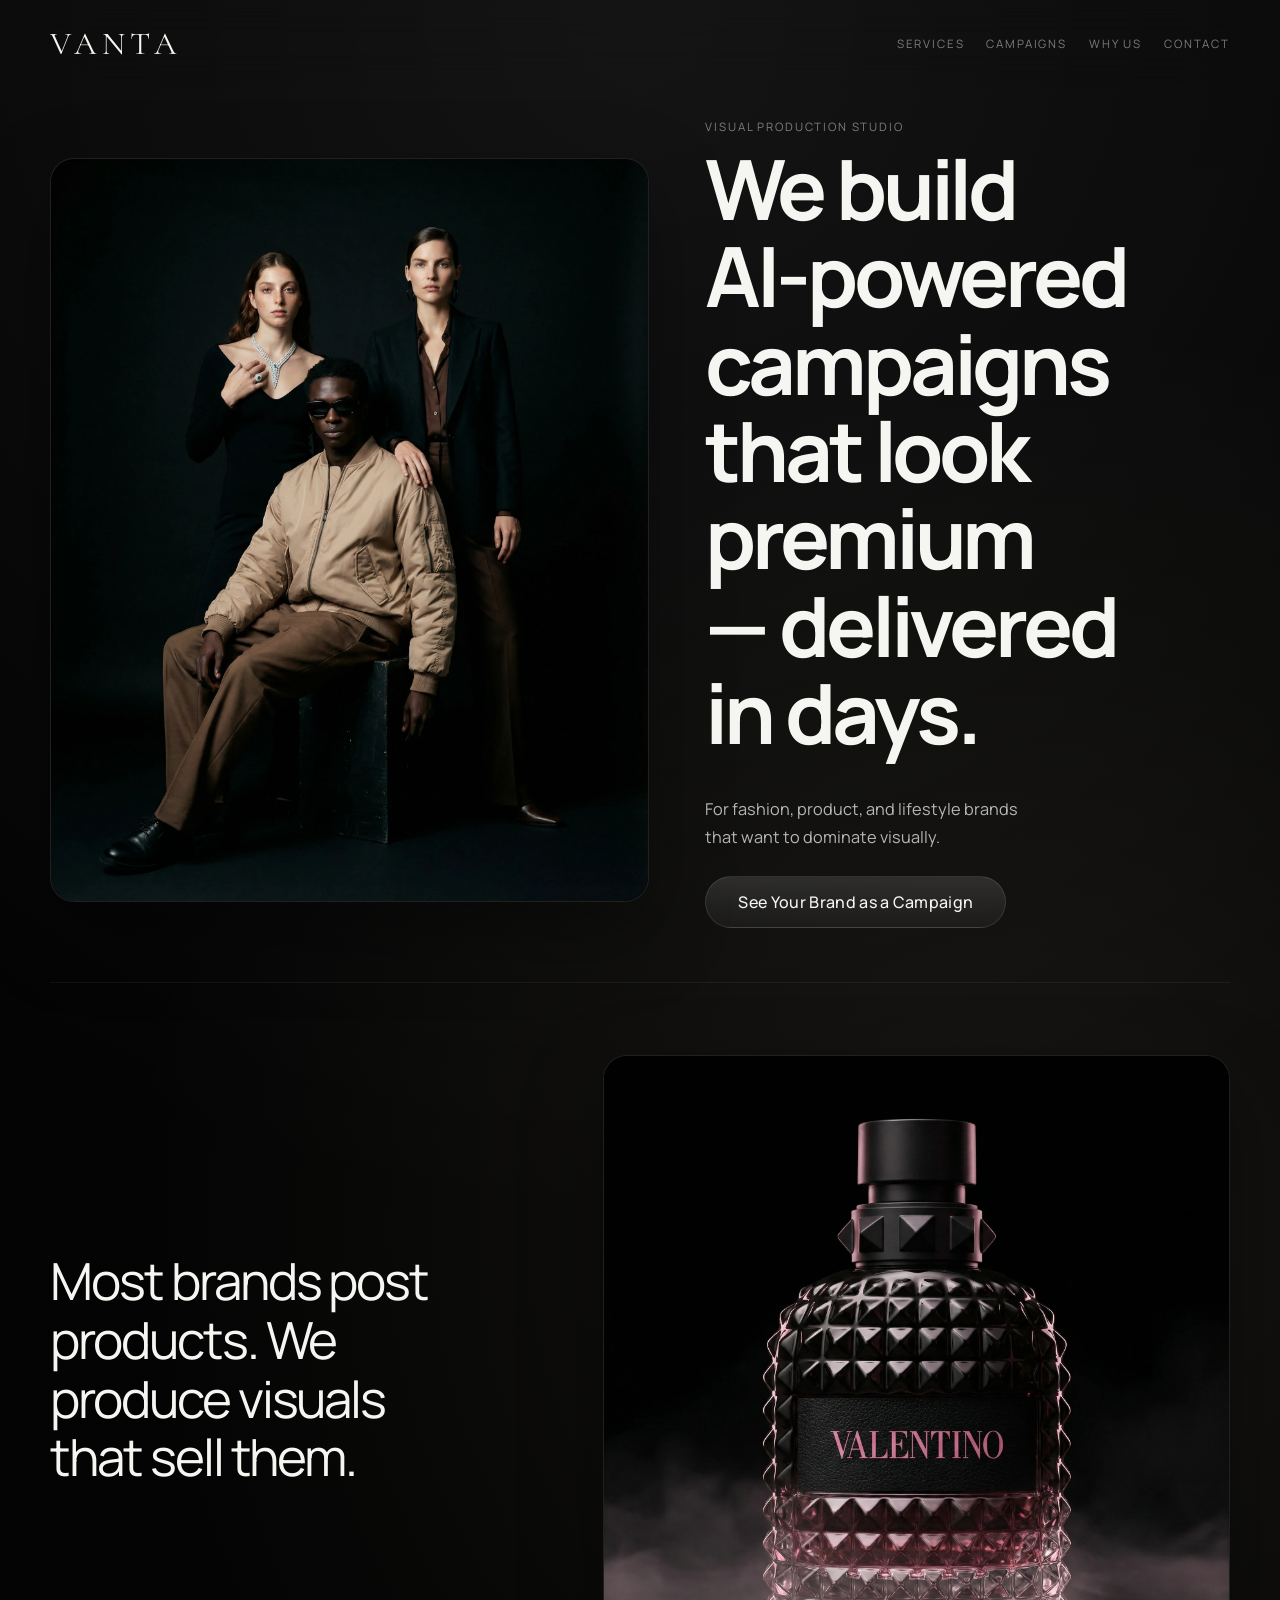
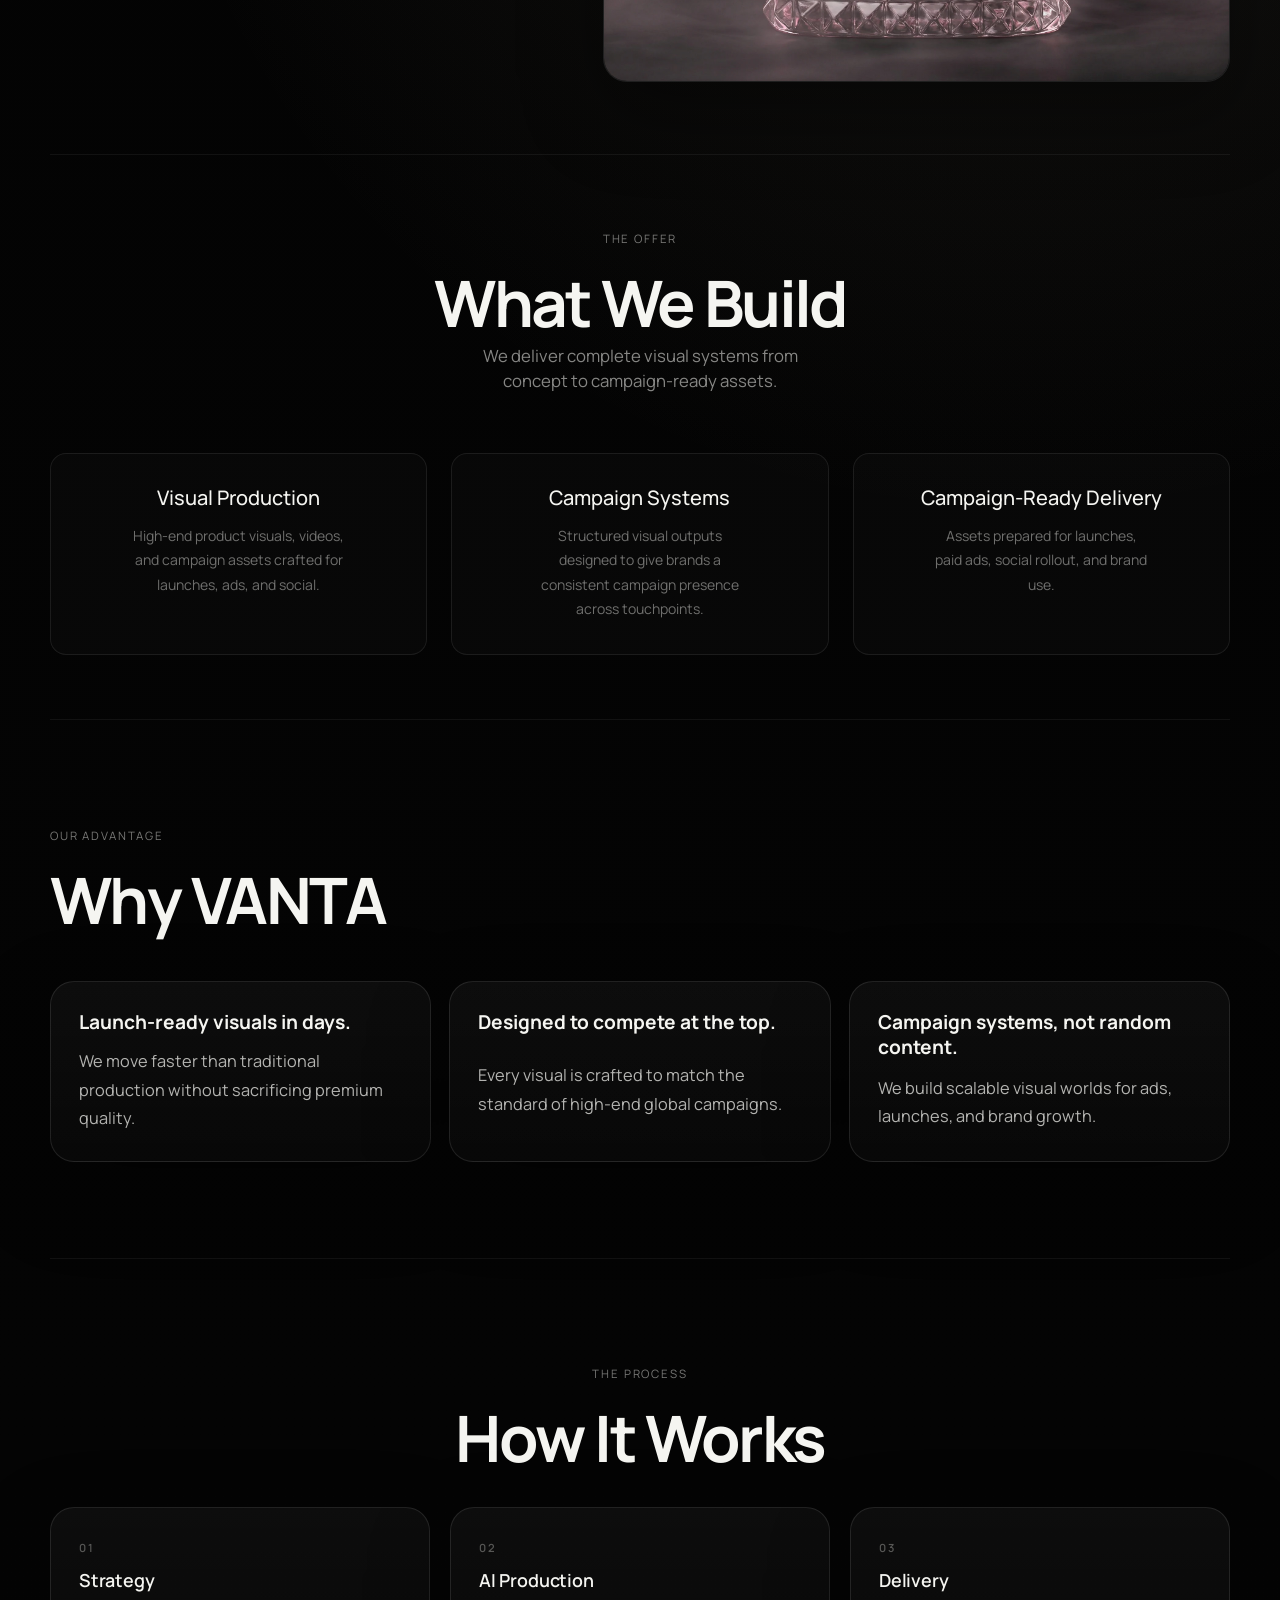
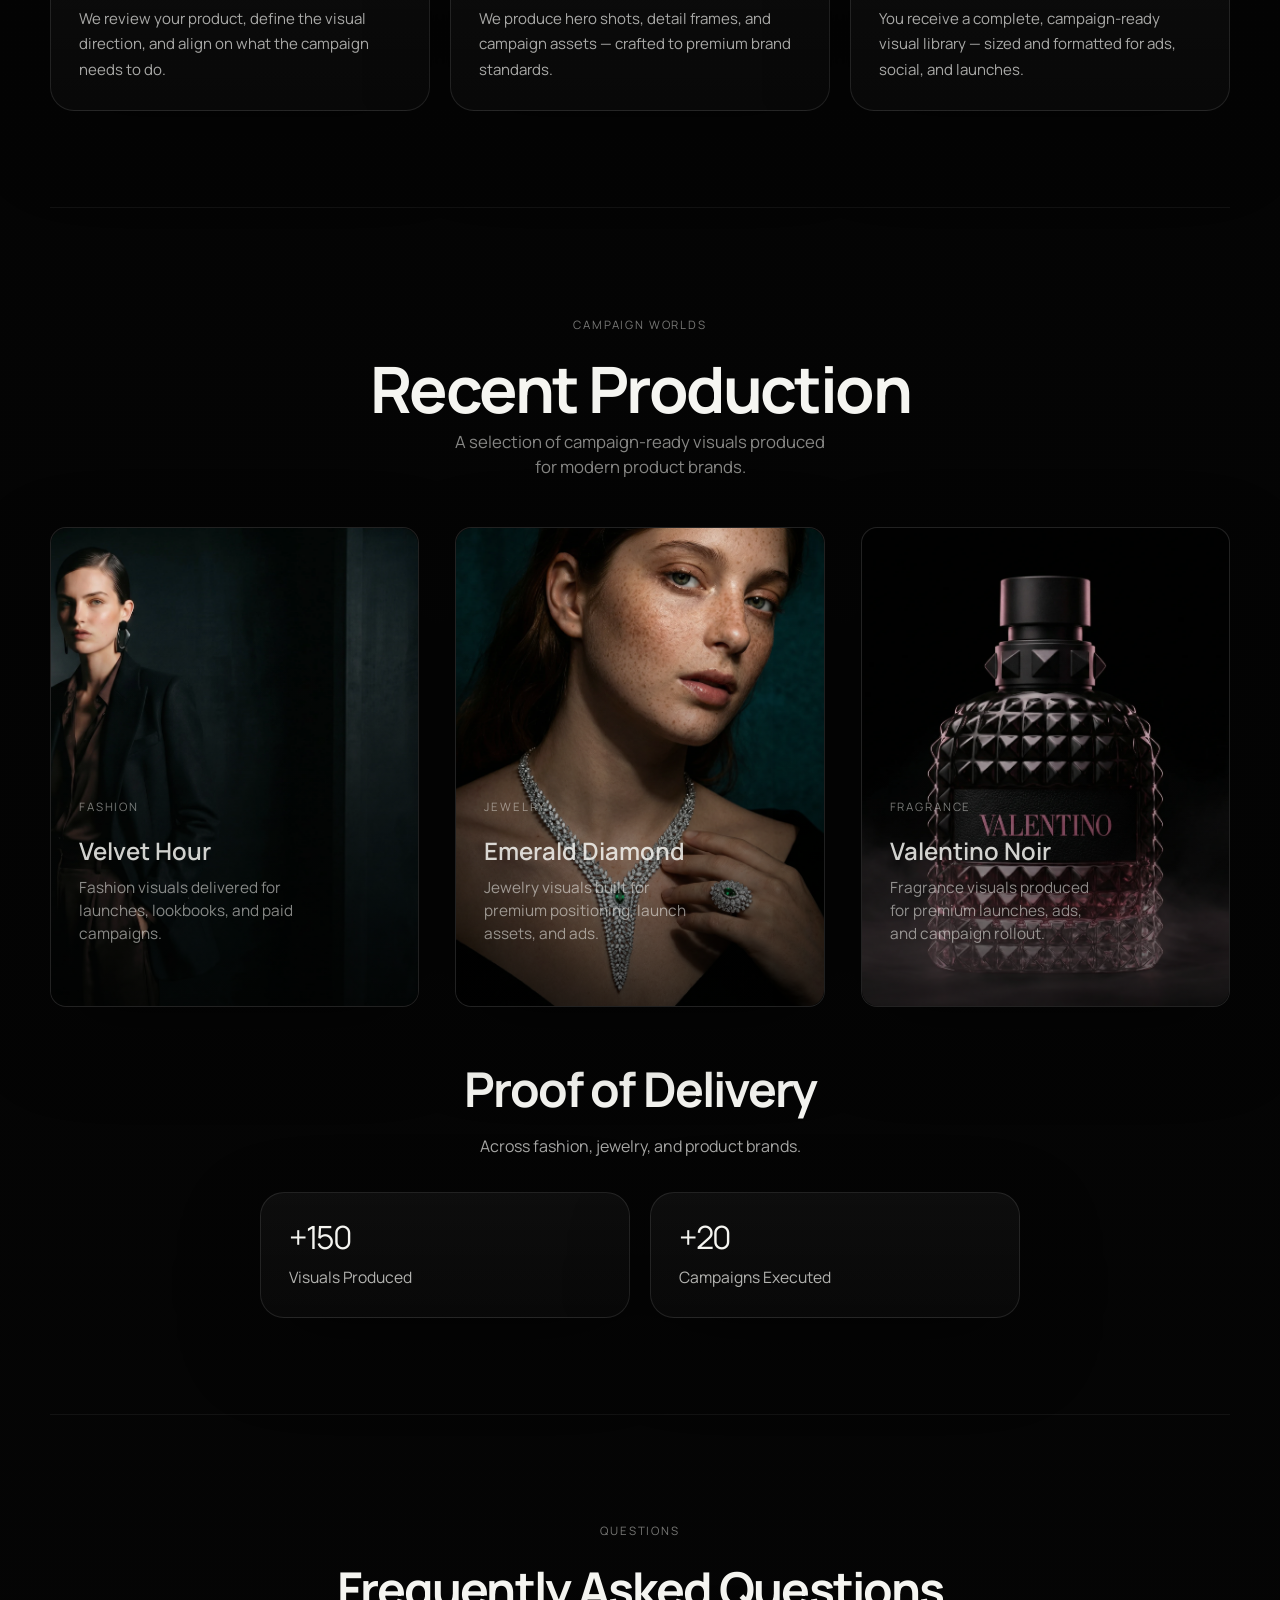
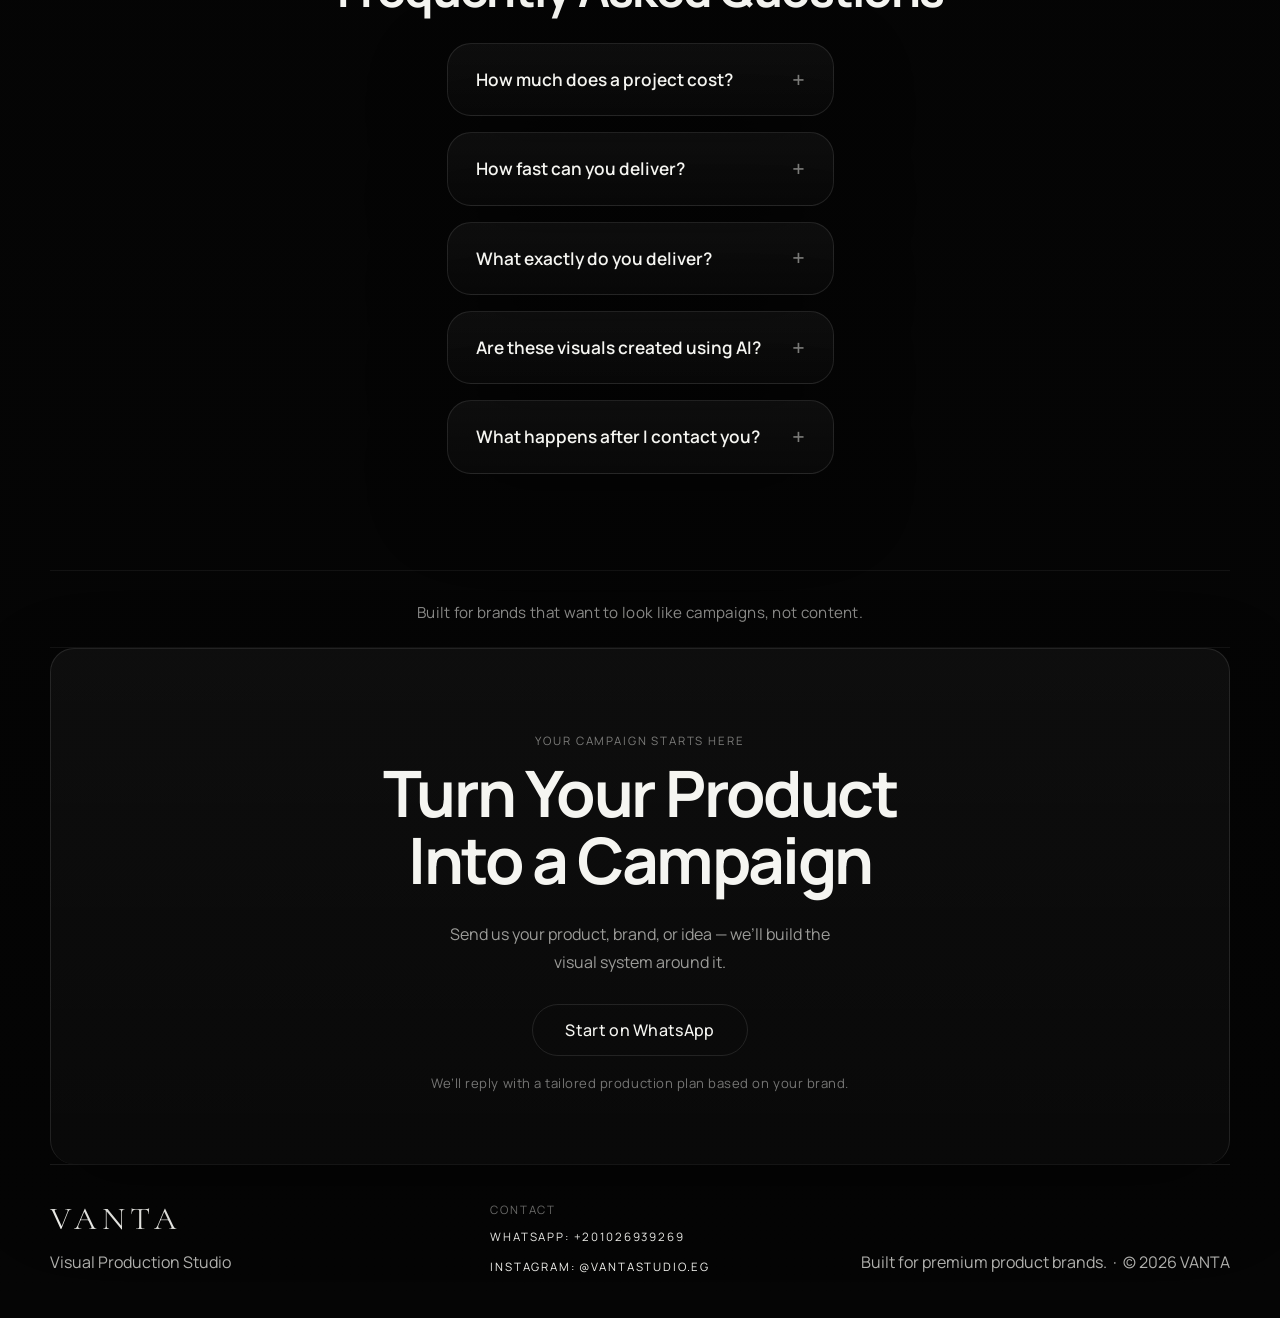
==== index.html @ dc100b07 "feat: implement session-managed ultra-premium cinematic intro overlay dynamically synced to hero str" ====
<!DOCTYPE html>
<html lang="en">
  <head>
    <meta charset="UTF-8" />
    <meta name="viewport" content="width=device-width, initial-scale=1.0" />
    <title>VANTA | Visual Production Studio</title>
    <meta
      name="description"
      content="VANTA produces premium, campaign-ready visuals for product brands that need speed, quality, and delivery."
    />
    <script>
      document.documentElement.classList.add("js");
      try {
        if (sessionStorage.getItem("vantaIntroPlayed")) {
          document.documentElement.classList.add("intro-skipped");
          document.documentElement.classList.add("intro-finished");
        }
      } catch (e) {}
    </script>
    <link rel="preconnect" href="https://fonts.googleapis.com" />
    <link rel="preconnect" href="https://fonts.gstatic.com" crossorigin />
    <link
      href="https://fonts.googleapis.com/css2?family=Manrope:wght@400;500;600;700;800&family=Cormorant+Garamond:wght@500;600&display=swap"
      rel="stylesheet"
    />
    <link rel="stylesheet" href="style.css" />
    <style>
      .hero {
        min-height: auto;
        margin-top: 0;
        padding-top: 20px;
        padding-bottom: 28px;
        align-items: center;
      }

      .hero-copy {
        display: grid;
        align-content: center;
        justify-items: start;
        min-width: 0;
        padding-bottom: 18px;
      }

      .hero-support {
        margin: 0 0 24px;
        max-width: 32ch;
        color: rgba(245, 245, 241, 0.72);
        line-height: 1.75;
        font-size: 1.02rem;
      }

      .hero-actions {
        margin-bottom: 8px;
      }

      .statement {
        display: grid;
        grid-template-columns: minmax(0, 0.9fr) minmax(0, 1.1fr);
        gap: 40px;
        align-items: center;
        padding-top: 72px;
        padding-bottom: 72px;
      }

      .statement-copy {
        max-width: 26rem;
      }

      .statement-media {
        min-width: 0;
      }

      .statement-video-frame {
        overflow: hidden;
        border: 1px solid rgba(255, 255, 255, 0.1);
        border-radius: 24px;
        background: #070707;
        box-shadow: 0 30px 80px rgba(0, 0, 0, 0.35);
      }

      .statement-video {
        display: block;
        width: 100%;
        aspect-ratio: 1 / 1;
        object-fit: cover;
        background: #070707;
      }

      .campaign-trust-signal {
        margin: 56px auto 0;
        display: grid;
        gap: 18px;
        justify-items: center;
        text-align: center;
      }

      .campaign-trust-title {
        margin: 0;
        font-size: clamp(2rem, 4vw, 3rem);
        line-height: 1.08;
        letter-spacing: -0.04em;
        color: #f5f5f1;
      }

      .campaign-trust-subtitle {
        margin: 0;
        max-width: 34ch;
        color: rgba(245, 245, 241, 0.68);
        font-size: 1rem;
        line-height: 1.7;
      }

      .campaign-trust-points {
        display: grid;
        grid-template-columns: repeat(2, minmax(0, 1fr));
        gap: 20px;
        width: 100%;
        max-width: 760px;
        margin: 14px 0 0;
        padding: 0;
        list-style: none;
      }

      .campaign-trust-points li {
        display: grid;
        gap: 12px;
        align-content: start;
        text-align: left;
        padding: 28px;
        border: 1px solid rgba(255, 255, 255, 0.1);
        border-radius: 24px;
        background: linear-gradient(180deg, rgba(255, 255, 255, 0.04), rgba(255, 255, 255, 0.02));
        box-shadow: 0 30px 80px rgba(0, 0, 0, 0.35);
        transition:
          transform 260ms cubic-bezier(0.22, 1, 0.36, 1),
          color 260ms ease,
          text-shadow 260ms ease,
          box-shadow 260ms ease,
          border-color 260ms ease,
          background 260ms ease;
      }

      .campaign-trust-points li:hover,
      .campaign-trust-points li:focus-visible {
        transform: translateY(-5px) scale(1.012);
        border-color: rgba(255, 255, 255, 0.16);
        box-shadow:
          0 20px 44px rgba(0, 0, 0, 0.34),
          0 0 0 1px rgba(255, 255, 255, 0.04),
          0 0 34px rgba(214, 209, 196, 0.05);
        background: linear-gradient(180deg, rgba(20, 20, 20, 0.96), rgba(255, 255, 255, 0.03));
      }

      .campaign-trust-value {
        margin: 0;
        font-size: 2rem;
        line-height: 1;
        letter-spacing: -0.04em;
        color: #f5f5f1;
      }

      .campaign-trust-copy {
        margin: 0;
        color: rgba(245, 245, 241, 0.72);
        font-size: 0.98rem;
        line-height: 1.55;
      }

      .faq-section {
        display: grid;
        gap: 28px;
      }

      .faq-heading {
        display: grid;
        gap: 14px;
        justify-items: center;
        text-align: center;
      }

      .faq-title {
        margin: 0;
        font-size: clamp(2rem, 4vw, 3rem);
        line-height: 1.08;
        letter-spacing: -0.04em;
        color: #f5f5f1;
      }

      .faq-list {
        display: grid;
        gap: 16px;
        max-width: 860px;
        margin: 0 auto;
      }

      .faq-item {
        border: 1px solid rgba(255, 255, 255, 0.1);
        border-radius: 24px;
        background: linear-gradient(180deg, rgba(255, 255, 255, 0.04), rgba(255, 255, 255, 0.02));
        box-shadow: 0 30px 80px rgba(0, 0, 0, 0.35);
        overflow: hidden;
        transition:
          transform 260ms cubic-bezier(0.22, 1, 0.36, 1),
          box-shadow 260ms ease,
          border-color 260ms ease,
          background 260ms ease;
      }

      .faq-item:hover,
      .faq-item:focus-within {
        transform: translateY(-4px) scale(1.008);
        border-color: rgba(255, 255, 255, 0.16);
        box-shadow:
          0 20px 44px rgba(0, 0, 0, 0.34),
          0 0 0 1px rgba(255, 255, 255, 0.04),
          0 0 34px rgba(214, 209, 196, 0.05);
        background: linear-gradient(180deg, rgba(20, 20, 20, 0.96), rgba(255, 255, 255, 0.03));
      }

      .faq-question {
        position: relative;
        list-style: none;
        cursor: pointer;
        padding: 24px 72px 24px 28px;
        color: #f5f5f1;
        font-size: 1.08rem;
        font-weight: 600;
        line-height: 1.35;
      }

      .faq-question::-webkit-details-marker {
        display: none;
      }

      .faq-question::after {
        content: "+";
        position: absolute;
        top: 50%;
        right: 28px;
        transform: translateY(-50%);
        color: rgba(245, 245, 241, 0.48);
        font-size: 1.4rem;
        font-weight: 500;
        transition: transform 220ms ease, color 220ms ease;
      }

      .faq-item[open] .faq-question::after {
        transform: translateY(-50%) rotate(45deg);
        color: rgba(245, 245, 241, 0.82);
      }

      .faq-answer {
        display: grid;
        gap: 12px;
        padding: 0 28px 24px;
      }

      .faq-answer p {
        margin: 0;
        color: rgba(245, 245, 241, 0.72);
        font-size: 0.98rem;
        line-height: 1.75;
      }

      .faq-hook-section {
        padding-top: 28px;
        padding-bottom: 20px;
        text-align: center;
      }

      .faq-hook {
        margin: 0 auto;
        max-width: 22ch;
        color: #f5f5f1;
        font-size: clamp(1.45rem, 3vw, 2.2rem);
        line-height: 1.2;
        letter-spacing: -0.03em;
      }

      .how-it-works-grid {
            display: grid;
            grid-template-columns: repeat(3, minmax(0, 1fr));
            gap: 20px;
            counter-reset: step;
          }

          .how-it-works-step {
            position: relative;
            padding: 32px 28px 28px;
            border: 1px solid rgba(255, 255, 255, 0.1);
            border-radius: 24px;
            background: linear-gradient(180deg, rgba(255, 255, 255, 0.04), rgba(255, 255, 255, 0.02));
            box-shadow: 0 30px 80px rgba(0, 0, 0, 0.35);
            display: grid;
            gap: 14px;
            align-content: start;
            transition:
              transform 260ms cubic-bezier(0.22, 1, 0.36, 1),
              box-shadow 260ms ease,
              border-color 260ms ease,
              background 260ms ease;
            counter-increment: step;
          }

          .how-it-works-step::before {
            content: "0" counter(step);
            font-size: 0.7rem;
            letter-spacing: 0.18em;
            color: rgba(245, 245, 241, 0.32);
            font-weight: 600;
          }

          .how-it-works-step:hover {
            transform: translateY(-5px) scale(1.012);
            border-color: rgba(255, 255, 255, 0.16);
            box-shadow:
              0 20px 44px rgba(0, 0, 0, 0.34),
              0 0 0 1px rgba(255, 255, 255, 0.04),
              0 0 34px rgba(214, 209, 196, 0.05);
            background: linear-gradient(180deg, rgba(20, 20, 20, 0.96), rgba(255, 255, 255, 0.03));
          }

          .how-it-works-step h3 {
            margin: 0;
            font-size: 1.12rem;
            font-weight: 600;
            color: #f5f5f1;
            line-height: 1.25;
            letter-spacing: -0.01em;
          }

          .how-it-works-step p {
            margin: 0;
            font-size: 0.94rem;
            color: rgba(245, 245, 241, 0.68);
            line-height: 1.7;
        }

      .what-we-build {
        margin-top: 0;
        margin-bottom: 0;
      }

      .what-we-build::before {
        display: none;
      }

      @media (max-width: 960px) {
        .hero {
          padding-bottom: 22px;
        }

        .hero-copy {
          padding-bottom: 0;
        }

        .statement {
          grid-template-columns: 1fr;
          gap: 28px;
          padding-top: 56px;
          padding-bottom: 56px;
        }

        .statement-copy {
          max-width: none;
        }

        .campaign-trust-points {
          grid-template-columns: 1fr;
          gap: 16px;
        }

        .faq-question {
          padding: 22px 62px 22px 22px;
          font-size: 1rem;
        }

        .faq-question::after {
          right: 22px;
        }

        .faq-answer {
          padding: 0 22px 22px;
        }

        .how-it-works-grid {
          grid-template-columns: 1fr;
          gap: 14px;
        }

        .faq-hook-section {
          padding-top: 20px;
          padding-bottom: 12px;
        }
      }
    </style>
  </head>
  <body>
    <div id="vanta-intro" class="vanta-intro">
      <div class="vanta-intro-text">VANTA</div>
    </div>
    
    <div class="site-shell">
      <header class="topbar">
        <a class="brand" href="#hero" aria-label="VANTA home">VANTA</a>
        <nav class="nav">
          <a href="#build">Services</a>
          <a href="#campaigns">Campaigns</a>
          <a href="#why">Why Us</a>
          <a href="#contact">Contact</a>
        </nav>
      </header>

      <main>
        <section class="hero section" id="hero">
          <div class="hero-media hero-mark-panel">
            <img
              src="/images/branding/vanta-hero-vertical.webp"
              alt="VANTA hero campaign visual"
              class="hero-mark-image"
              fetchpriority="high"
              decoding="async"
            />
          </div>
          <div class="hero-copy">
            <p class="eyebrow">Visual Production Studio</p>
            <h1>We build <span class="nowrap">AI-powered</span><br>campaigns that look premium<br>&mdash; delivered in days.</h1>
            <p class="hero-support">
              For fashion, product, and lifestyle brands that want to dominate visually.
            </p>
            <div class="hero-actions">
              <a
                class="button"
                href="https://wa.me/201026939269?text=Hi%2C%20I%20want%20to%20see%20how%20my%20brand%20would%20look%20as%20a%20high-end%20AI%20campaign."
                target="_blank"
                rel="noreferrer"
              >
                See Your Brand as a Campaign
              </a>
            </div>
          </div>
        </section>

        <section class="statement section reveal">
          <div class="statement-copy">
            <p>Most brands post products. We produce visuals that sell them.</p>
          </div>
          <div class="statement-media">
            <div class="statement-video-frame">
              <video
                class="statement-video"
                autoplay
                muted
                loop
                playsinline
                preload="metadata"
                poster="/images/perfume/perfume-hero.webp"
              >
                <source src="/assets/videos/statement-signature-video.mp4" type="video/mp4" />
              </video>
            </div>
          </div>
        </section>

        <section class="section reveal what-we-build what-we-do-section" id="build" aria-label="What We Build">
          <div class="section-heading what-we-build-heading what-we-do-heading">
            <p class="eyebrow">The Offer</p>
            <h2>What We Build</h2>
            <p class="section-subtitle">
              We deliver complete visual systems
              from concept to campaign-ready assets.
            </p>
          </div>
          <div class="what-we-build-grid">
            <article class="info-card what-we-build-card what-we-do-card">
              <h3>Visual Production</h3>
              <p>
                High-end product visuals, videos, and campaign assets crafted for
                launches, ads, and social.
              </p>
            </article>
            <article class="info-card what-we-build-card what-we-do-card">
              <h3>Campaign Systems</h3>
              <p>
                Structured visual outputs designed to give brands a consistent
                campaign presence across touchpoints.
              </p>
            </article>
            <article class="info-card what-we-build-card what-we-do-card">
              <h3>Campaign-Ready Delivery</h3>
              <p>
                Assets prepared for launches, paid ads, social rollout, and
                brand use.
              </p>
            </article>
          </div>
        </section>

        <section class="section reveal" id="why">
          <div class="section-heading">
            <p class="eyebrow">Our Advantage</p>
            <h2>Why VANTA</h2>
          </div>
          <div class="why-grid">
            <article class="why-card">
              <h3>Launch-ready visuals in days.</h3>
              <p>We move faster than traditional production without sacrificing premium quality.</p>
            </article>
            <article class="why-card">
              <h3>Designed to compete at the top.</h3>
              <p>Every visual is crafted to match the standard of high-end global campaigns.</p>
            </article>
            <article class="why-card">
              <h3>Campaign systems, not random content.</h3>
              <p>We build scalable visual worlds for ads, launches, and brand growth.</p>
            </article>
          </div>
        </section>

        <section class="section reveal" id="process" aria-label="How It Works">
          <div class="section-heading" style="justify-items:center;text-align:center;margin-bottom:36px;">
            <p class="eyebrow">The Process</p>
            <h2>How It Works</h2>
          </div>
          <div class="how-it-works-grid">
            <div class="how-it-works-step">
              <h3>Strategy</h3>
              <p>We review your product, define the visual direction, and align on what the campaign needs to do.</p>
            </div>
            <div class="how-it-works-step">
              <h3>AI Production</h3>
              <p>We produce hero shots, detail frames, and campaign assets — crafted to premium brand standards.</p>
            </div>
            <div class="how-it-works-step">
              <h3>Delivery</h3>
              <p>You receive a complete, campaign-ready visual library — sized and formatted for ads, social, and launches.</p>
            </div>
          </div>
        </section>

        <section class="section reveal campaign-worlds-section" id="campaigns" aria-label="Campaign Worlds">
          <div class="section-heading campaign-worlds-heading">
            <p class="eyebrow">Campaign Worlds</p>
            <h2>Recent Production</h2>
            <p class="section-subtitle">
              A selection of campaign-ready visuals produced for modern product brands.
            </p>
          </div>
          <div class="campaign-grid campaign-worlds-grid">
            <a href="campaign-velvet.html" class="campaign-card campaign-world-card" aria-label="View Velvet Hour campaign">
              <img
                src="/images/offcenter-hero.webp"
                alt="Velvet Hour fashion campaign"
                loading="lazy"
                decoding="async"
              />
              <div class="campaign-overlay">
                <p class="campaign-tag">Fashion</p>
                <h3>Velvet Hour</h3>
                <p class="campaign-world-copy">Fashion visuals delivered for launches, lookbooks, and paid campaigns.</p>
                <p class="campaign-link">View Campaign &rarr;</p>
              </div>
            </a>
            <a href="campaign-emerald.html" class="campaign-card campaign-world-card" aria-label="View Emerald Diamond campaign">
              <img
                src="/images/jewelry/jewelry-hero.webp"
                alt="Emerald Diamond jewelry campaign"
                loading="lazy"
                decoding="async"
              />
              <div class="campaign-overlay">
                <p class="campaign-tag">Jewelry</p>
                <h3>Emerald Diamond</h3>
                <p class="campaign-world-copy">Jewelry visuals built for premium positioning, launch assets, and ads.</p>
                <p class="campaign-link">View Campaign &rarr;</p>
              </div>
            </a>
            <a href="campaign-valentino.html" class="campaign-card campaign-world-card" aria-label="View Valentino Noir campaign">
              <img
                src="/images/perfume/perfume-hero.webp"
                alt="Valentino Noir perfume campaign"
                loading="lazy"
                decoding="async"
              />
              <div class="campaign-overlay">
                <p class="campaign-tag">Fragrance</p>
                <h3>Valentino Noir</h3>
                <p class="campaign-world-copy">Fragrance visuals produced for premium launches, ads, and campaign rollout.</p>
                <p class="campaign-link">View Campaign &rarr;</p>
              </div>
            </a>
          </div>
          <div class="campaign-trust-signal" aria-label="Production trust signals">
            <h3 class="campaign-trust-title">Proof of Delivery</h3>
            <p class="campaign-trust-subtitle">
              Across fashion, jewelry, and product brands.
            </p>
            <ul class="campaign-trust-points">
              <li>
                <p class="campaign-trust-value">+150</p>
                <p class="campaign-trust-copy">Visuals Produced</p>
              </li>
              <li>
                <p class="campaign-trust-value">+20</p>
                <p class="campaign-trust-copy">Campaigns Executed</p>
              </li>
            </ul>
          </div>
        </section>

        <section class="section faq-section reveal" aria-label="Frequently Asked Questions">
          <div class="faq-heading">
            <p class="eyebrow">Questions</p>
            <h2 class="faq-title">Frequently Asked Questions</h2>
          </div>
          <div class="faq-list">
            <details class="faq-item">
              <summary class="faq-question">How much does a project cost?</summary>
              <div class="faq-answer">
                <p>Projects typically start from 15,000 EGP, depending on the scope, number of assets, and campaign requirements.</p>
                <p>We&rsquo;ll send a clear production plan and pricing after understanding your product.</p>
              </div>
            </details>
            <details class="faq-item">
              <summary class="faq-question">How fast can you deliver?</summary>
              <div class="faq-answer">
                <p>Most projects are delivered within a few days.</p>
                <p>Exact timelines depend on the scope, but we prioritize speed without compromising quality.</p>
              </div>
            </details>
            <details class="faq-item">
              <summary class="faq-question">What exactly do you deliver?</summary>
              <div class="faq-answer">
                <p>We deliver campaign-ready visuals &mdash; including hero shots, product details, and formats optimized for ads and social.</p>
                <p>Everything is structured to be used directly across your campaigns.</p>
              </div>
            </details>
            <details class="faq-item">
              <summary class="faq-question">Are these visuals created using AI?</summary>
              <div class="faq-answer">
                <p>We use advanced AI-assisted production combined with art direction to create high-end visuals.</p>
                <p>What matters is the result &mdash; premium visuals ready to perform in real campaigns.</p>
              </div>
            </details>
            <details class="faq-item">
              <summary class="faq-question">What happens after I contact you?</summary>
              <div class="faq-answer">
                <p>We&rsquo;ll review your product, define the visual direction, and send you a production plan with pricing.</p>
                <p>Once approved, we start production immediately.</p>
              </div>
            </details>
          </div>
        </section>

        <section class="faq-hook-section reveal" aria-label="Conversion hook" style="padding-top:32px;padding-bottom:24px;">
          <p style="margin:0 auto;text-align:center;font-size:0.95rem;color:rgba(245,245,241,0.56);letter-spacing:0.02em;">
            Built for brands that want to look like campaigns, not content.
          </p>
        </section>

        <section class="section cta-section reveal" id="contact">
          <p class="eyebrow">Your campaign starts here</p>
          <h2><span class="nowrap">Turn Your Product</span><br>Into a Campaign</h2>
          <p style="margin:0 auto 28px;max-width:38ch;font-size:1rem;color:rgba(245,245,241,0.62);line-height:1.7;text-align:center;">Send us your product, brand, or idea &mdash; we&rsquo;ll build the visual system around it.</p>
          <a class="button button-secondary" href="https://wa.me/201026939269" target="_blank" rel="noreferrer">
            Start on WhatsApp
          </a>
          <p style="margin:18px auto 0;font-size:0.82rem;color:rgba(245,245,241,0.46);letter-spacing:0.04em;">We&rsquo;ll reply with a tailored production plan based on your brand.</p>
        </section>
      </main>

      <footer class="footer">
        <div class="footer-brand">
          <p class="footer-name">VANTA</p>
          <p class="footer-studio">Visual Production Studio</p>
        </div>
        <div class="footer-contact">
          <p class="footer-label">Contact</p>
          <a href="https://wa.me/201026939269" target="_blank" rel="noreferrer">WhatsApp: +201026939269</a>
          <a href="https://instagram.com/vantastudio.eg" target="_blank" rel="noreferrer">Instagram: @vantastudio.eg</a>
        </div>
        <p class="footer-note">Built for premium product brands. &nbsp;&middot;&nbsp; &copy; 2026 VANTA</p>
      </footer>
    </div>

    <script src="script.js"></script>
  </body>
</html>
---- style.css ----
:root {
  --bg: #050505;
  --bg-soft: #0d0d0d;
  --panel: rgba(255, 255, 255, 0.04);
  --panel-strong: rgba(255, 255, 255, 0.07);
  --line: rgba(255, 255, 255, 0.1);
  --text: #f5f5f1;
  --muted: rgba(245, 245, 241, 0.72);
  --muted-soft: rgba(245, 245, 241, 0.48);
  --accent: #d6d1c4;
  --shadow: 0 30px 80px rgba(0, 0, 0, 0.35);
  --radius: 28px;
  --media-radius: 24px;
  --max-width: 1180px;
  --section-padding: 96px;
  --section-tight-padding: 64px;
  --section-gap: 16px;
  --body-line-height: 1.75;
  --heading-line-height: 1.04;
  --section-title-size: clamp(2.25rem, 5vw, 4rem);
  --body-size: 1.02rem;
}

* {
  box-sizing: border-box;
}

html {
  scroll-behavior: smooth;
}

body {
  margin: 0;
  position: relative;
  overflow-x: hidden;
  background:
    radial-gradient(circle at top, rgba(255, 255, 255, 0.07), transparent 20%),
    radial-gradient(circle at 80% 20%, rgba(187, 176, 151, 0.1), transparent 18%),
    linear-gradient(180deg, #030303 0%, #050505 100%);
  color: var(--text);
  font-family: "Manrope", sans-serif;
}

body::before {
  content: "";
  position: fixed;
  inset: 0;
  z-index: 0;
  pointer-events: none;
  background-image: linear-gradient(rgba(255, 255, 255, 0.02) 1px, transparent 1px),
    linear-gradient(90deg, rgba(255, 255, 255, 0.02) 1px, transparent 1px);
  background-size: 120px 120px;
  mask-image: radial-gradient(circle at center, black 35%, transparent 85%);
  opacity: 0.25;
}

a {
  color: inherit;
  text-decoration: none;
}

.site-shell {
  position: relative;
  z-index: 1;
  isolation: isolate;
  width: min(calc(100% - 40px), var(--max-width));
  margin: 0 auto;
}

.topbar {
  position: sticky;
  top: 0;
  z-index: 20;
  display: flex;
  align-items: center;
  justify-content: space-between;
  gap: 24px;
  padding: 24px 0;
  backdrop-filter: blur(18px);
}

.brand {
  font-family: "Cormorant Garamond", serif;
  font-size: 2rem;
  letter-spacing: 0.18em;
}

.nav {
  display: flex;
  flex-wrap: wrap;
  gap: 22px;
}

.nav a,
.footer a,
.eyebrow,
.campaign-tag {
  color: var(--muted-soft);
  letter-spacing: 0.16em;
  text-transform: uppercase;
  font-size: 0.72rem;
}

.section,
.faq-hook-section {
  padding: var(--section-padding) 0;
  border-bottom: 1px solid rgba(255, 255, 255, 0.06);
}

.hero {
  min-height: calc(100vh - 96px);
  position: relative;
  isolation: isolate;
  display: grid;
  grid-template-columns: minmax(0, 1.12fr) minmax(320px, 0.98fr);
  gap: 56px;
  align-items: center;
  padding-bottom: 8px;
}

.hero-media {
  position: relative;
  border-radius: var(--media-radius);
  overflow: hidden;
  border: 1px solid var(--line);
  background: var(--bg-soft);
  box-shadow: var(--shadow);
}

.hero-media::before {
  content: "";
  position: absolute;
  inset: -28px;
  z-index: -1;
  pointer-events: none;
  border-radius: 44px;
  background:
    radial-gradient(circle at 28% 34%, rgba(255, 255, 255, 0.12), transparent 34%),
    radial-gradient(circle at 72% 68%, rgba(214, 209, 196, 0.1), transparent 38%);
  filter: blur(26px);
  opacity: 0.8;
}

.hero-media:not(.hero-mark-panel) img {
  display: block;
  width: 100%;
  height: 100%;
  min-height: 700px;
  object-fit: cover;
  border-radius: inherit;
}

.hero-mark-panel {
  min-height: 700px;
  padding: 0;
  background: #070707;
}

.hero-mark-panel .hero-mark-image {
  display: block;
  width: 100%;
  height: 100%;
  min-height: 700px;
  object-fit: cover;
  object-position: center;
  transform: none;
  border-radius: inherit;
}

.hero-copy h1,
.section-heading h2,
.cta-section h2 {
  margin: 0;
  font-weight: 700;
  line-height: var(--heading-line-height);
  letter-spacing: -0.05em;
}

.hero-copy h1 {
  max-width: 480px;
  font-size: clamp(2.6rem, 6.5vw, 5.2rem);
  line-height: 1.05;
  letter-spacing: -0.05em;
  margin-bottom: 38px;
}

.nowrap {
  white-space: nowrap;
}

.hero-actions {
  display: inline-flex;
  flex-direction: column;
  align-items: flex-start;
  gap: 12px;
}

/* Premium Hero UI Animations */
@keyframes heroTextReveal {
  0% {
    opacity: 0;
    transform: translateY(24px);
  }
  100% {
    opacity: 1;
    transform: translateY(0);
  }
}

@keyframes heroImageReveal {
  0% {
    opacity: 0;
    transform: scale(1.03);
  }
  100% {
    opacity: 1;
    transform: scale(1);
  }
}

/* Pause animations if introduction sequence is actively blocking viewport */
html:not(.intro-finished):not(.intro-skipped) .hero-copy > *,
html:not(.intro-finished):not(.intro-skipped) .hero-mark-image {
  animation-play-state: paused !important;
}

.hero-copy > * {
  animation: heroTextReveal 600ms cubic-bezier(0.2, 0.8, 0.2, 1) both;
}

.hero-copy .eyebrow {
  animation-delay: 50ms;
}

.hero-copy h1 {
  animation-delay: 150ms;
}

.hero-copy .hero-support {
  animation-delay: 250ms;
}

.hero-copy .hero-actions {
  animation-delay: 350ms;
}

.hero-mark-image {
  animation: heroImageReveal 950ms cubic-bezier(0.2, 0.8, 0.2, 1) both;
}

.button {
  display: inline-flex;
  align-items: center;
  justify-content: center;
  min-height: 52px;
  padding: 0 32px;
  border: 1px solid var(--line);
  border-radius: 999px;
  background: linear-gradient(180deg, rgba(255, 255, 255, 0.12), rgba(255, 255, 255, 0.04));
  color: var(--text);
  font-weight: 500;
  letter-spacing: 0.02em;
  transition: transform 220ms ease, border-color 220ms ease, background 220ms ease;
}

.button:hover,
.button:focus-visible {
  transform: translateY(-2px);
  border-color: rgba(255, 255, 255, 0.24);
  background: linear-gradient(180deg, rgba(255, 255, 255, 0.16), rgba(255, 255, 255, 0.06));
}

.button-secondary {
  background: transparent;
}

.info-card p,
.statement p,
.why-card p {
  color: var(--muted);
  line-height: var(--body-line-height);
}

.statement {
  /* unified section dividers handled globally */
}

.statement p {
  max-width: 17ch;
  margin: 0;
  font-size: clamp(1.9rem, 4vw, 3.2rem);
  line-height: 1.15;
  letter-spacing: -0.04em;
  color: var(--text);
}

.section-heading {
  display: grid;
  gap: 8px;
  margin-bottom: 48px;
}

.section-heading h2,
.cta-section h2 {
  max-width: 14ch;
  font-size: clamp(2.4rem, 5vw, 4rem);
  line-height: 1.05;
  letter-spacing: -0.04em;
  margin-top: 4px;
}

.section-subtitle {
  margin: 0;
  max-width: 38ch;
  color: var(--muted);
  line-height: 1.45;
  font-size: 1.05rem;
  opacity: 0.75;
}

.what-we-build-heading,
.what-we-do-heading,
.campaign-worlds-heading {
  justify-items: center;
  text-align: center;
}

.what-we-build-heading .section-subtitle,
.what-we-do-heading .section-subtitle,
.campaign-worlds-heading .section-subtitle {
  margin: 0 auto;
}

.gallery-section {
  padding-top: 64px;
  padding-bottom: var(--section-tight-padding);
}

.gallery-layout {
  display: grid;
  grid-template-columns: minmax(0, 1.08fr) minmax(0, 0.82fr) minmax(0, 1.1fr);
  grid-template-areas:
    "close-face close-face profile-side"
    "close-face close-face detail-pocket"
    "sitting-pose mid-shot offcenter-hero";
  gap: 16px;
  align-items: start;
  width: calc(100vw - 32px);
  margin-left: calc(50% - 50vw + 16px);
}

.gallery-tile {
  margin: 0;
  overflow: hidden;
  border-radius: var(--media-radius);
  background: var(--bg-soft);
  position: relative;
  box-shadow: 0 18px 42px rgba(0, 0, 0, 0.18);
}

.gallery-tile img {
  display: block;
  width: 100%;
  height: 100%;
  object-fit: cover;
  object-position: center;
  border-radius: inherit;
  transition: transform 420ms cubic-bezier(0.22, 1, 0.36, 1);
}

.gallery-tile:hover img,
.gallery-tile:focus-within img {
  transform: scale(1.035);
}

.gallery-close-face {
  grid-area: close-face;
  min-height: 860px;
}

.gallery-profile-side {
  grid-area: profile-side;
  min-height: 443px;
}

.gallery-detail-pocket {
  grid-area: detail-pocket;
  min-height: 443px;
}

.gallery-sitting-pose {
  grid-area: sitting-pose;
  min-height: 420px;
}

.gallery-mid-shot {
  grid-area: mid-shot;
  min-height: 420px;
}

.gallery-offcenter-hero {
  grid-area: offcenter-hero;
  min-height: 420px;
}

.campaign-preview-section {
  padding-top: 120px;
  padding-bottom: 0;
}

.campaign-preview-stack {
  display: grid;
  gap: 112px;
}

.campaign-preview {
  display: grid;
  grid-template-columns: minmax(280px, 0.92fr) minmax(0, 1.08fr);
  gap: 48px;
  align-items: center;
}

.campaign-preview--media-left {
  grid-template-columns: minmax(0, 1.08fr) minmax(280px, 0.92fr);
}

.campaign-preview-copy {
  display: grid;
  gap: 18px;
  align-content: center;
}

.campaign-preview-copy h2 {
  margin: 0;
  max-width: none;
  font-size: clamp(2.35rem, 4.6vw, 3.6rem);
}

.campaign-preview-subtitle {
  margin: 0;
  max-width: 30ch;
  font-size: 1rem;
  line-height: 1.7;
  color: rgba(245, 245, 241, 0.72);
}

.campaign-preview-button {
  width: fit-content;
  min-height: 48px;
  padding: 0 22px;
  margin-top: 8px;
}

.campaign-preview-media {
  display: grid;
  grid-template-columns: repeat(2, minmax(0, 1fr));
  gap: 20px;
}

.campaign-preview-card {
  margin: 0;
  aspect-ratio: 1 / 1;
  overflow: hidden;
  border-radius: 16px;
  border: 1px solid rgba(255, 255, 255, 0.08);
  background: rgba(255, 255, 255, 0.02);
  box-shadow: 0 18px 42px rgba(0, 0, 0, 0.18);
}

.campaign-preview-card img {
  display: block;
  width: 100%;
  height: 100%;
  object-fit: cover;
  object-position: center;
  border-radius: inherit;
  transition: transform 320ms cubic-bezier(0.22, 1, 0.36, 1);
}

.campaign-preview-card:hover img,
.campaign-preview-card:focus-within img {
  transform: scale(1.03);
}

.campaign-preview-card--velvet-primary img {
  object-position: center 22%;
}

.campaign-preview-card--velvet-secondary img {
  object-position: center 28%;
}

.campaign-preview-card--emerald-primary img {
  object-position: center 24%;
}

.campaign-preview-card--emerald-secondary img {
  object-position: center 42%;
}

.campaign-preview-card--valentino-primary img {
  object-position: center 30%;
}

.campaign-preview-card--valentino-secondary img {
  object-position: center 26%;
}

.campaign-preview--media-left .campaign-preview-copy {
  order: 1;
}

.campaign-preview--media-left .campaign-preview-media {
  order: 0;
}

.manifesto-section {
  padding-top: 108px;
  padding-bottom: 108px;
  text-align: center;
}

.manifesto-section h2 {
  max-width: 12ch;
  margin: 0 auto 24px;
  font-size: clamp(3rem, 6vw, 5.4rem);
  font-weight: 700;
  line-height: 1.06;
  letter-spacing: -0.05em;
}

.manifesto-section p {
  margin: 0 auto;
  max-width: 28ch;
  font-size: clamp(1.1rem, 2vw, 1.45rem);
  line-height: var(--body-line-height);
  color: var(--muted);
}

.js .manifesto-section.reveal {
  transform: translateY(12px);
  transition: opacity 1100ms cubic-bezier(0.22, 1, 0.36, 1),
    transform 1100ms cubic-bezier(0.22, 1, 0.36, 1);
}

.build-grid,
.why-grid {
  display: grid;
  grid-template-columns: repeat(3, minmax(0, 1fr));
  gap: 18px;
}

.info-card,
.why-card,
.campaign-card,
.cta-section {
  border: 1px solid var(--line);
  background: linear-gradient(180deg, var(--panel), rgba(255, 255, 255, 0.02));
  box-shadow: var(--shadow);
}

.info-card,
.why-card,
.campaign-card {
  transition:
    transform 260ms cubic-bezier(0.22, 1, 0.36, 1),
    box-shadow 260ms ease,
    border-color 260ms ease,
    background 260ms ease;
}

.info-card,
.why-card {
  padding: 28px;
  border-radius: var(--media-radius);
}

.info-card h3,
.campaign-card h3 {
  margin: 0 0 12px;
  font-size: 1.2rem;
}

.campaign-grid {
  display: grid;
  grid-template-columns: repeat(3, minmax(0, 1fr));
  gap: 20px;
}

.campaign-worlds-section {
  padding-top: var(--section-padding);
  padding-bottom: var(--section-padding);
}

.campaign-worlds-grid {
  grid-template-columns: repeat(3, 1fr);
  gap: 36px;
}

.campaign-worlds-heading {
  margin-bottom: 48px;
}

.what-we-do-section {
  padding-top: var(--section-tight-padding);
  padding-bottom: var(--section-tight-padding);
}

.what-we-build {
  display: grid;
  gap: 60px;
  margin-top: 160px;
  margin-bottom: 160px;
}



.what-we-build-heading {
  margin-bottom: 0;
}

.what-we-build-heading h2 {
  max-width: none;
  white-space: nowrap;
}

.what-we-do-grid {
  grid-template-columns: repeat(3, minmax(0, 1fr));
  gap: 20px;
  margin-top: 10px;
}

.what-we-build-grid {
  display: grid;
  grid-template-columns: repeat(3, 1fr);
  gap: 24px;
  margin-top: 0;
}

.what-we-do-card {
  text-align: center;
  min-height: 100%;
  transition:
    transform 320ms cubic-bezier(0.22, 1, 0.36, 1),
    border-color 320ms ease,
    box-shadow 320ms ease,
    background 320ms ease;
}

.what-we-build-card {
  background: rgba(255, 255, 255, 0.02);
  border: 1px solid rgba(255, 255, 255, 0.08);
  border-radius: 16px;
  padding: 32px;
  box-shadow: none;
  transition:
    transform 0.3s ease,
    box-shadow 0.3s ease,
    background 0.3s ease,
    border-color 0.3s ease;
}

.js .what-we-do-card {
  opacity: 0;
  transform: translateY(16px);
}

.js .what-we-do-section.is-visible .what-we-do-card {
  animation: service-card-reveal 900ms cubic-bezier(0.22, 1, 0.36, 1) forwards;
}

.js .what-we-do-section.is-visible .what-we-do-card:nth-child(1) {
  animation-delay: 0ms;
}

.js .what-we-do-section.is-visible .what-we-do-card:nth-child(2) {
  animation-delay: 120ms;
}

.js .what-we-do-section.is-visible .what-we-do-card:nth-child(3) {
  animation-delay: 240ms;
}

.what-we-do-card:hover,
.what-we-do-card:focus-within {
  transform: translateY(-5px) scale(1.012);
  border-color: rgba(255, 255, 255, 0.18);
  box-shadow:
    0 24px 54px rgba(0, 0, 0, 0.36),
    0 0 0 1px rgba(255, 255, 255, 0.04),
    0 0 42px rgba(214, 209, 196, 0.08);
  background: linear-gradient(180deg, rgba(18, 18, 18, 0.96), rgba(255, 255, 255, 0.035));
}

.what-we-build-card:hover,
.what-we-build-card:focus-within {
  transform: translateY(-5px) scale(1.012);
  border-color: rgba(255, 255, 255, 0.16);
  box-shadow:
    0 18px 40px rgba(0, 0, 0, 0.34),
    0 0 0 1px rgba(255, 255, 255, 0.04),
    0 0 36px rgba(214, 209, 196, 0.06);
  background: rgba(255, 255, 255, 0.028);
}

.what-we-do-card h3 {
  margin-bottom: 14px;
  font-size: clamp(1.2rem, 2vw, 1.4rem);
  line-height: 1.2;
}

.what-we-build-card h3 {
  font-size: 20px;
  font-weight: 500;
}

.what-we-do-card p {
  max-width: 24ch;
  margin: 0 auto;
}

.what-we-build-card p {
  font-size: 14px;
  opacity: 0.6;
}

.campaign-card {
  position: relative;
  min-height: 480px;
  border-radius: var(--media-radius);
  overflow: hidden;
}

.campaign-card:hover,
.campaign-card:focus-within {
  transform: translateY(-5px) scale(1.012);
  border-color: rgba(255, 255, 255, 0.18);
  box-shadow:
    0 24px 54px rgba(0, 0, 0, 0.42),
    0 0 0 1px rgba(255, 255, 255, 0.05),
    0 0 44px rgba(214, 209, 196, 0.06);
}

.campaign-card img {
  display: block;
  width: 100%;
  height: 100%;
  object-fit: cover;
  object-position: center;
  border-radius: inherit;
  transition: transform 420ms cubic-bezier(0.22, 1, 0.36, 1);
}

.campaign-card:hover img,
.campaign-card:focus-within img {
  transform: scale(1.035);
}

.campaign-card::before {
  content: "";
  position: absolute;
  inset: 0;
  pointer-events: none;
  background: linear-gradient(180deg, transparent 20%, rgba(0, 0, 0, 0.78) 100%);
  opacity: 0.68;
  transition: opacity 320ms cubic-bezier(0.22, 1, 0.36, 1),
    background 320ms cubic-bezier(0.22, 1, 0.36, 1);
}

.campaign-card:hover::before,
.campaign-card:focus-within::before {
  opacity: 0.96;
  background: linear-gradient(180deg, rgba(0, 0, 0, 0.08) 10%, rgba(0, 0, 0, 0.9) 100%);
}

.campaign-world-card {
  display: block;
  background: #090909;
  border-radius: 16px;
  cursor: pointer;
  transition: border-color 0s, box-shadow 0s;
}

.campaign-world-card img {
  transition: transform 50ms linear;
}

.campaign-world-card::before {
  background: linear-gradient(180deg, transparent 18%, rgba(0, 0, 0, 0.82) 100%);
  opacity: 0.74;
  transition: opacity 50ms linear, background 50ms linear;
}

.campaign-world-card:hover,
.campaign-world-card:focus-visible {
  transform: none;
  border-color: rgba(255, 255, 255, 0.22);
  box-shadow: none;
  transition: border-color 250ms ease-out;
  outline: none;
}

.campaign-world-card:hover img,
.campaign-world-card:focus-visible img {
  transition: transform 350ms cubic-bezier(0.22, 1, 0.36, 1);
  transform: scale(1.02);
}

.campaign-world-card:hover::before,
.campaign-world-card:focus-visible::before {
  transition: opacity 300ms ease-out, background 300ms ease-out;
  opacity: 0.9;
  background: linear-gradient(180deg, rgba(0, 0, 0, 0.04) 8%, rgba(0, 0, 0, 0.92) 100%);
}

.campaign-overlay {
  position: absolute;
  inset: auto 24px 24px 24px;
  z-index: 1;
  pointer-events: none;
  display: grid;
  gap: 10px;
}

.campaign-overlay h3,
.campaign-link {
  margin: 0;
}

.campaign-world-card .campaign-overlay {
  inset: auto 28px 28px 28px;
  gap: 12px;
}

.campaign-world-card .campaign-overlay h3 {
  margin: 0;
  font-size: 1.5rem;
  font-weight: 600;
  line-height: 1.1;
  opacity: 0.85;
  transition: opacity 50ms linear;
}

.campaign-world-copy {
  margin: 0;
  max-width: 24ch;
  font-size: 0.96rem;
  line-height: 1.5;
  color: rgba(245, 245, 241, 0.72);
  opacity: 0.75;
  transition: opacity 50ms linear;
}

.campaign-world-card:hover .campaign-overlay h3,
.campaign-world-card:focus-within .campaign-overlay h3 {
  opacity: 1;
  transition: opacity 250ms ease-out;
}

.campaign-world-card:hover .campaign-world-copy,
.campaign-world-card:focus-within .campaign-world-copy {
  opacity: 1;
  transition: opacity 250ms ease-out;
}

.campaign-link {
  color: rgba(245, 245, 241, 0.86);
  font-size: 0.92rem;
  line-height: 1.4;
  opacity: 0;
  transform: translateY(10px);
  transition: opacity 320ms cubic-bezier(0.22, 1, 0.36, 1),
    transform 320ms cubic-bezier(0.22, 1, 0.36, 1);
}

.campaign-card:hover .campaign-link,
.campaign-card:focus-within .campaign-link {
  opacity: 1;
  transform: translateY(0);
}

.why-card {
  display: grid;
  gap: 12px;
}

.why-card:hover,
.why-card:focus-within {
  transform: translateY(-5px) scale(1.012);
  border-color: rgba(255, 255, 255, 0.16);
  box-shadow:
    0 20px 44px rgba(0, 0, 0, 0.34),
    0 0 0 1px rgba(255, 255, 255, 0.04),
    0 0 34px rgba(214, 209, 196, 0.05);
  background: linear-gradient(180deg, rgba(20, 20, 20, 0.96), rgba(255, 255, 255, 0.03));
}

.why-card h3 {
  margin: 0;
  font-size: 1.2rem;
  line-height: 1.3;
}

.why-card p {
  margin: 0;
  color: var(--muted);
  font-size: var(--body-size);
  line-height: var(--body-line-height);
}

.cta-section {
  text-align: center;
  border-radius: var(--media-radius);
  padding: 72px 28px;
  border-bottom: none; /* Removed so it perfectly abuts the footer border-top */
}

.cta-section h2 {
  max-width: none;
  margin: 0 auto 28px;
}

.footer {
  display: grid;
  grid-template-columns: 1.2fr 1fr auto;
  gap: 24px;
  align-items: end;
  padding: 34px 0 42px;
  border-top: 1px solid var(--line);
}

.footer-brand,
.footer-contact {
  display: grid;
  gap: 10px;
}

.footer-name,
.footer-studio,
.footer-label,
.footer-note {
  margin: 0;
}

.footer-name {
  font-family: "Cormorant Garamond", serif;
  font-size: 2rem;
  letter-spacing: 0.18em;
}

.footer-studio,
.footer-note {
  color: var(--muted);
  line-height: var(--body-line-height);
}

.footer-label {
  color: var(--muted-soft);
  letter-spacing: 0.16em;
  text-transform: uppercase;
  font-size: 0.72rem;
}

.footer-contact a {
  color: var(--text);
  line-height: 1.7;
}

.js .reveal {
  opacity: 0;
  transform: translateY(18px);
  will-change: opacity, transform;
  transition: opacity 1100ms cubic-bezier(0.22, 1, 0.36, 1),
    transform 1100ms cubic-bezier(0.22, 1, 0.36, 1);
}

.js .reveal.is-visible {
  opacity: 1;
  transform: translateY(0);
}

@keyframes service-card-reveal {
  from {
    opacity: 0;
    transform: translateY(16px);
  }

  to {
    opacity: 1;
    transform: translateY(0);
  }
}

@media (max-width: 960px) {
  .hero,
  .campaign-grid,
  .what-we-do-grid,
  .build-grid,
  .why-grid {
    grid-template-columns: 1fr;
  }

  .gallery-layout {
    grid-template-columns: repeat(2, minmax(0, 1fr));
    grid-template-areas:
      "close-face close-face"
      "profile-side detail-pocket"
      "sitting-pose mid-shot"
      "offcenter-hero offcenter-hero";
    width: calc(100vw - 24px);
    margin-left: calc(50% - 50vw + 12px);
  }

  .campaign-worlds-grid {
    gap: 24px;
  }

  .campaign-preview-stack {
    gap: 96px;
  }

  .campaign-preview,
  .campaign-preview--media-left {
    grid-template-columns: 1fr;
    gap: 32px;
  }

  .gallery-close-face,
  .gallery-offcenter-hero {
    min-height: 620px;
  }

  .gallery-profile-side,
  .gallery-detail-pocket,
  .gallery-sitting-pose,
  .gallery-mid-shot {
    min-height: 360px;
  }

  .campaign-preview-media {
    gap: 18px;
  }

  .campaign-preview-card {
    aspect-ratio: 1 / 1;
  }

  .nav {
    gap: 14px 18px;
  }

  .hero {
    min-height: auto;
    padding-bottom: 4px;
  }

  .hero-media:not(.hero-mark-panel) img {
    min-height: 500px;
  }

  .hero-mark-panel {
    min-height: 500px;
  }

  .hero-mark-panel .hero-mark-image {
    min-height: 500px;
  }

  .section {
    padding: 72px 0;
  }

  .gallery-section,
  .manifesto-section {
    padding-top: 88px;
    padding-bottom: 88px;
  }

}

@media (max-width: 640px) {
  .campaign-worlds-grid {
    grid-template-columns: 1fr;
    gap: 20px;
  }

  .what-we-build-grid {
    grid-template-columns: 1fr;
  }

  .campaign-preview-section {
    padding-top: 96px;
  }

  .campaign-preview-stack {
    gap: 80px;
  }

  .campaign-preview,
  .campaign-preview--media-left {
    gap: 28px;
  }

  .campaign-preview-copy,
  .campaign-preview--media-left .campaign-preview-copy {
    order: 0;
  }

  .campaign-preview-media,
  .campaign-preview--media-left .campaign-preview-media {
    order: 1;
    grid-template-columns: 1fr;
    gap: 16px;
  }

  .campaign-preview-card {
    aspect-ratio: 1 / 1;
  }

  .campaign-preview-copy h2 {
    font-size: clamp(2rem, 9vw, 2.8rem);
  }

  .site-shell {
    width: min(calc(100% - 28px), var(--max-width));
  }

  .topbar {
    padding: 18px 0;
  }

  .topbar,
  .footer {
    flex-direction: column;
    align-items: flex-start;
  }

  .footer {
    display: grid;
    grid-template-columns: 1fr;
    align-items: start;
  }

  .info-card,
  .why-card,
  .cta-section {
    border-radius: 22px;
  }

  .gallery-layout {
    gap: 12px;
    grid-template-columns: 1fr;
    grid-template-areas:
      "close-face"
      "profile-side"
      "detail-pocket"
      "sitting-pose"
      "mid-shot"
      "offcenter-hero";
    width: calc(100vw - 20px);
    margin-left: calc(50% - 50vw + 10px);
  }

  .gallery-close-face,
  .gallery-profile-side,
  .gallery-detail-pocket,
  .gallery-sitting-pose,
  .gallery-mid-shot,
  .gallery-offcenter-hero {
    min-height: 0;
  }

  .gallery-tile img {
    height: auto;
  }

  .hero-media:not(.hero-mark-panel) img {
    min-height: 420px;
  }

  .hero-mark-panel {
    min-height: 420px;
  }

  .hero-mark-panel .hero-mark-image {
    min-height: 420px;
  }

  .manifesto-section {
    padding-top: 72px;
    padding-bottom: 72px;
  }

  .campaign-card,
  .campaign-world-card {
    min-height: 380px;
  }

  .hero-copy h1 br {
    display: none;
  }
}

/* Premium Cinematic Intro Overlay */
.vanta-intro {
  position: fixed;
  inset: 0;
  z-index: 9999;
  background: var(--bg);
  display: flex;
  align-items: center;
  justify-content: center;
  pointer-events: none;
  opacity: 1;
}

html.intro-skipped .vanta-intro {
  display: none !important;
}

.vanta-intro-text {
  font-family: "Cormorant Garamond", serif;
  font-size: clamp(2.5rem, 6vw, 4rem);
  letter-spacing: 0.35em;
  font-weight: 500;
  color: #fff;
  opacity: 0;
  transform: scale(0.97);
  filter: blur(12px);
  animation: introTextReveal 1300ms cubic-bezier(0.2, 0.8, 0.2, 1) forwards;
}

.vanta-intro-text::after {
  content: "";
  position: absolute;
  inset: -100px;
  background: radial-gradient(circle at center, rgba(187, 176, 151, 0.08) 0%, transparent 60%);
  pointer-events: none;
  z-index: -1;
  opacity: 0;
  animation: introBloomReveal 1200ms ease forwards;
  animation-delay: 200ms;
}

.vanta-intro.fade-out {
  opacity: 0;
  transition: opacity 600ms cubic-bezier(0.4, 0, 0.2, 1);
  pointer-events: none;
}

@keyframes introTextReveal {
  0% {
    opacity: 0;
    transform: scale(0.96);
    filter: blur(14px);
  }
  30% {
    opacity: 1;
    transform: scale(1);
    filter: blur(3px);
  }
  100% {
    opacity: 1;
    transform: scale(1.025);
    filter: blur(0);
  }
}

@keyframes introBloomReveal {
  0% { opacity: 0; }
  100% { opacity: 1; }
}

@media (prefers-reduced-motion: reduce) {
  html {
    scroll-behavior: auto;
  }

  *,
  *::before,
  *::after {
    transition: none !important;
    animation: none !important;
  }

  .js .reveal {
    opacity: 1;
    transform: none;
  }

  .js .what-we-do-card {
    opacity: 1;
    transform: none;
  }

  .hero-copy > *,
  .hero-mark-image {
    opacity: 1 !important;
    transform: none !important;
    animation: none !important;
  }
}
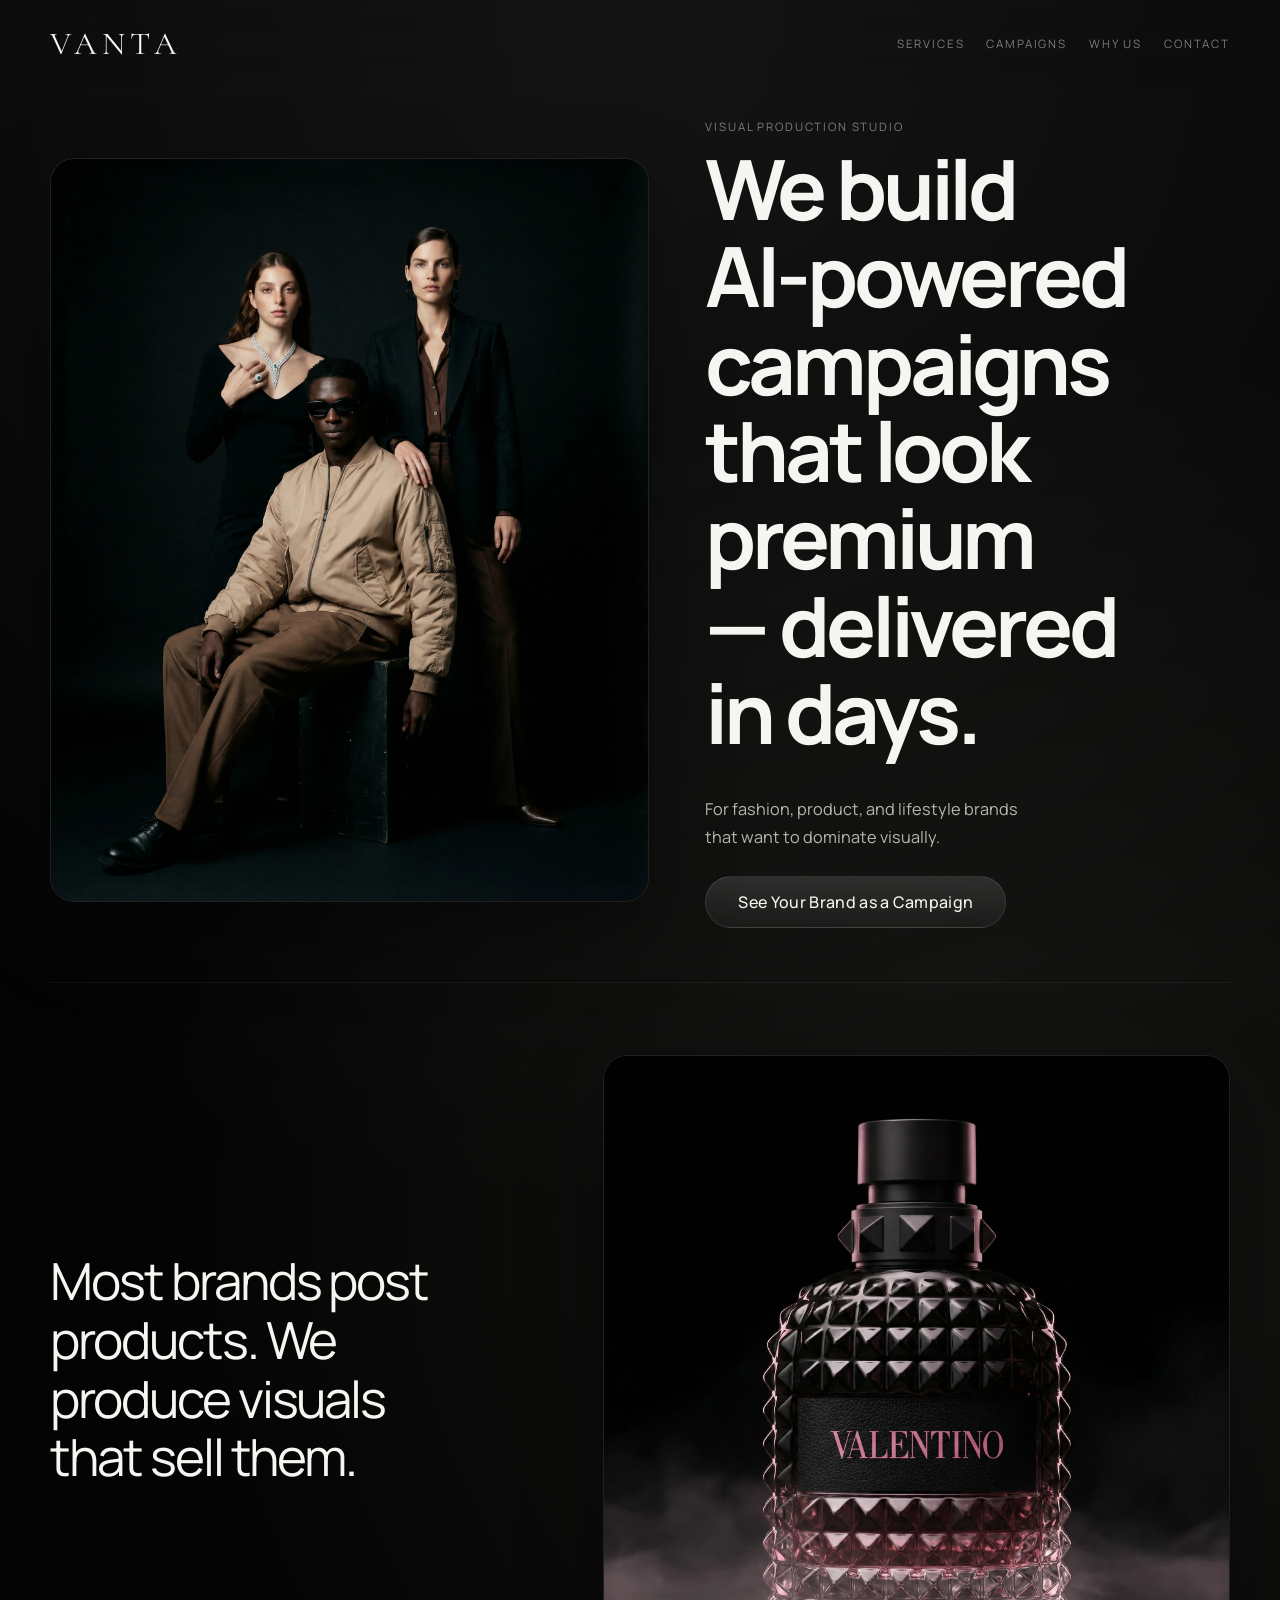
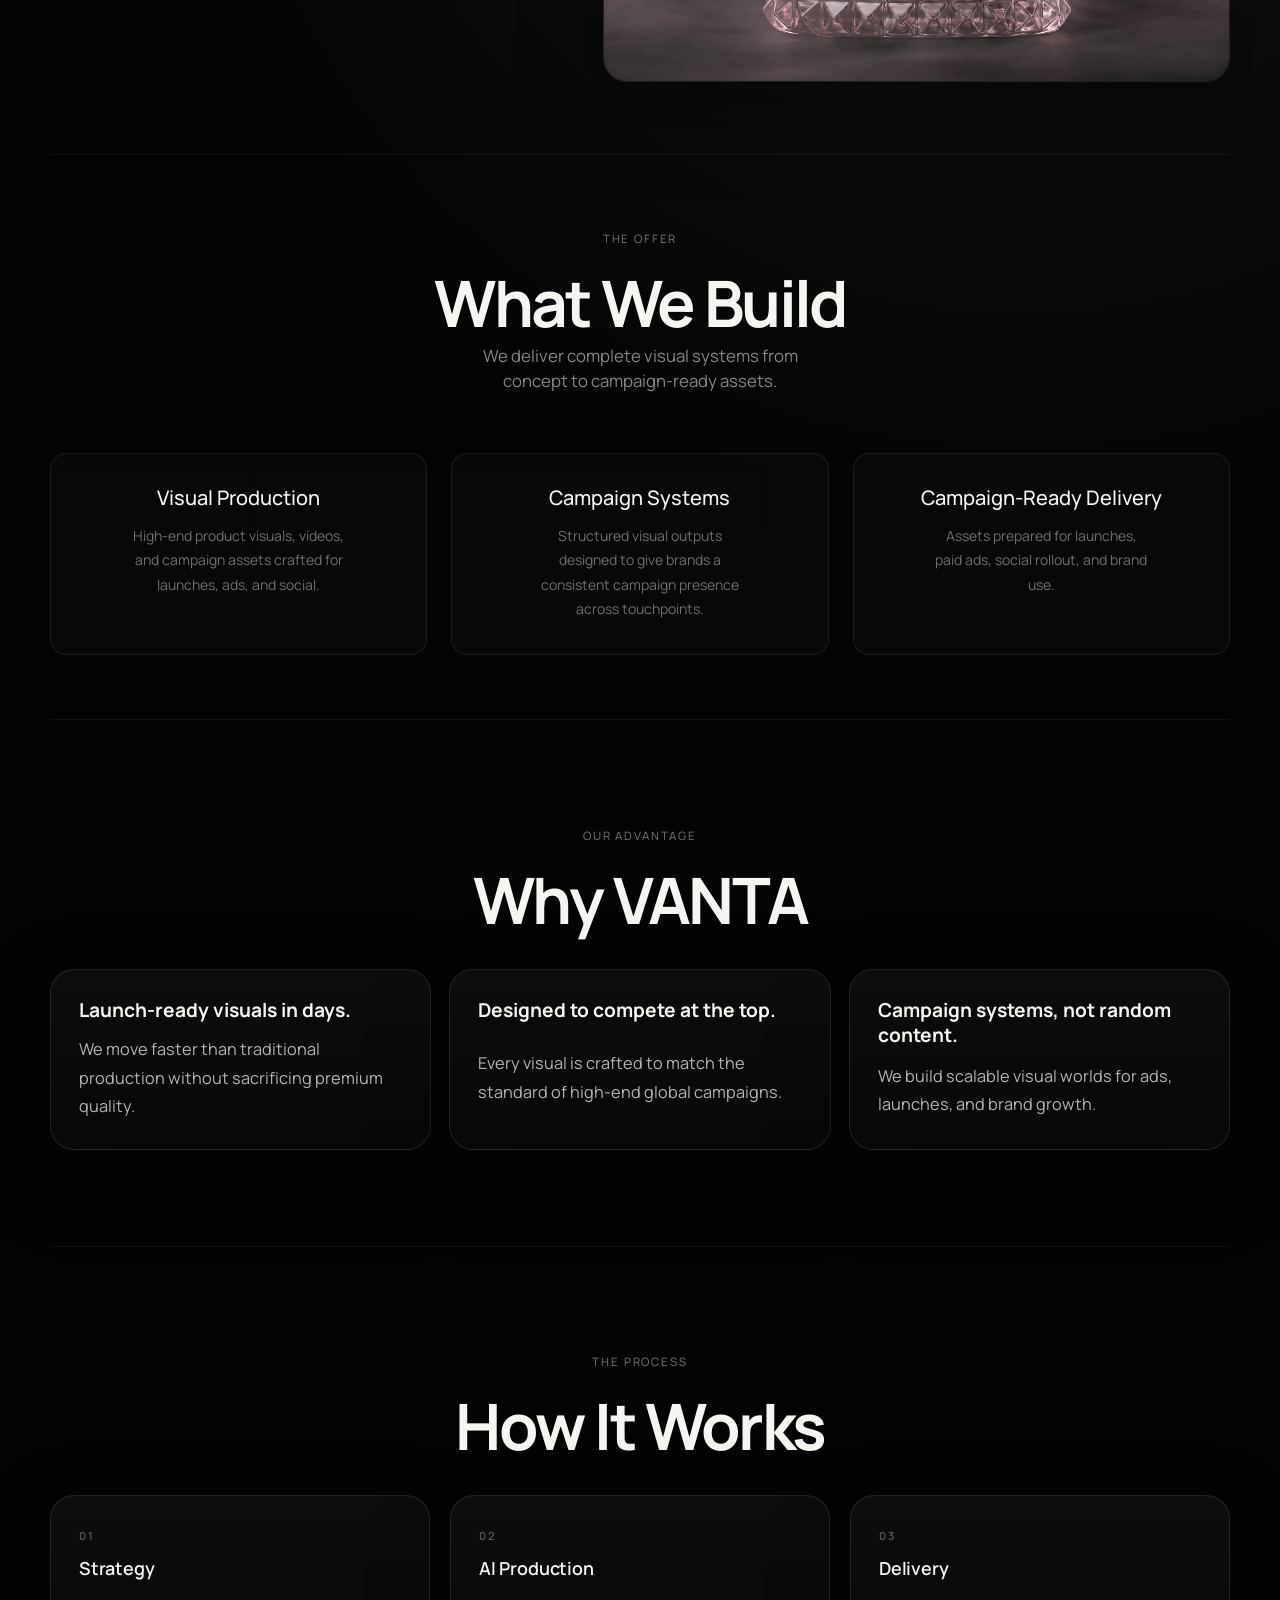
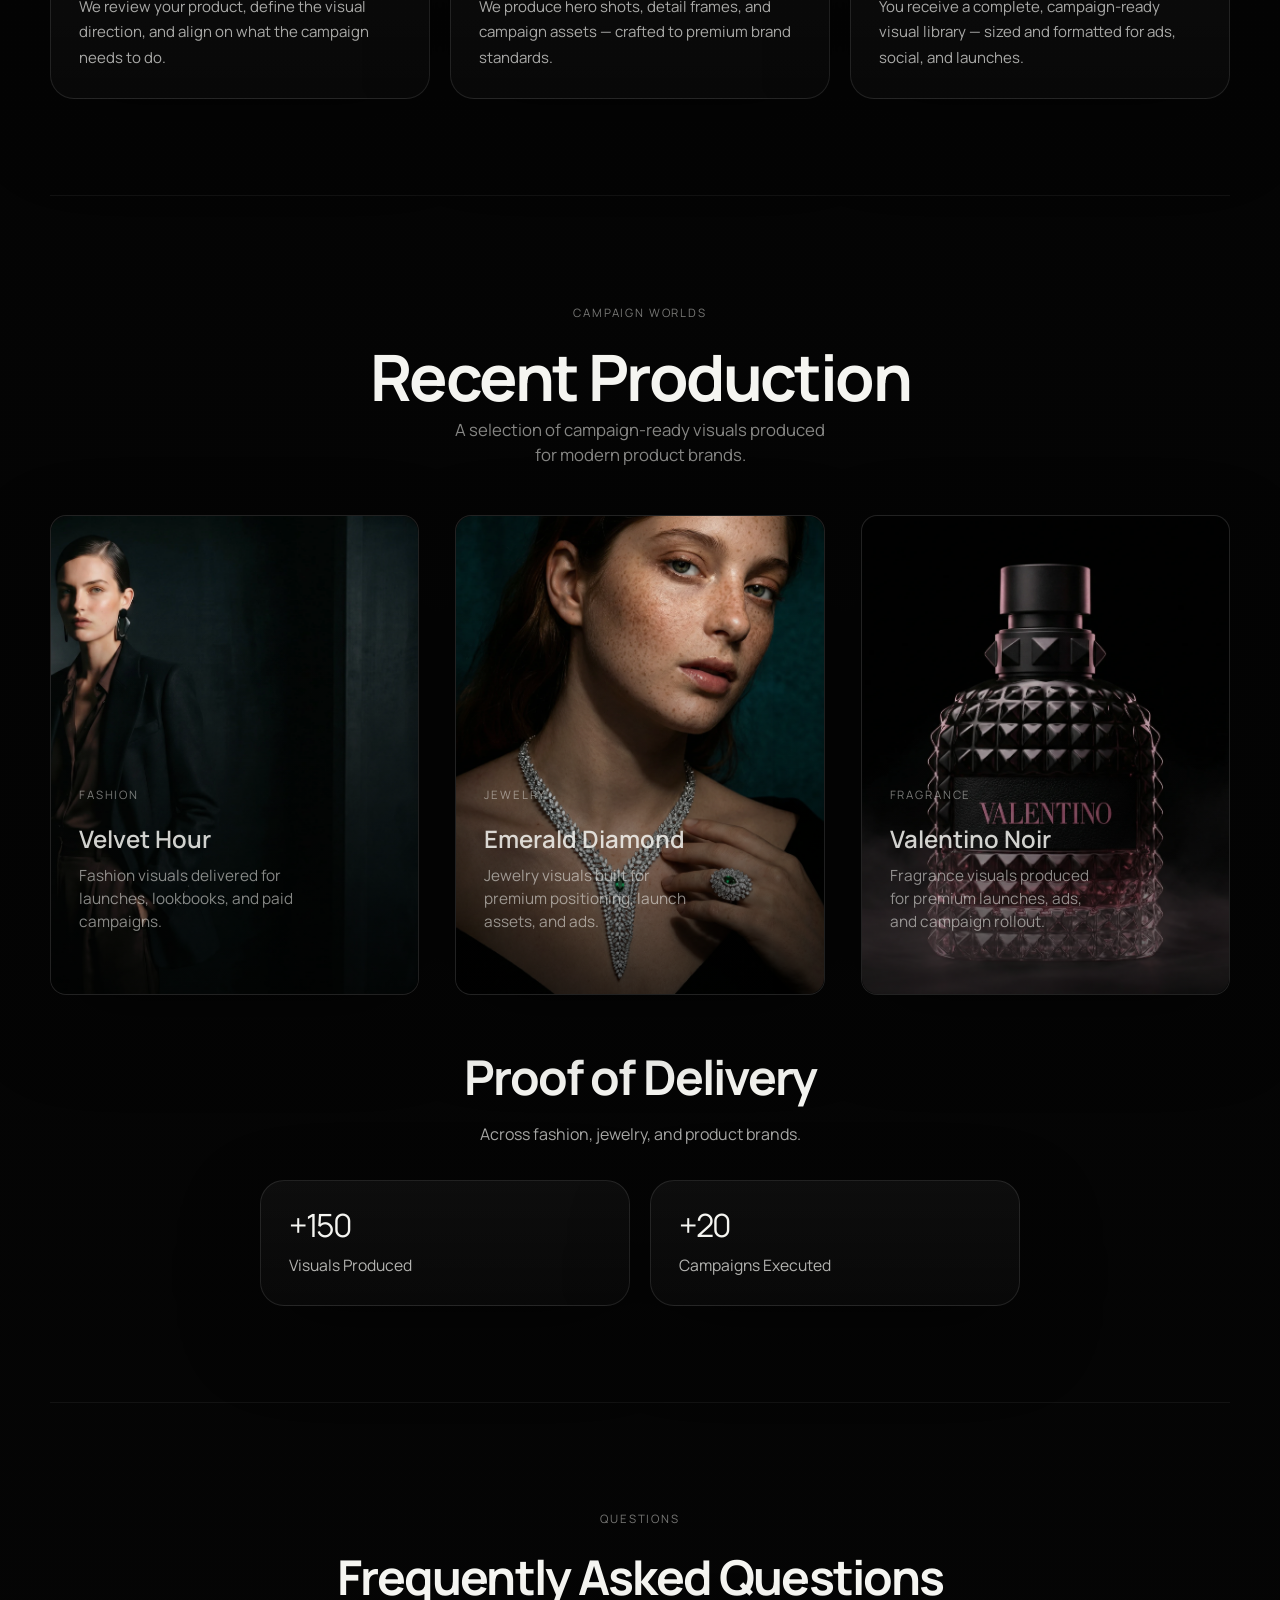
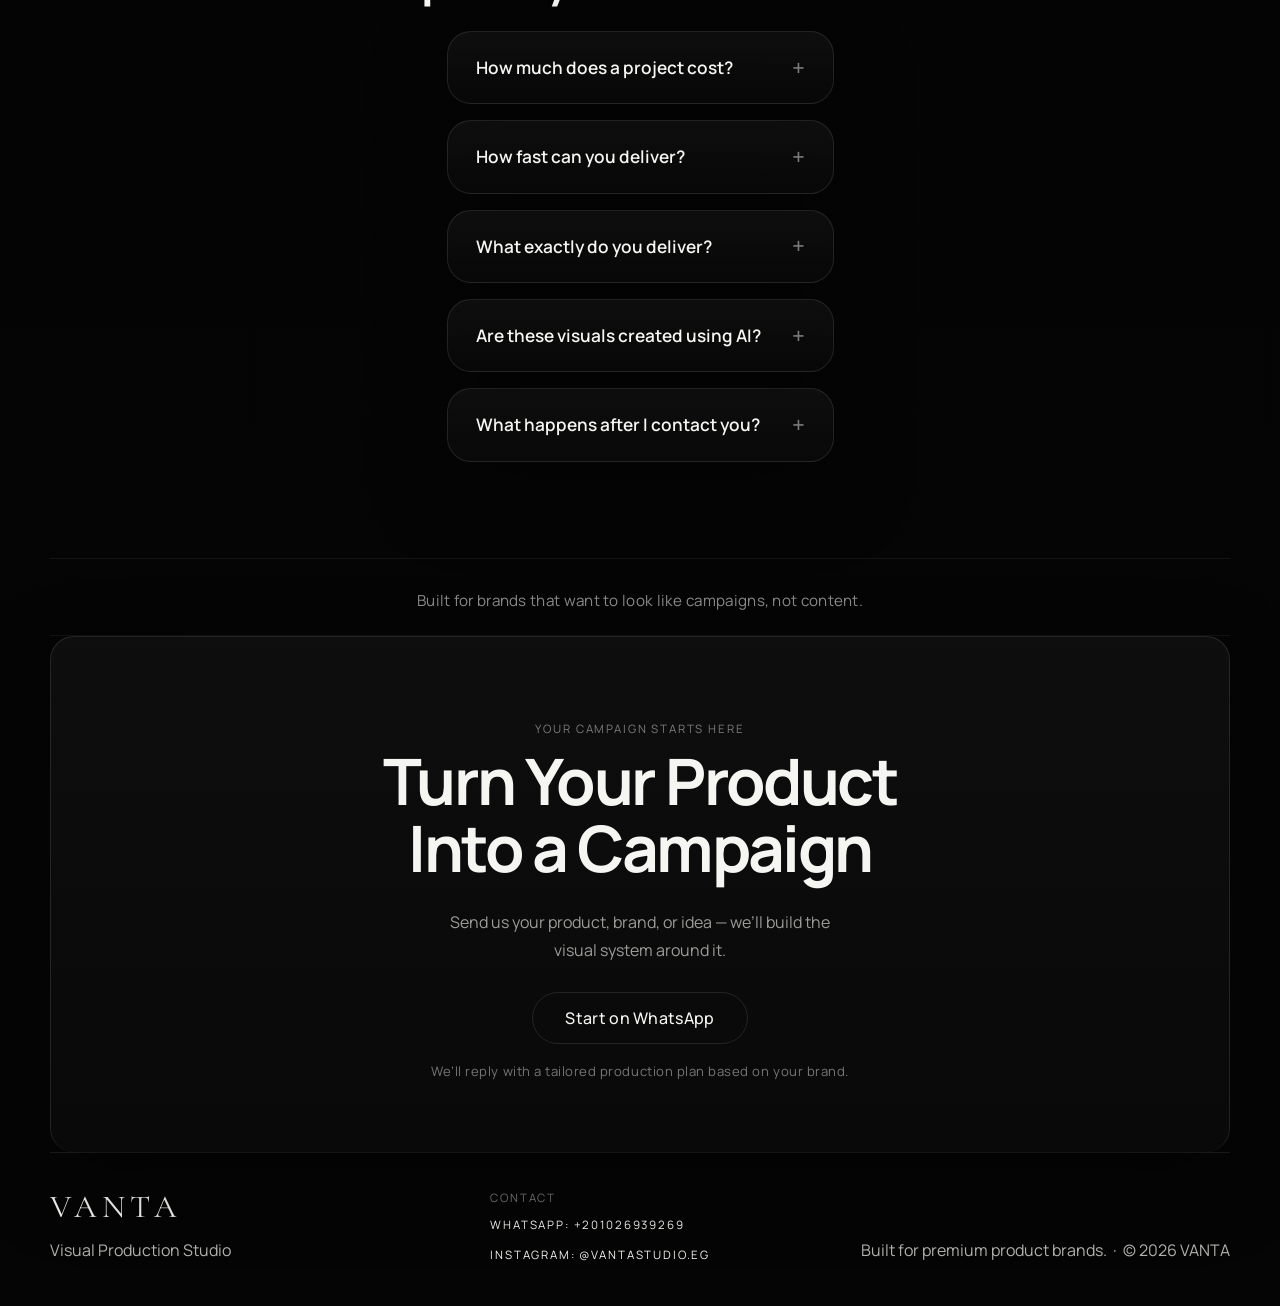
==== commit 3a596369: "style: synchronize Why VANTA section heading alignment geometry exactly to established centralized g" ====
--- a/index.html
+++ b/index.html
@@ -497,7 +497,7 @@
         </section>
 
         <section class="section reveal" id="why">
-          <div class="section-heading">
+          <div class="section-heading" style="justify-items:center; text-align:center; margin-bottom:36px;">
             <p class="eyebrow">Our Advantage</p>
             <h2>Why VANTA</h2>
           </div>
--- a/style.css
+++ b/style.css
@@ -1210,7 +1210,7 @@
   display: flex;
   align-items: center;
   justify-content: center;
-  pointer-events: none;
+  cursor: pointer;
   opacity: 1;
 }
 
@@ -1225,50 +1225,31 @@
   font-weight: 500;
   color: #fff;
   opacity: 0;
-  transform: scale(0.97);
   filter: blur(12px);
-  animation: introTextReveal 1300ms cubic-bezier(0.2, 0.8, 0.2, 1) forwards;
-}
-
-.vanta-intro-text::after {
-  content: "";
-  position: absolute;
-  inset: -100px;
-  background: radial-gradient(circle at center, rgba(187, 176, 151, 0.08) 0%, transparent 60%);
-  pointer-events: none;
-  z-index: -1;
-  opacity: 0;
-  animation: introBloomReveal 1200ms ease forwards;
-  animation-delay: 200ms;
-}
+  animation: introTextReveal 1000ms cubic-bezier(0.2, 0.8, 0.2, 1) forwards;
+}
+
+
 
 .vanta-intro.fade-out {
   opacity: 0;
-  transition: opacity 600ms cubic-bezier(0.4, 0, 0.2, 1);
+  transition: opacity 500ms cubic-bezier(0.4, 0, 0.2, 1);
   pointer-events: none;
 }
 
 @keyframes introTextReveal {
   0% {
     opacity: 0;
-    transform: scale(0.96);
     filter: blur(14px);
   }
   30% {
     opacity: 1;
-    transform: scale(1);
     filter: blur(3px);
   }
   100% {
     opacity: 1;
-    transform: scale(1.025);
     filter: blur(0);
   }
-}
-
-@keyframes introBloomReveal {
-  0% { opacity: 0; }
-  100% { opacity: 1; }
 }
 
 @media (prefers-reduced-motion: reduce) {
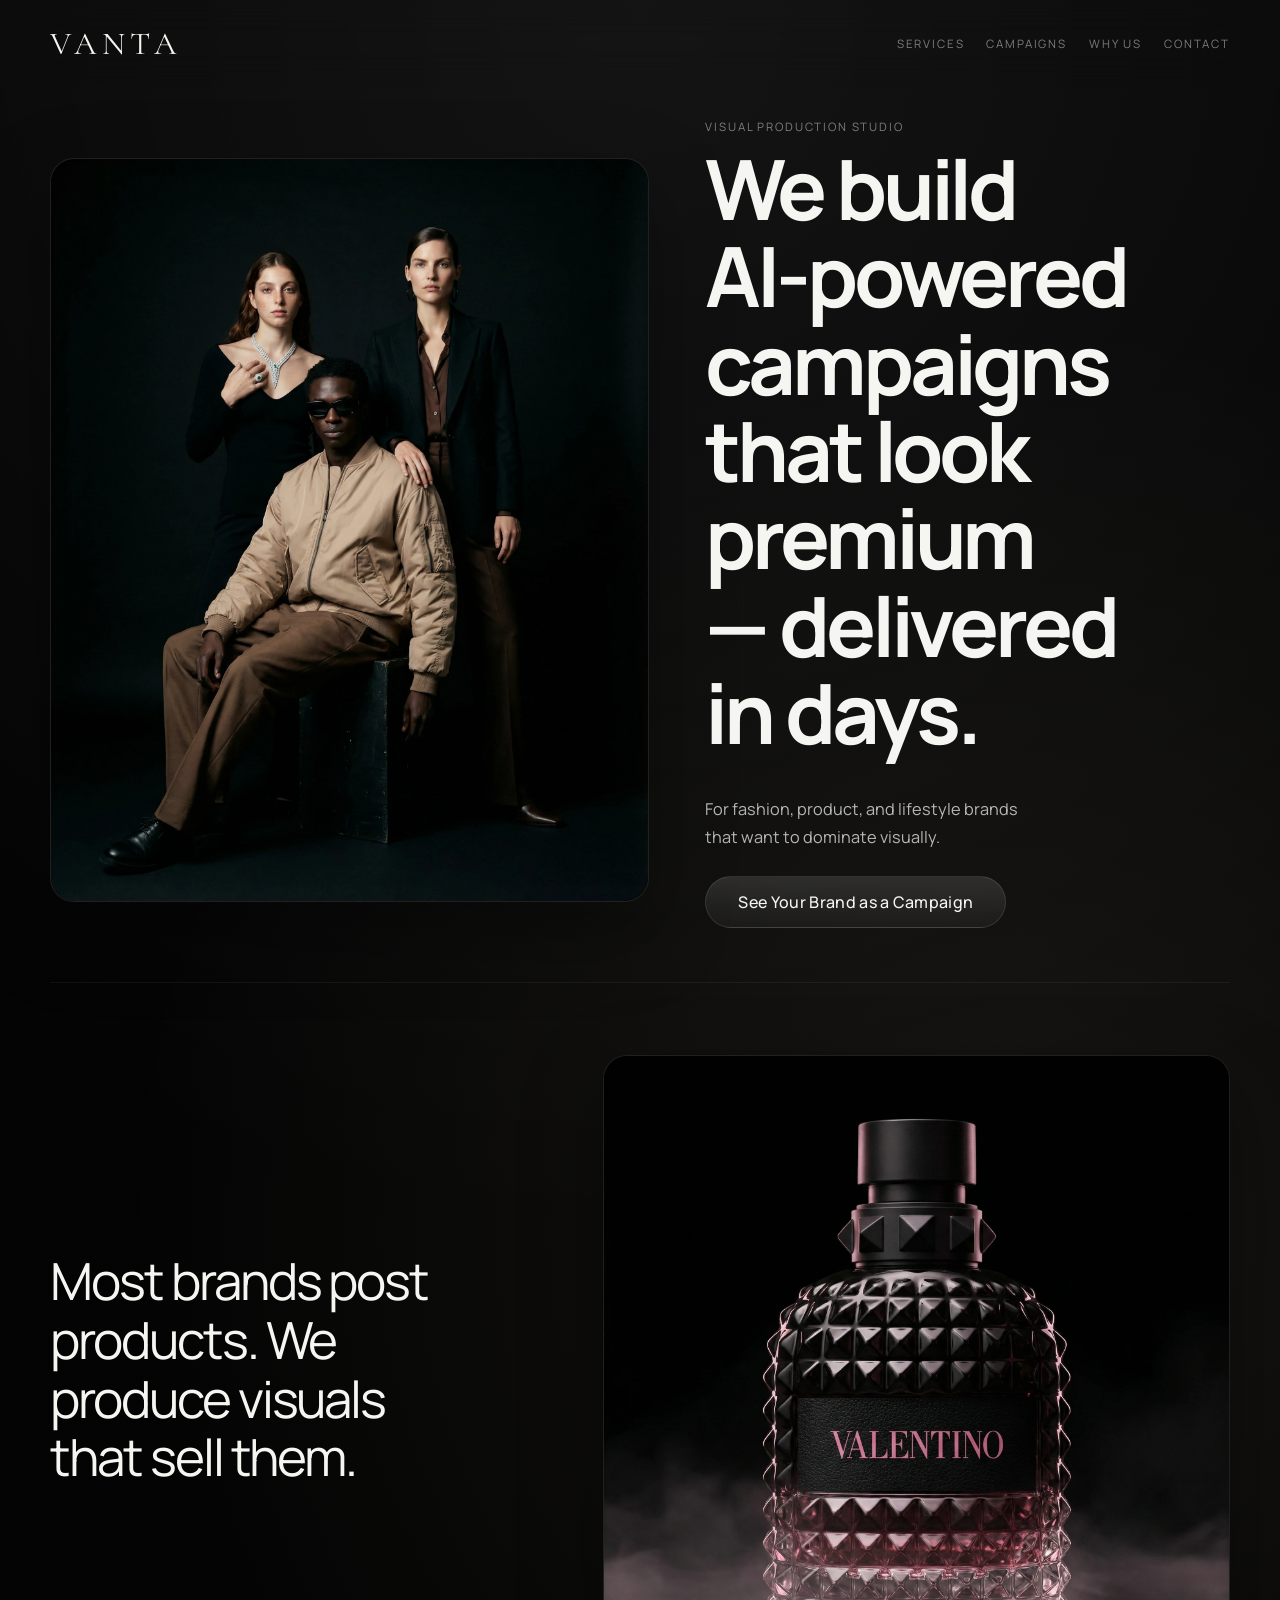
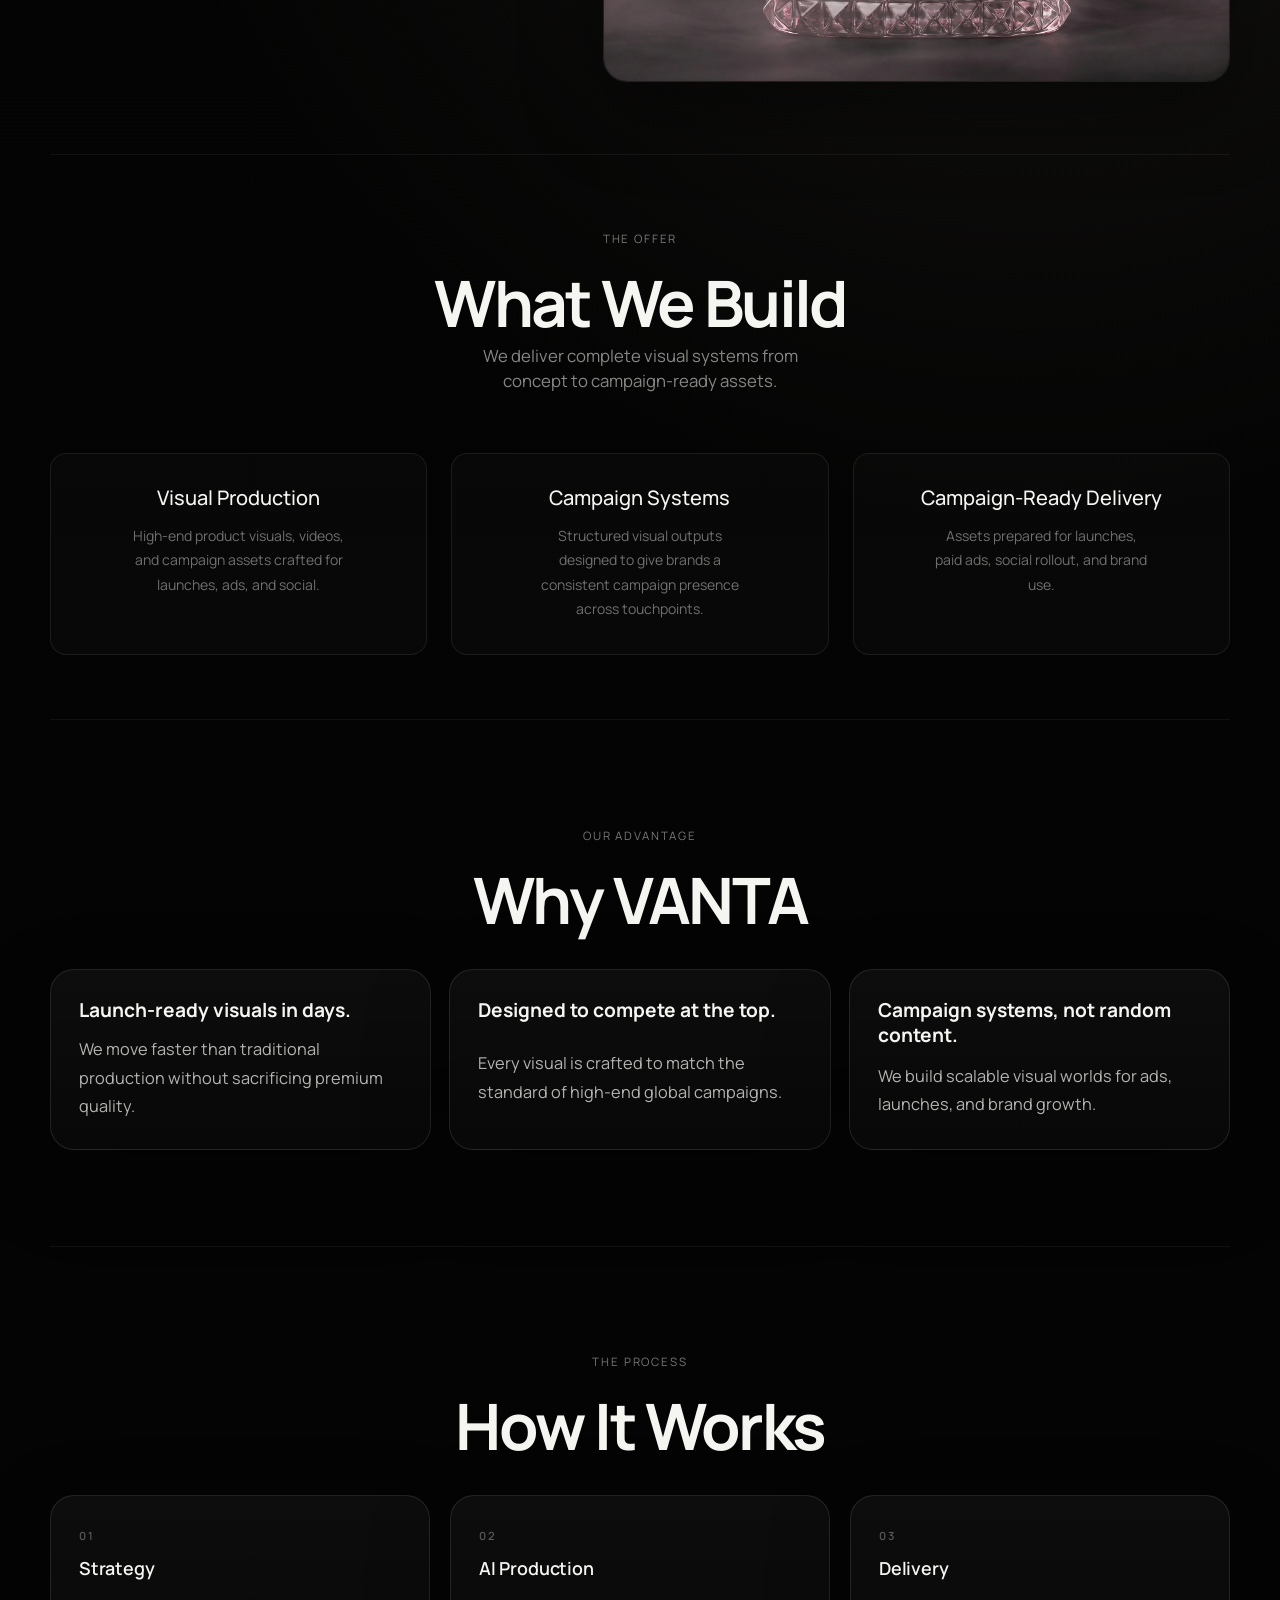
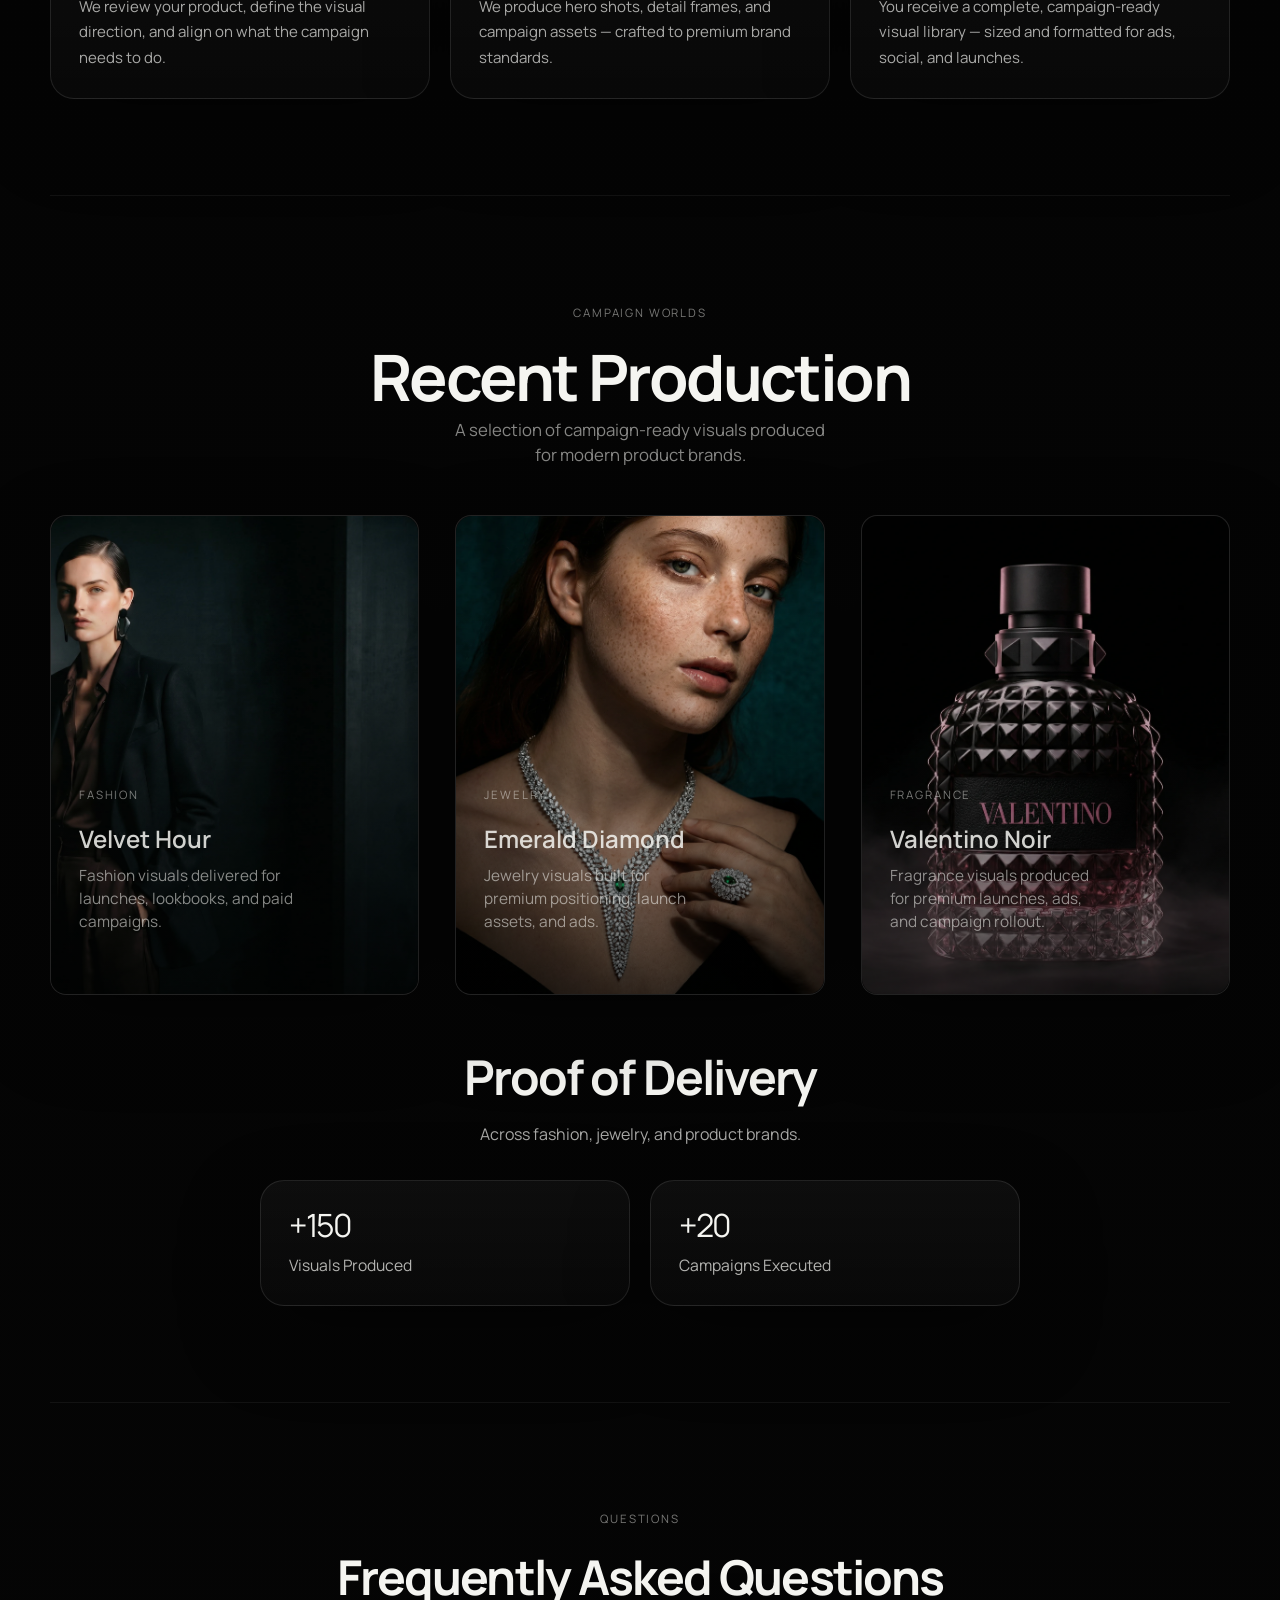
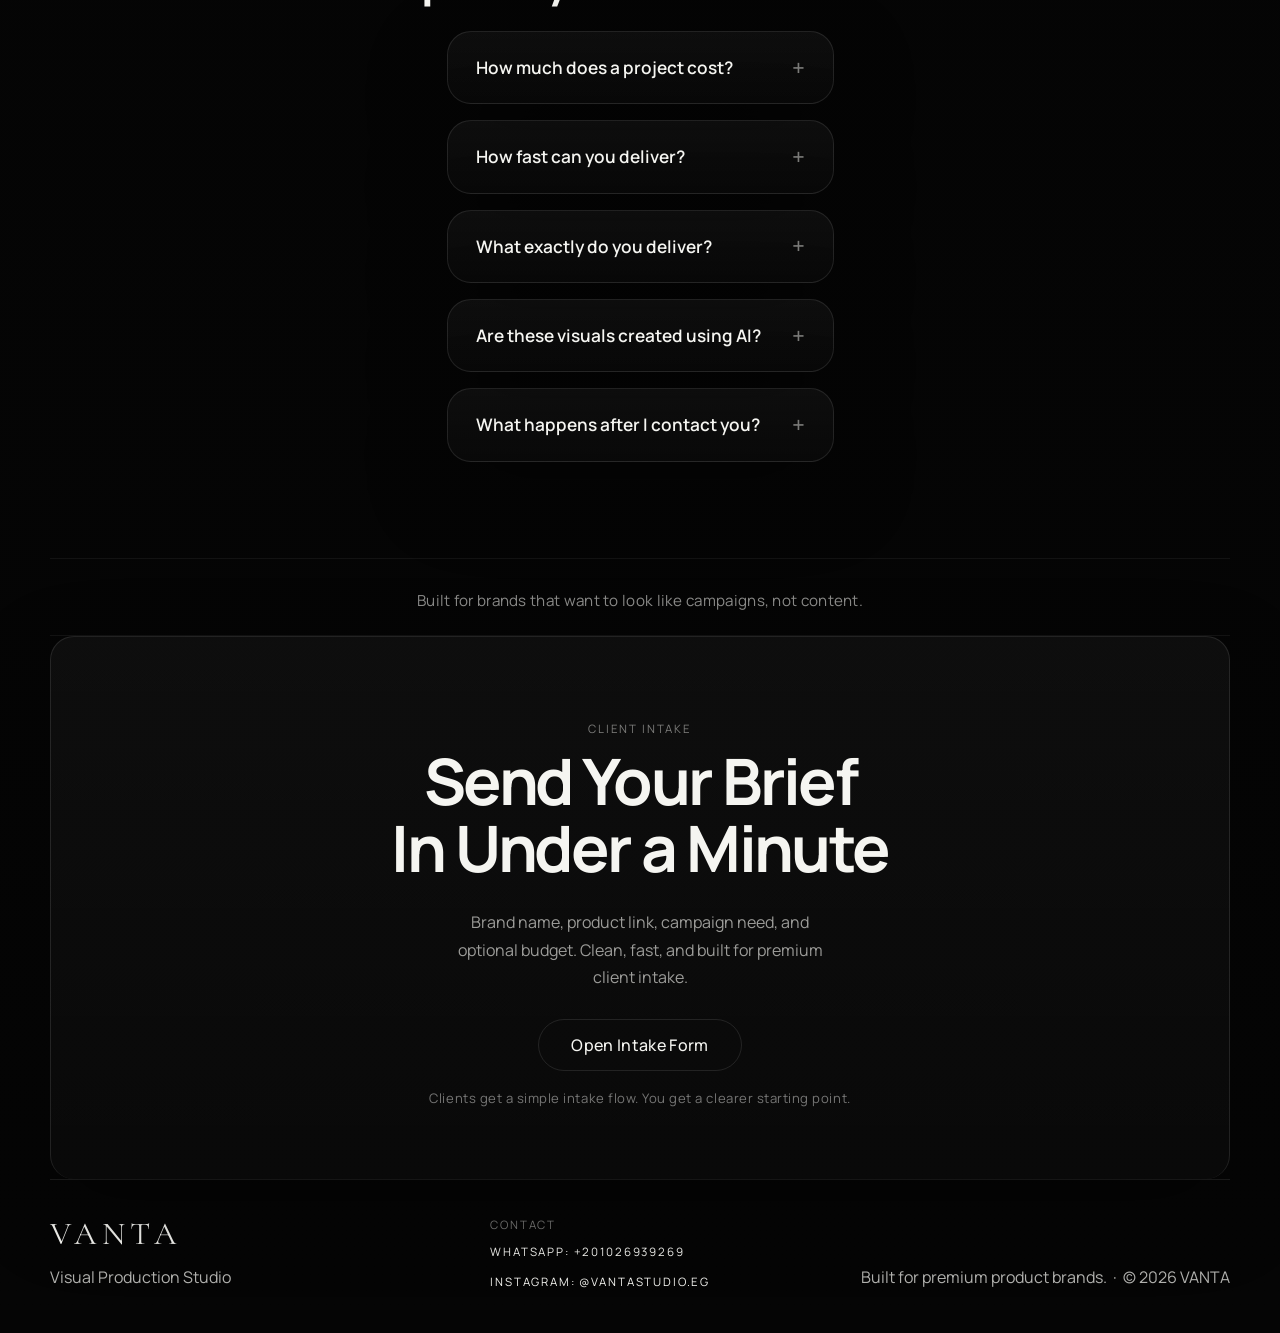
==== commit 83d70d14: "feat: add live Formspree client intake form" ====
--- a/index.html
+++ b/index.html
@@ -407,7 +407,7 @@
           <a href="#build">Services</a>
           <a href="#campaigns">Campaigns</a>
           <a href="#why">Why Us</a>
-          <a href="#contact">Contact</a>
+          <a href="intake.html">Contact</a>
         </nav>
       </header>
 
@@ -659,13 +659,13 @@
         </section>
 
         <section class="section cta-section reveal" id="contact">
-          <p class="eyebrow">Your campaign starts here</p>
-          <h2><span class="nowrap">Turn Your Product</span><br>Into a Campaign</h2>
-          <p style="margin:0 auto 28px;max-width:38ch;font-size:1rem;color:rgba(245,245,241,0.62);line-height:1.7;text-align:center;">Send us your product, brand, or idea &mdash; we&rsquo;ll build the visual system around it.</p>
-          <a class="button button-secondary" href="https://wa.me/201026939269" target="_blank" rel="noreferrer">
-            Start on WhatsApp
+          <p class="eyebrow">Client Intake</p>
+          <h2><span class="nowrap">Send Your Brief</span><br>In Under a Minute</h2>
+          <p style="margin:0 auto 28px;max-width:38ch;font-size:1rem;color:rgba(245,245,241,0.62);line-height:1.7;text-align:center;">Brand name, product link, campaign need, and optional budget. Clean, fast, and built for premium client intake.</p>
+          <a class="button button-secondary" href="intake.html">
+            Open Intake Form
           </a>
-          <p style="margin:18px auto 0;font-size:0.82rem;color:rgba(245,245,241,0.46);letter-spacing:0.04em;">We&rsquo;ll reply with a tailored production plan based on your brand.</p>
+          <p style="margin:18px auto 0;font-size:0.82rem;color:rgba(245,245,241,0.46);letter-spacing:0.04em;">Clients get a simple intake flow. You get a clearer starting point.</p>
         </section>
       </main>
 
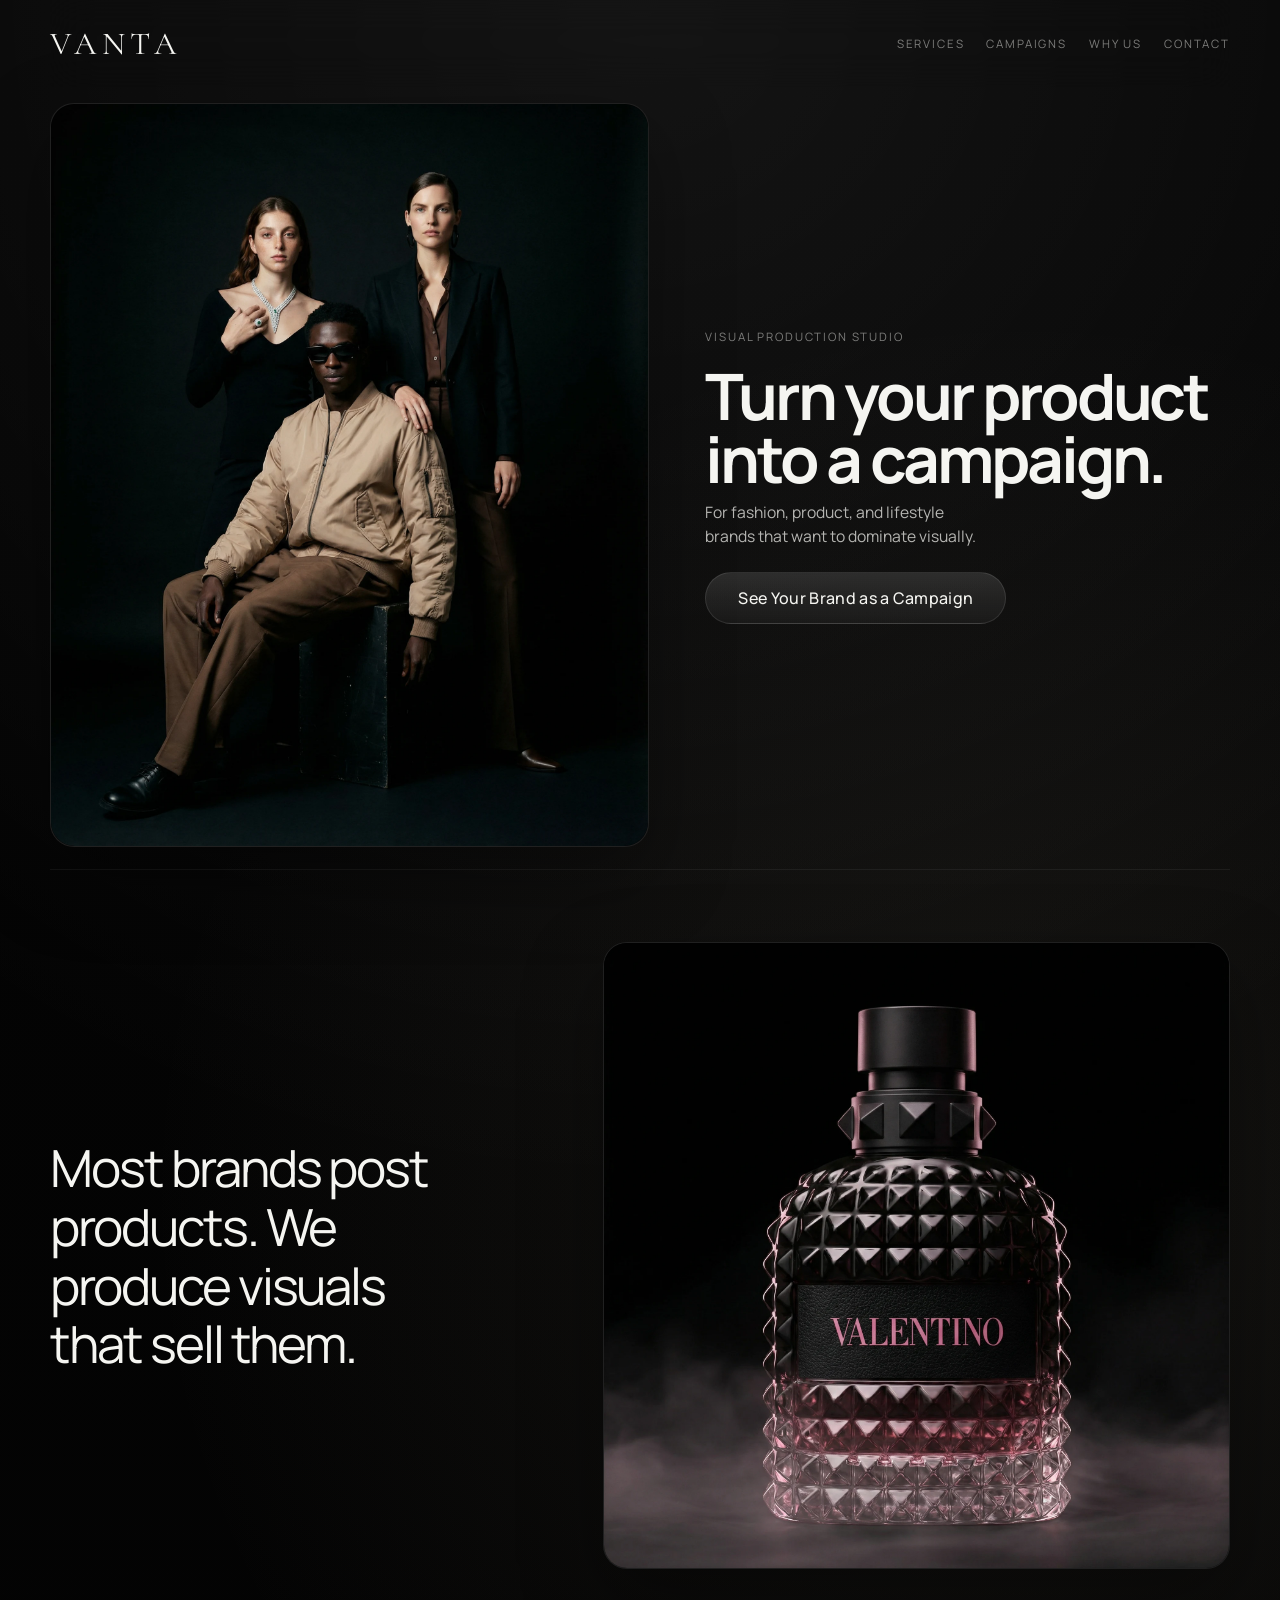
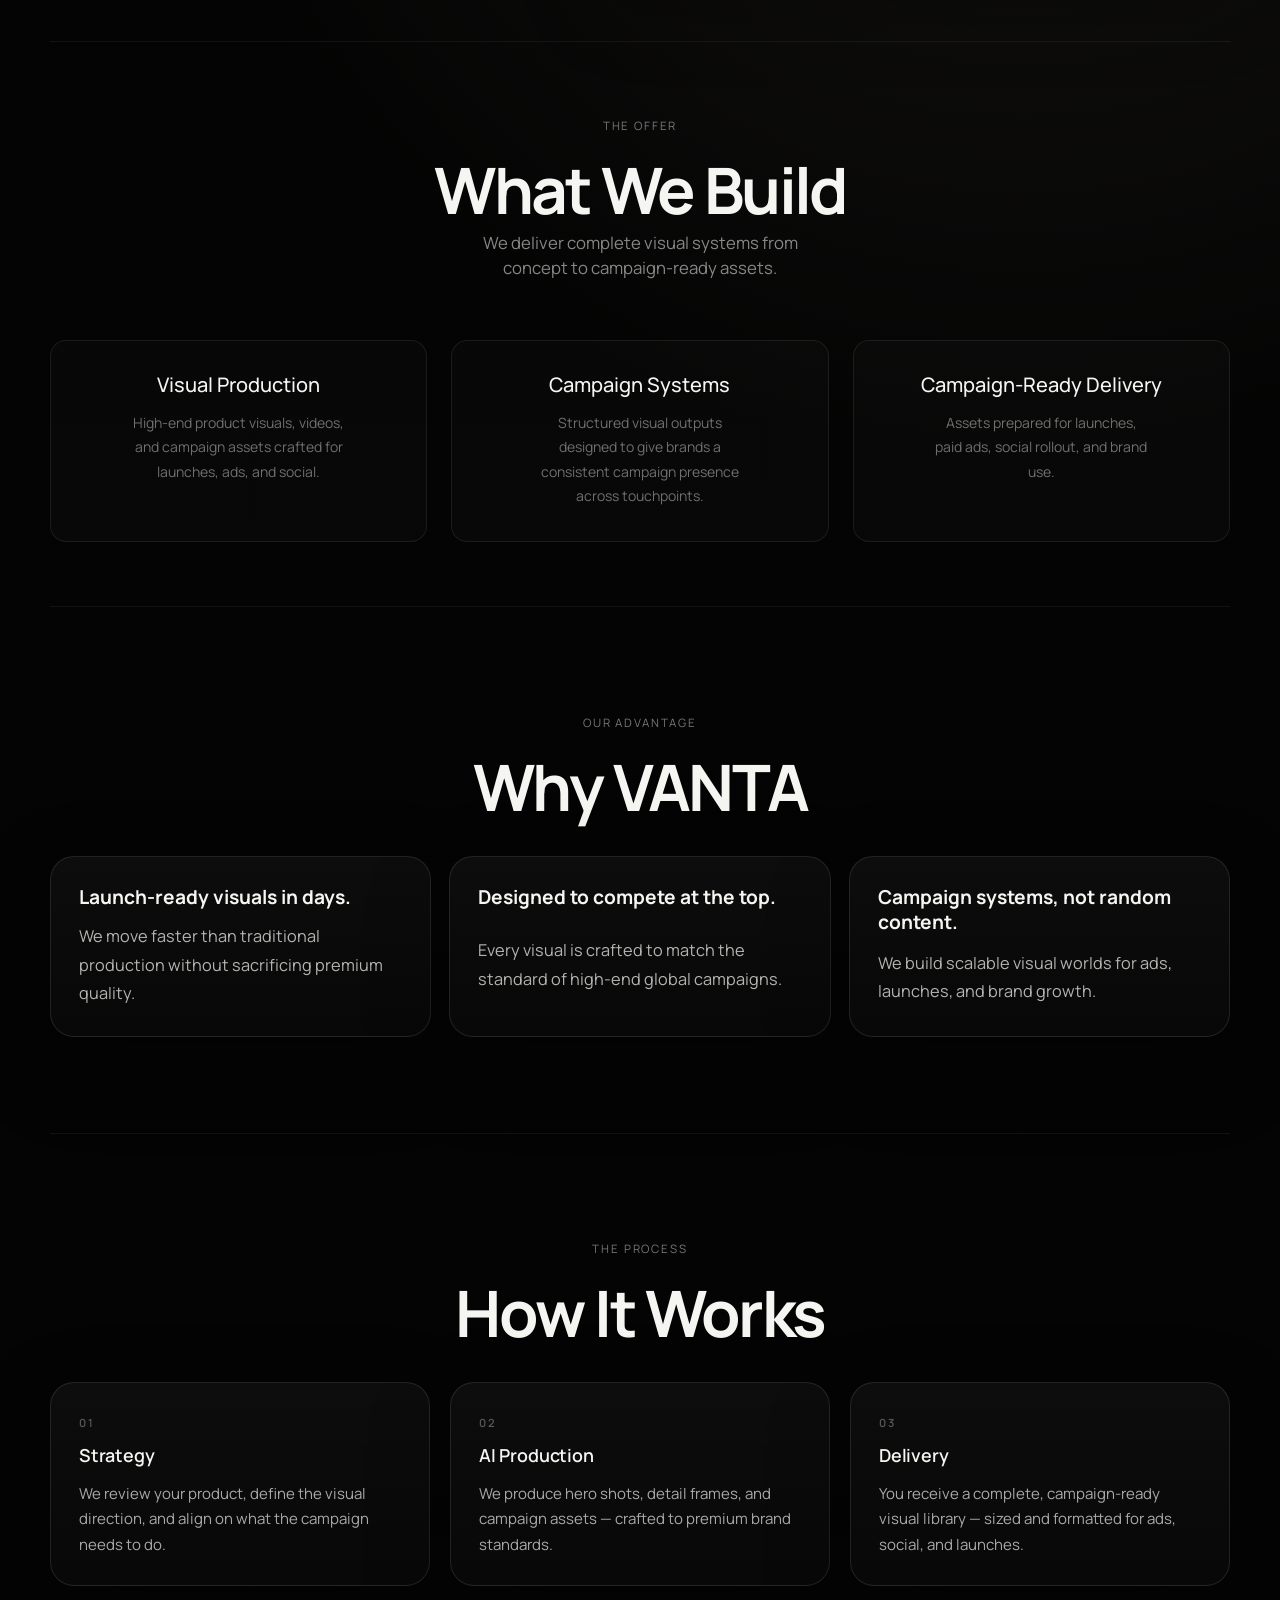
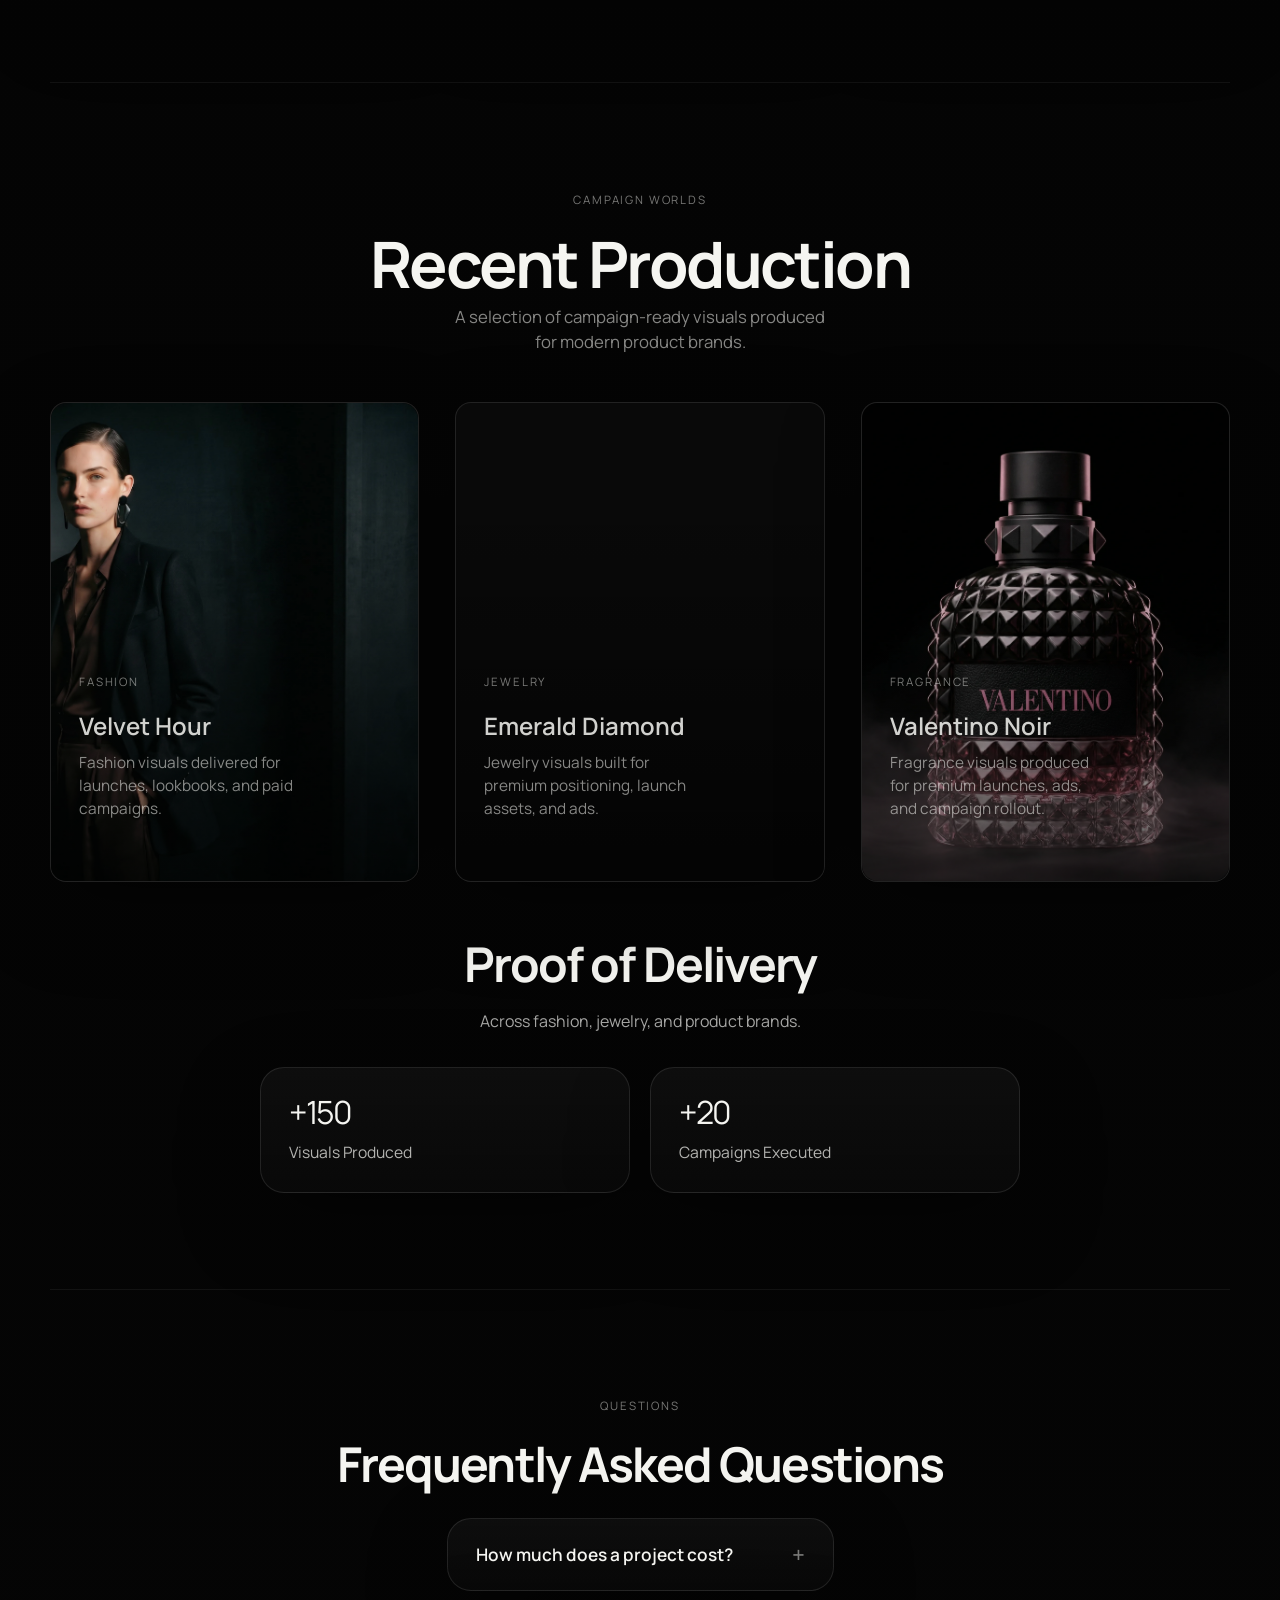
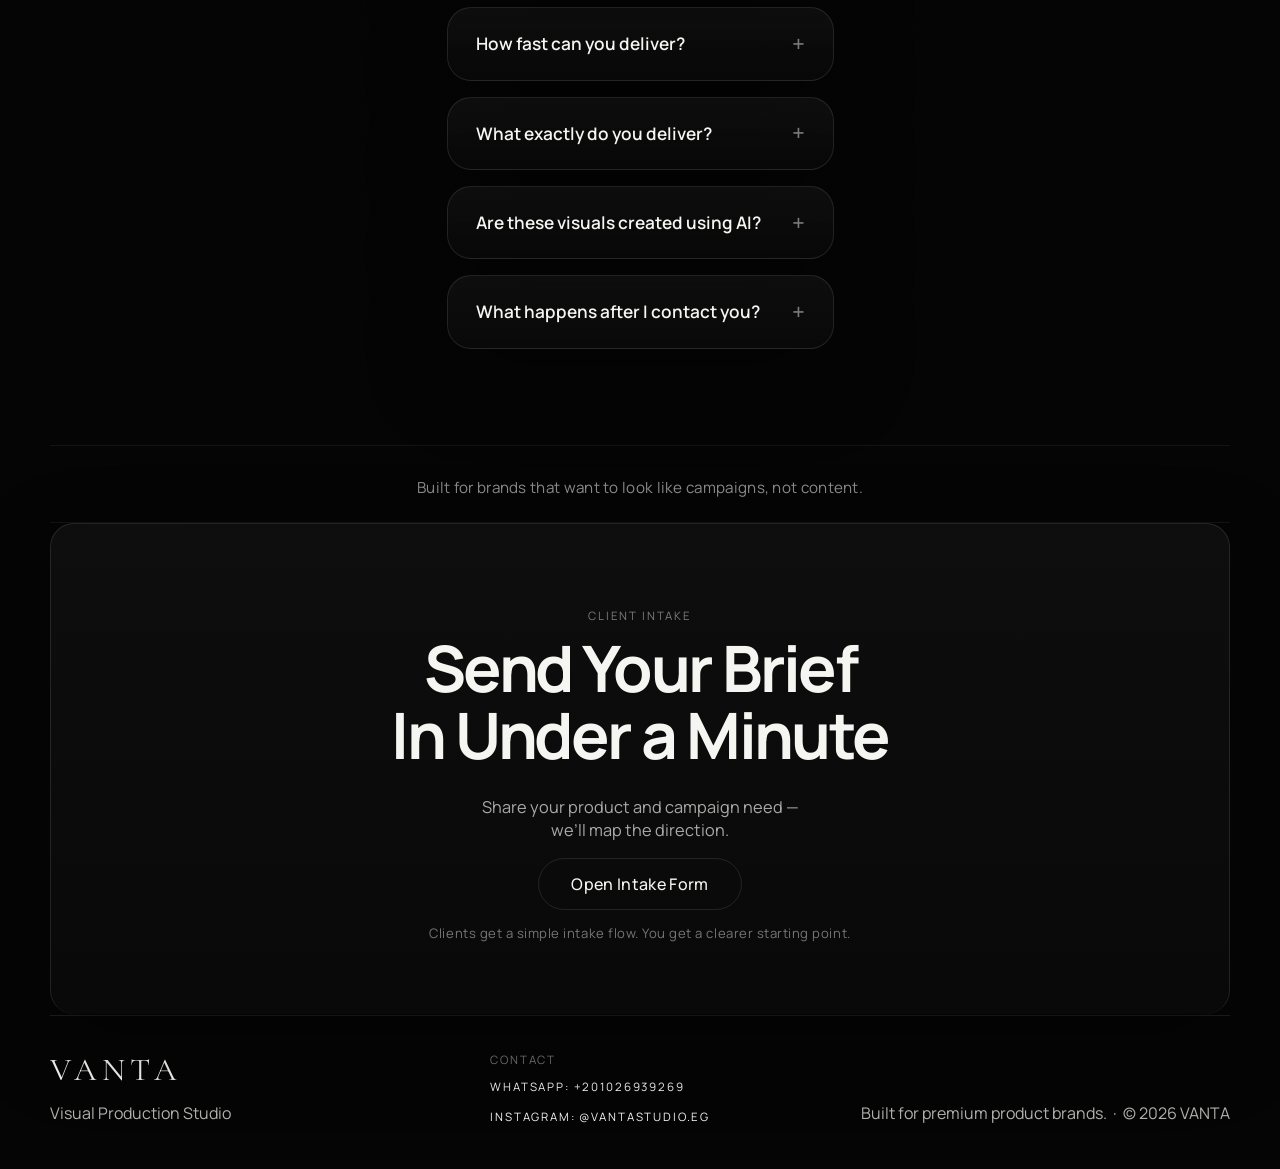
==== commit 5c053cee: "Tighten homepage hero messaging" ====
--- a/index.html
+++ b/index.html
@@ -28,29 +28,37 @@
       .hero {
         min-height: auto;
         margin-top: 0;
-        padding-top: 20px;
-        padding-bottom: 28px;
+        padding-top: 16px;
+        padding-bottom: 22px;
         align-items: center;
       }
 
       .hero-copy {
         display: grid;
+        gap: 10px;
         align-content: center;
         justify-items: start;
         min-width: 0;
-        padding-bottom: 18px;
+        padding-bottom: 8px;
+      }
+
+      .hero-copy h1 {
+        max-width: 11.2ch;
+        margin-bottom: 0;
+        font-size: clamp(2.65rem, 5vw, 4.45rem);
+        line-height: 0.97;
       }
 
       .hero-support {
-        margin: 0 0 24px;
-        max-width: 32ch;
+        margin: 0 0 14px;
+        max-width: 28ch;
         color: rgba(245, 245, 241, 0.72);
-        line-height: 1.75;
-        font-size: 1.02rem;
+        line-height: 1.55;
+        font-size: 0.98rem;
       }
 
       .hero-actions {
-        margin-bottom: 8px;
+        margin-bottom: 0;
       }
 
       .statement {
@@ -424,7 +432,7 @@
           </div>
           <div class="hero-copy">
             <p class="eyebrow">Visual Production Studio</p>
-            <h1>We build <span class="nowrap">AI-powered</span><br>campaigns that look premium<br>&mdash; delivered in days.</h1>
+            <h1><span class="nowrap">Turn your product</span><br> into a campaign.</h1>
             <p class="hero-support">
               For fashion, product, and lifestyle brands that want to dominate visually.
             </p>
@@ -661,11 +669,11 @@
         <section class="section cta-section reveal" id="contact">
           <p class="eyebrow">Client Intake</p>
           <h2><span class="nowrap">Send Your Brief</span><br>In Under a Minute</h2>
-          <p style="margin:0 auto 28px;max-width:38ch;font-size:1rem;color:rgba(245,245,241,0.62);line-height:1.7;text-align:center;">Brand name, product link, campaign need, and optional budget. Clean, fast, and built for premium client intake.</p>
+          <p style="margin:0 auto 16px;max-width:34ch;font-size:1.02rem;color:rgba(245,245,241,0.68);line-height:1.4;text-align:center;">Share your product and campaign need &mdash;<br>we&rsquo;ll map the direction.</p>
           <a class="button button-secondary" href="intake.html">
             Open Intake Form
           </a>
-          <p style="margin:18px auto 0;font-size:0.82rem;color:rgba(245,245,241,0.46);letter-spacing:0.04em;">Clients get a simple intake flow. You get a clearer starting point.</p>
+          <p style="margin:14px auto 0;font-size:0.82rem;color:rgba(245,245,241,0.46);letter-spacing:0.04em;">Clients get a simple intake flow. You get a clearer starting point.</p>
         </section>
       </main>
 
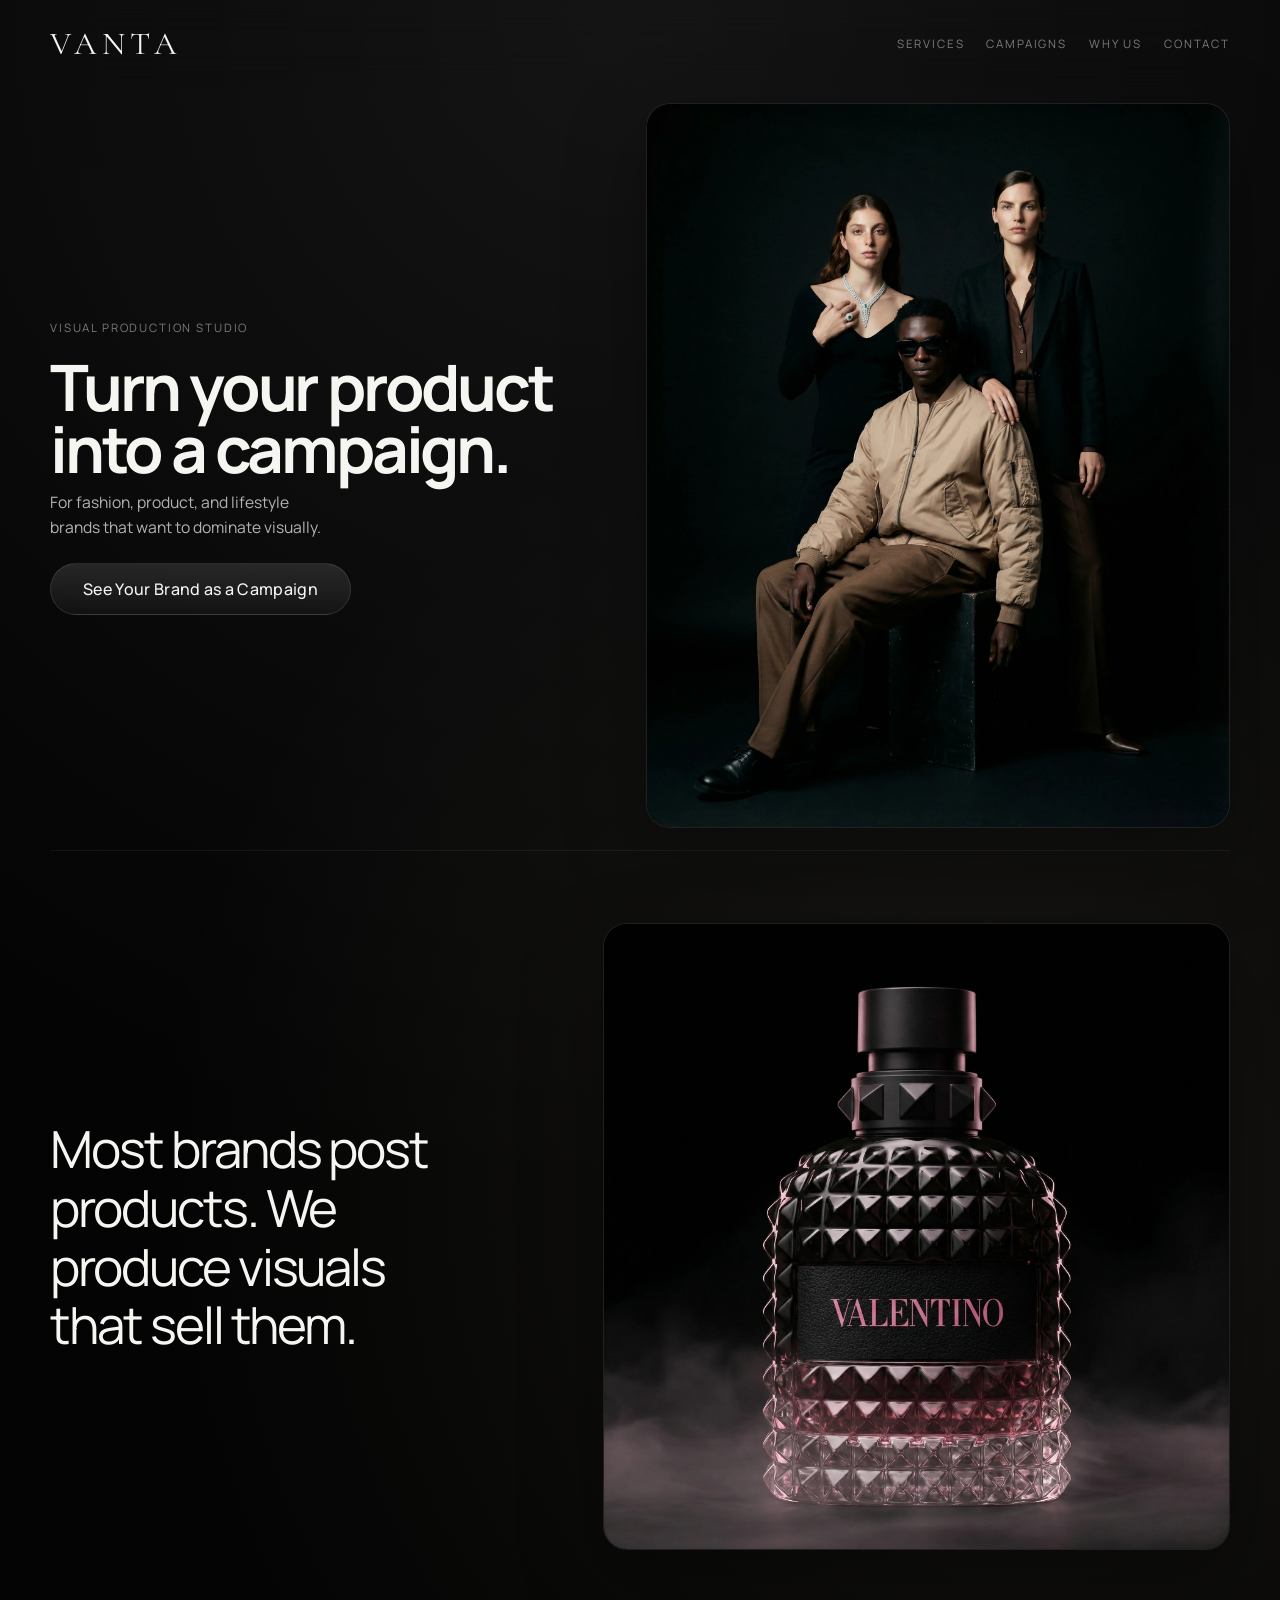
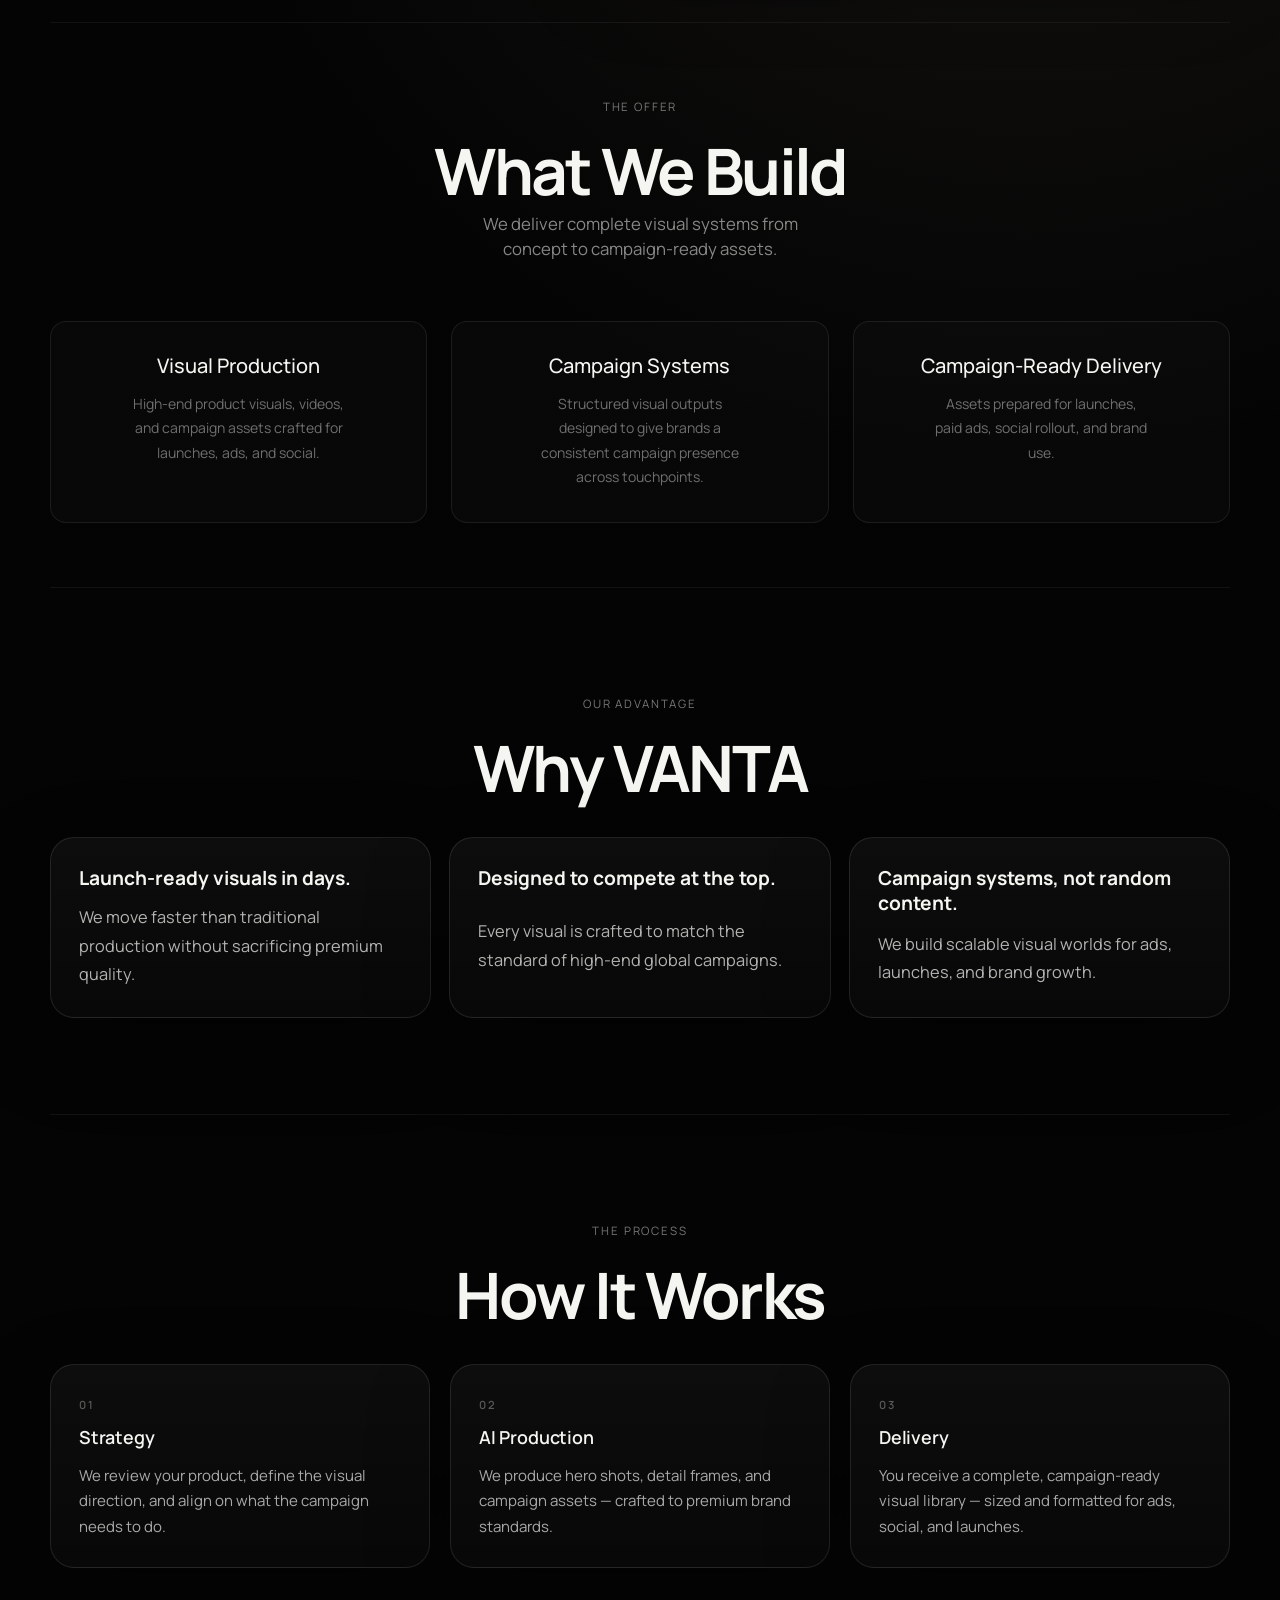
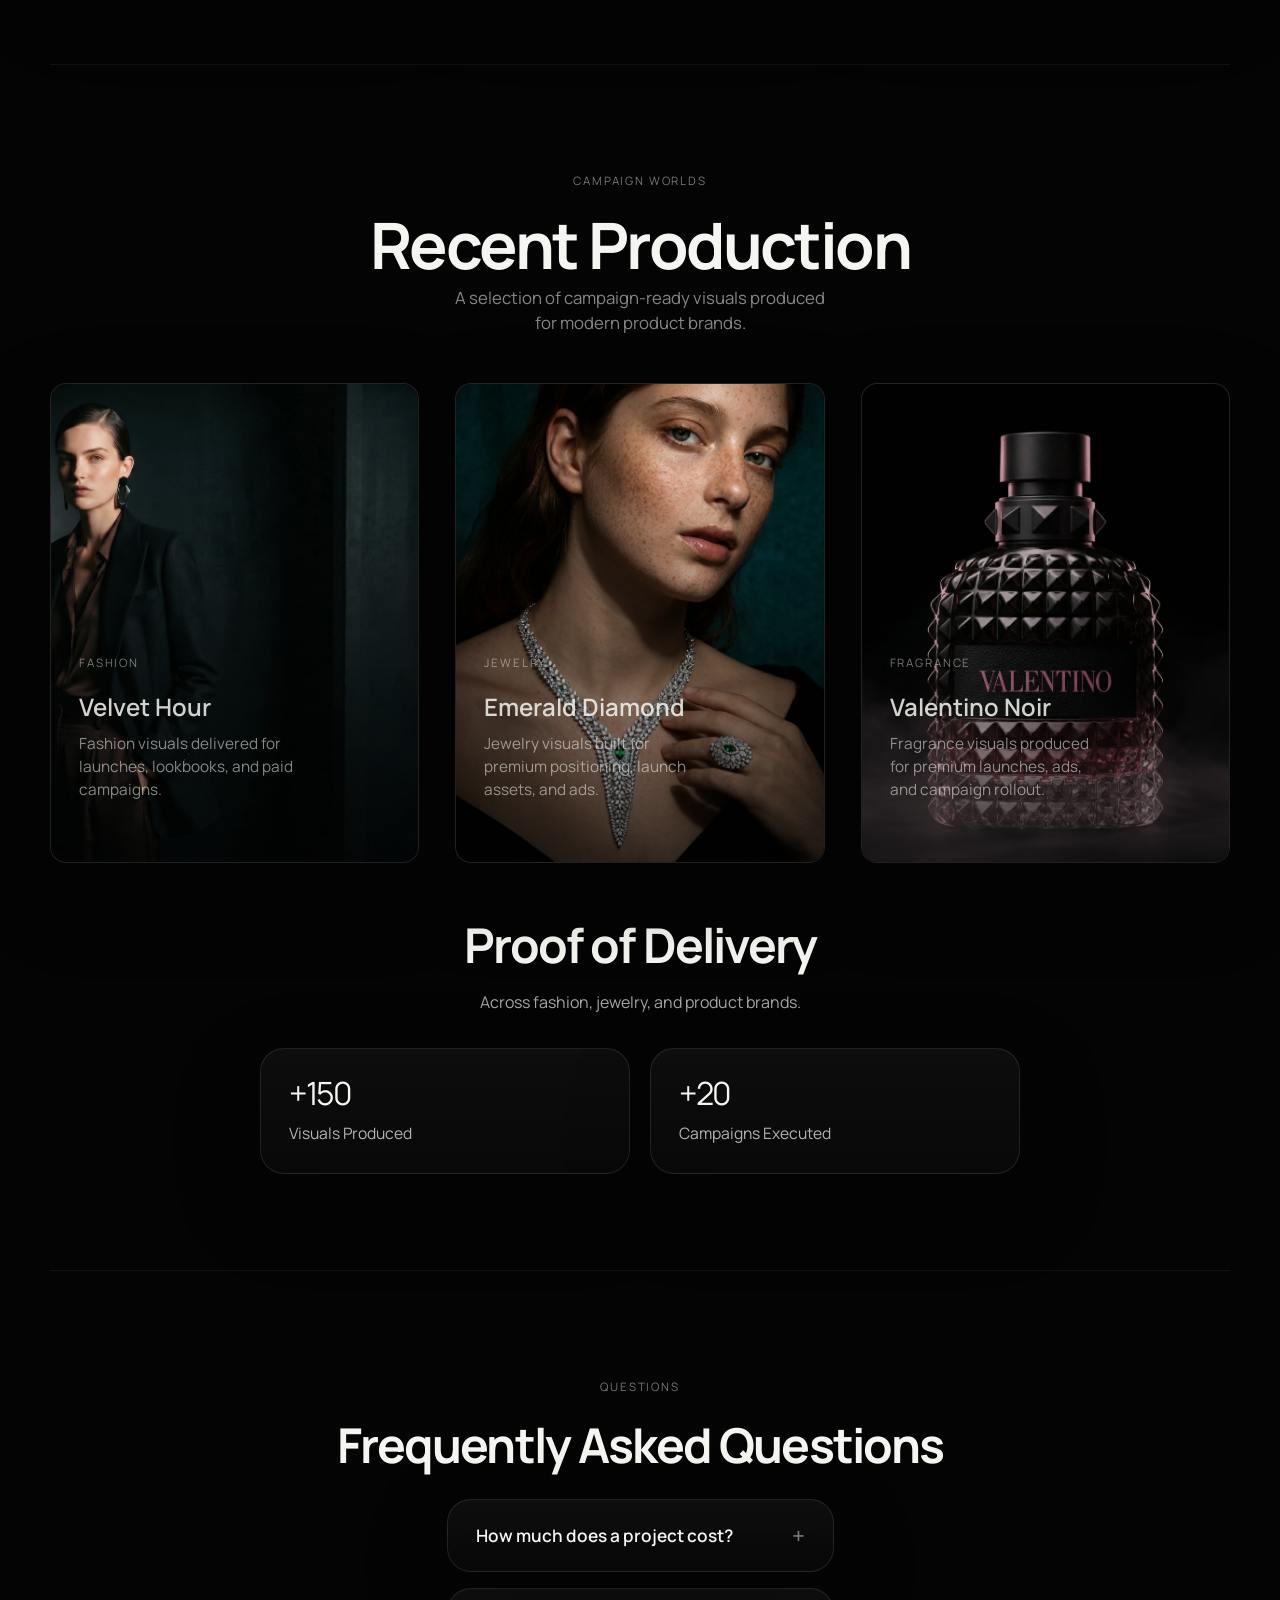
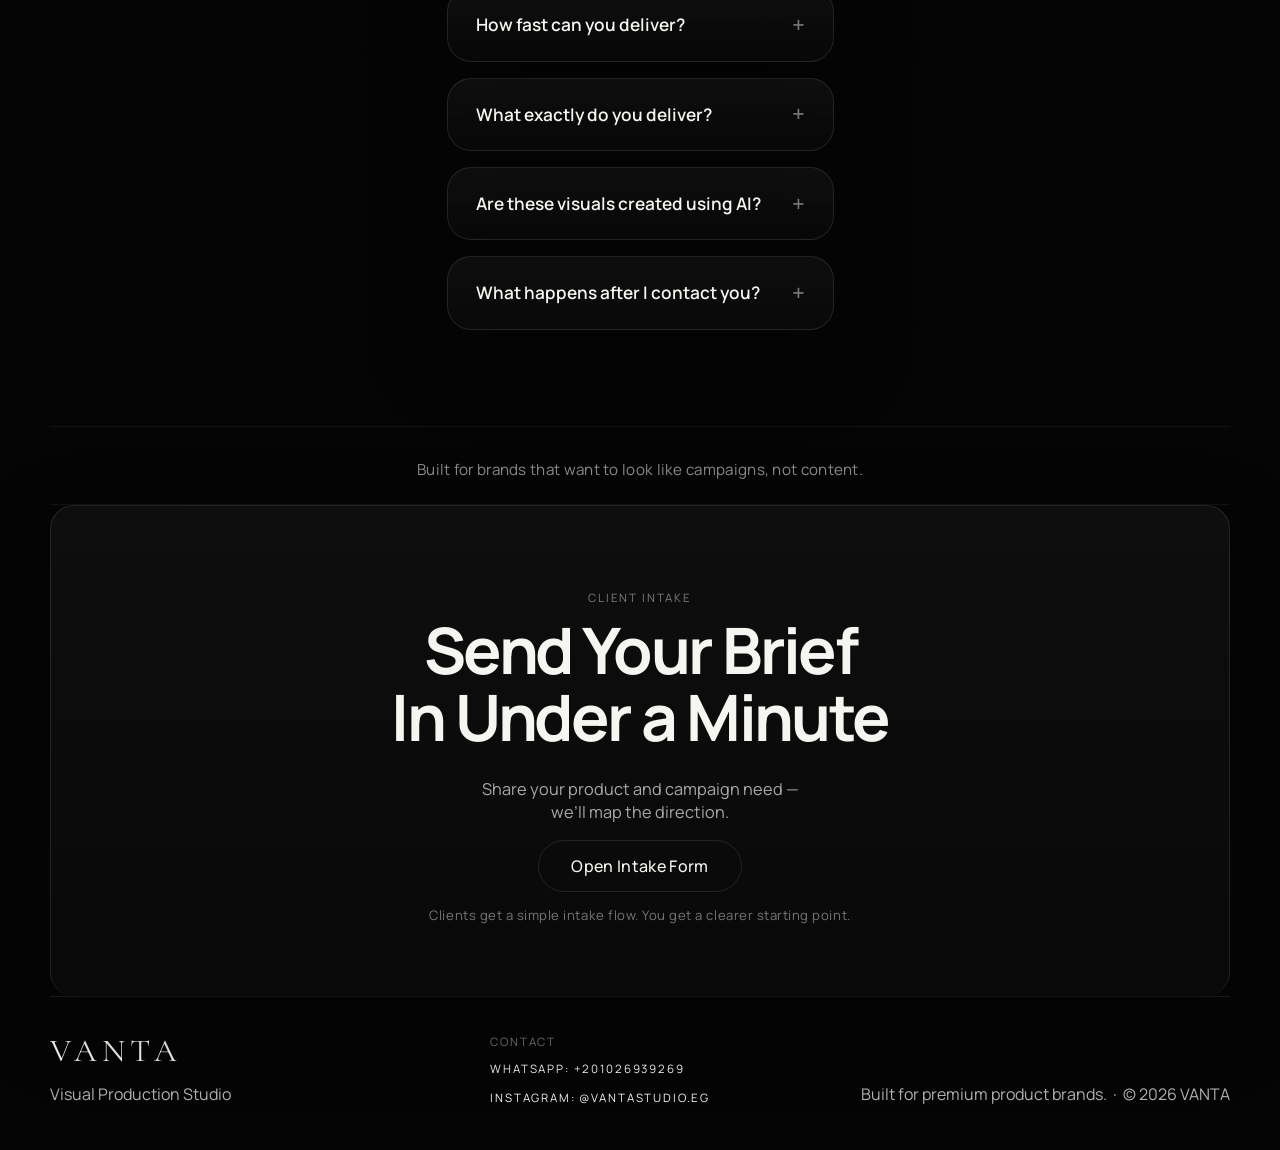
==== commit 10285a99: "Align homepage hero copy" ====
--- a/index.html
+++ b/index.html
@@ -28,6 +28,7 @@
       .hero {
         min-height: auto;
         margin-top: 0;
+        grid-template-columns: minmax(0, 0.96fr) minmax(320px, 1.04fr);
         padding-top: 16px;
         padding-bottom: 22px;
         align-items: center;
@@ -59,6 +60,18 @@
 
       .hero-actions {
         margin-bottom: 0;
+      }
+
+      @media (min-width: 961px) {
+        .hero-copy {
+          order: -1;
+          margin-left: 0;
+          padding-left: 0;
+        }
+
+        .hero-media {
+          order: 2;
+        }
       }
 
       .statement {
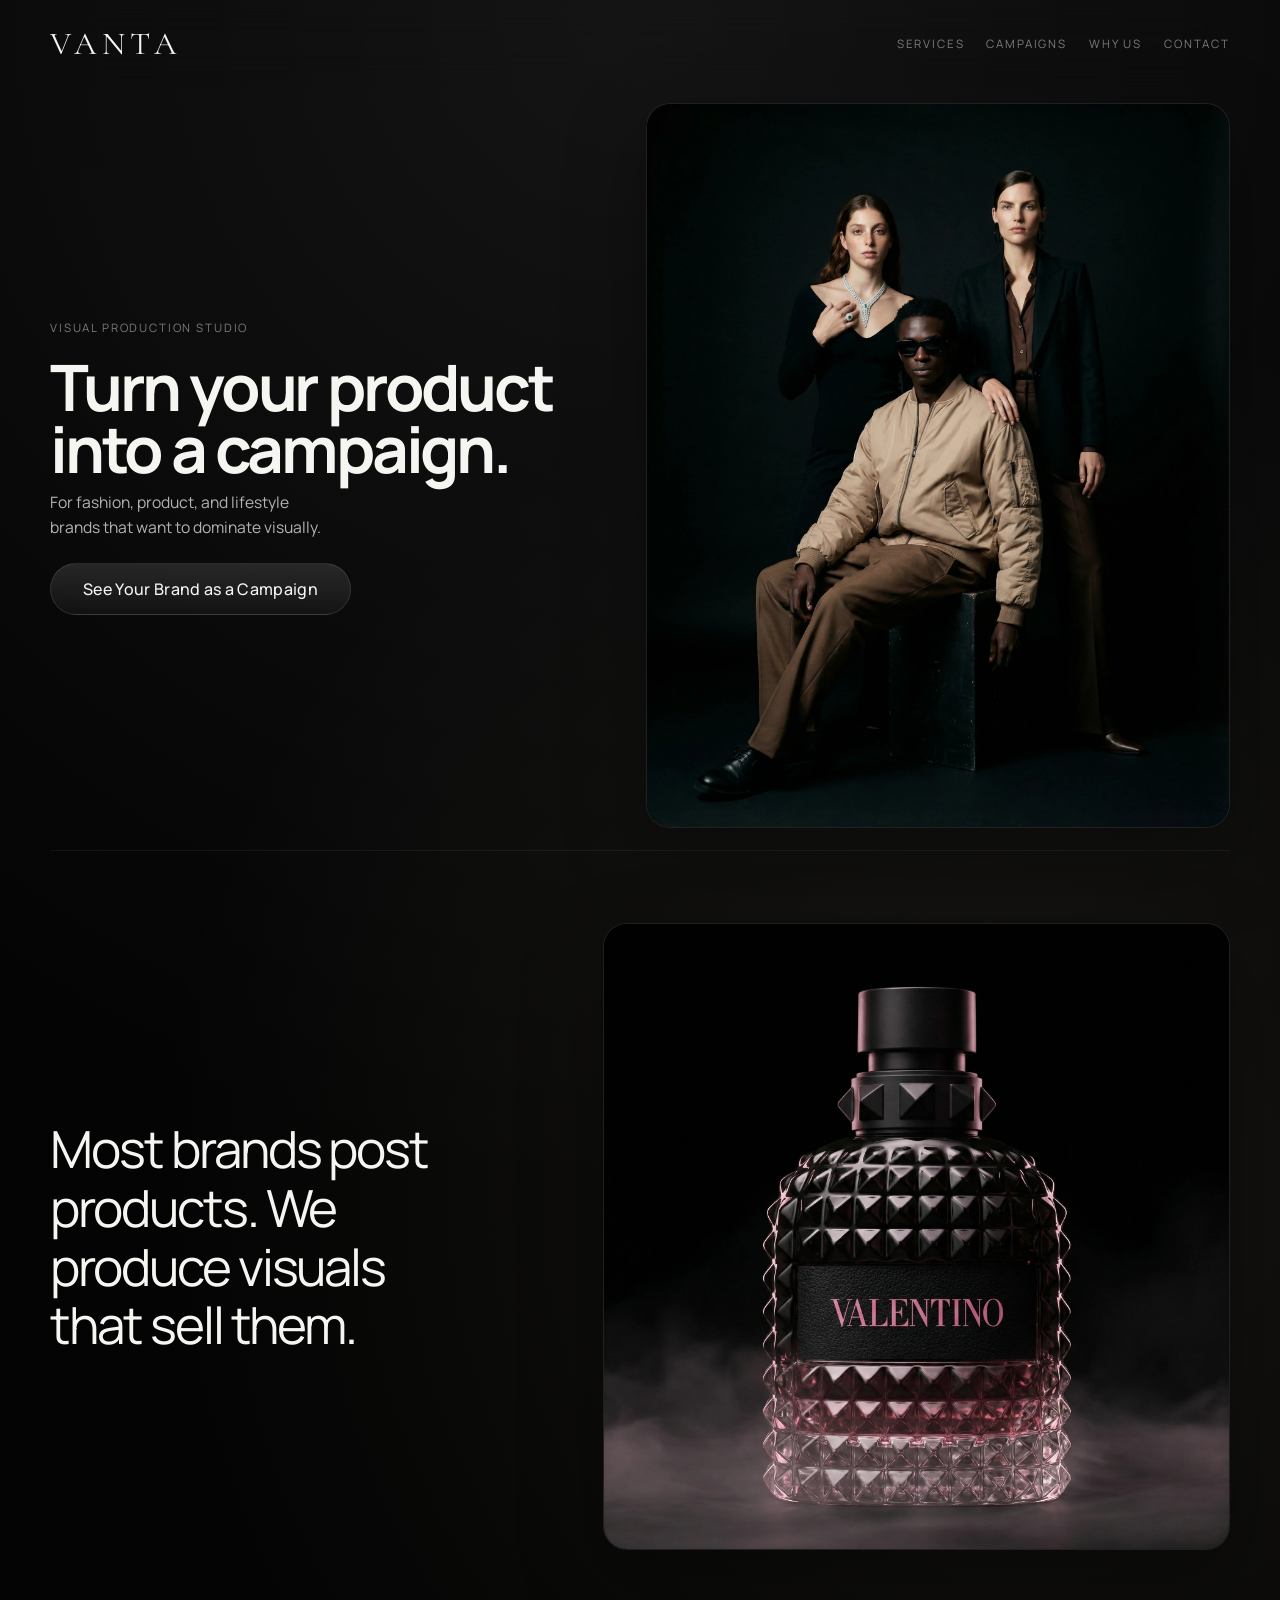
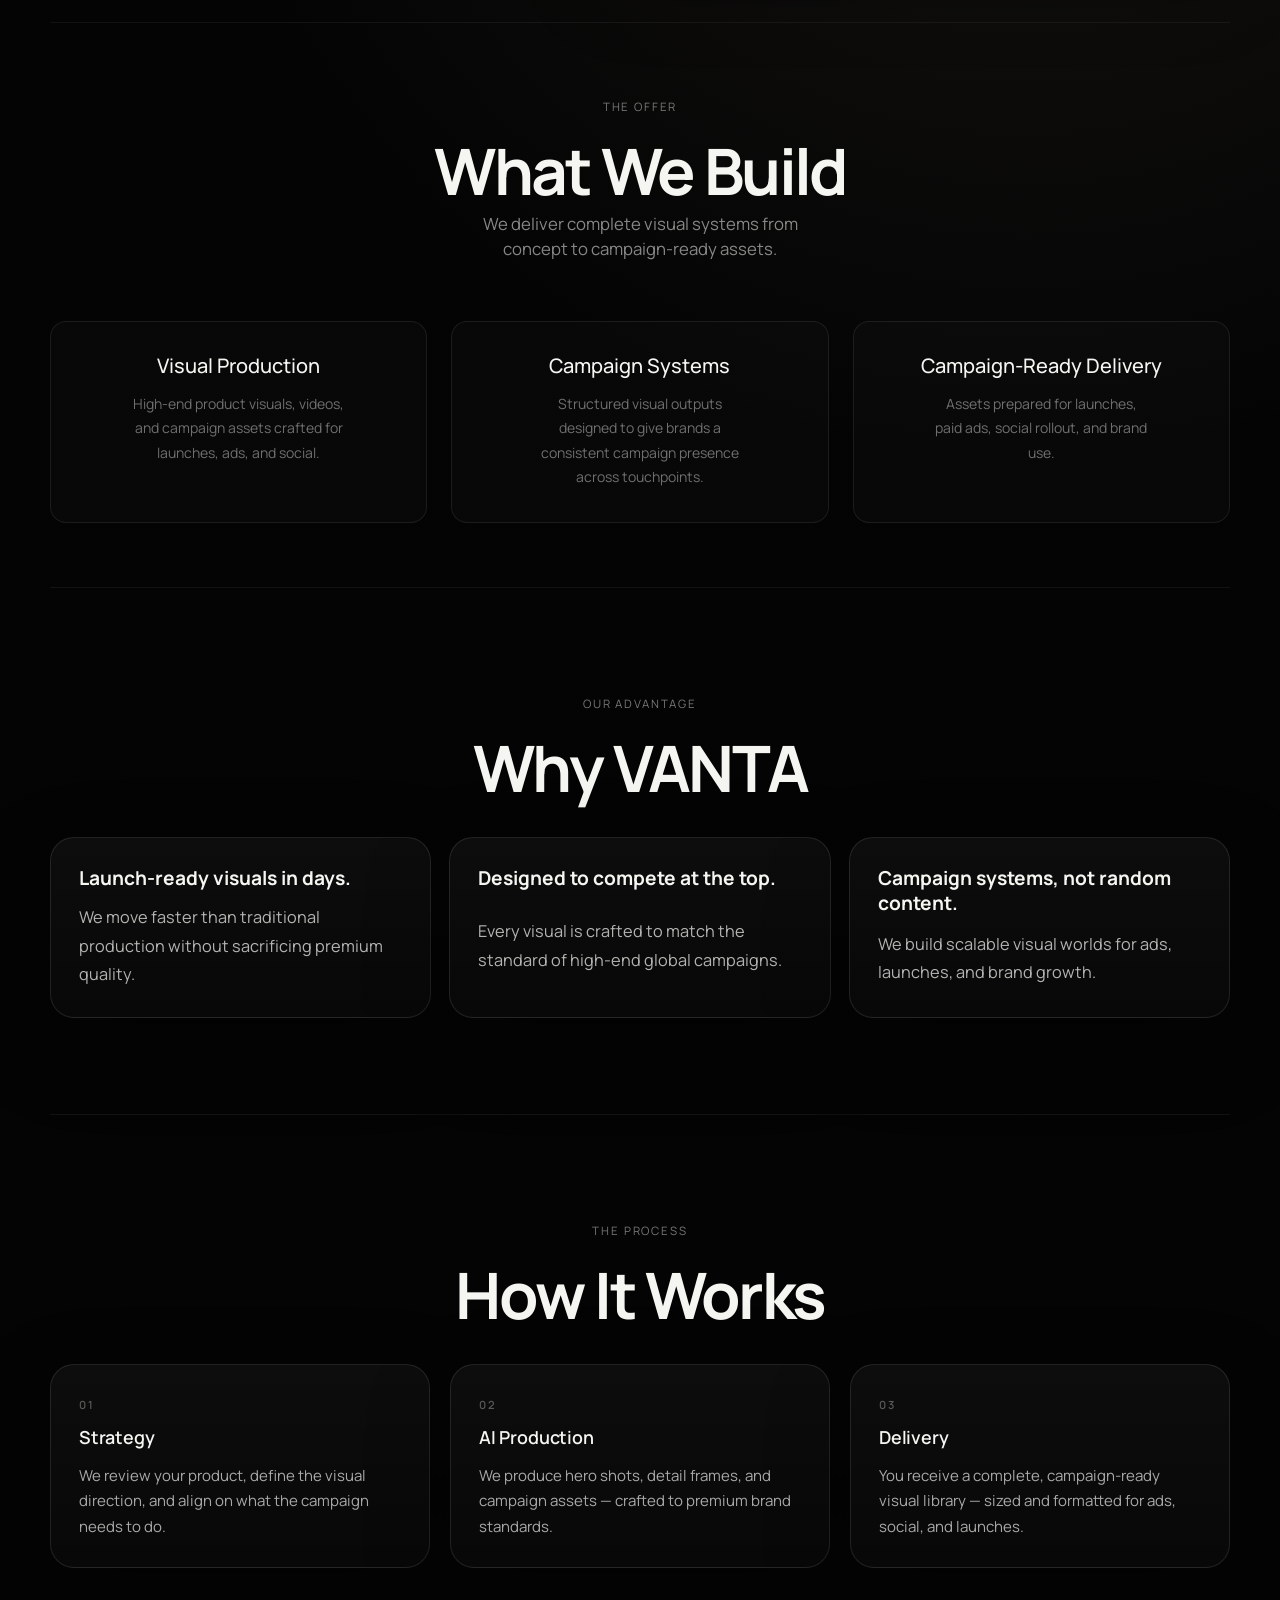
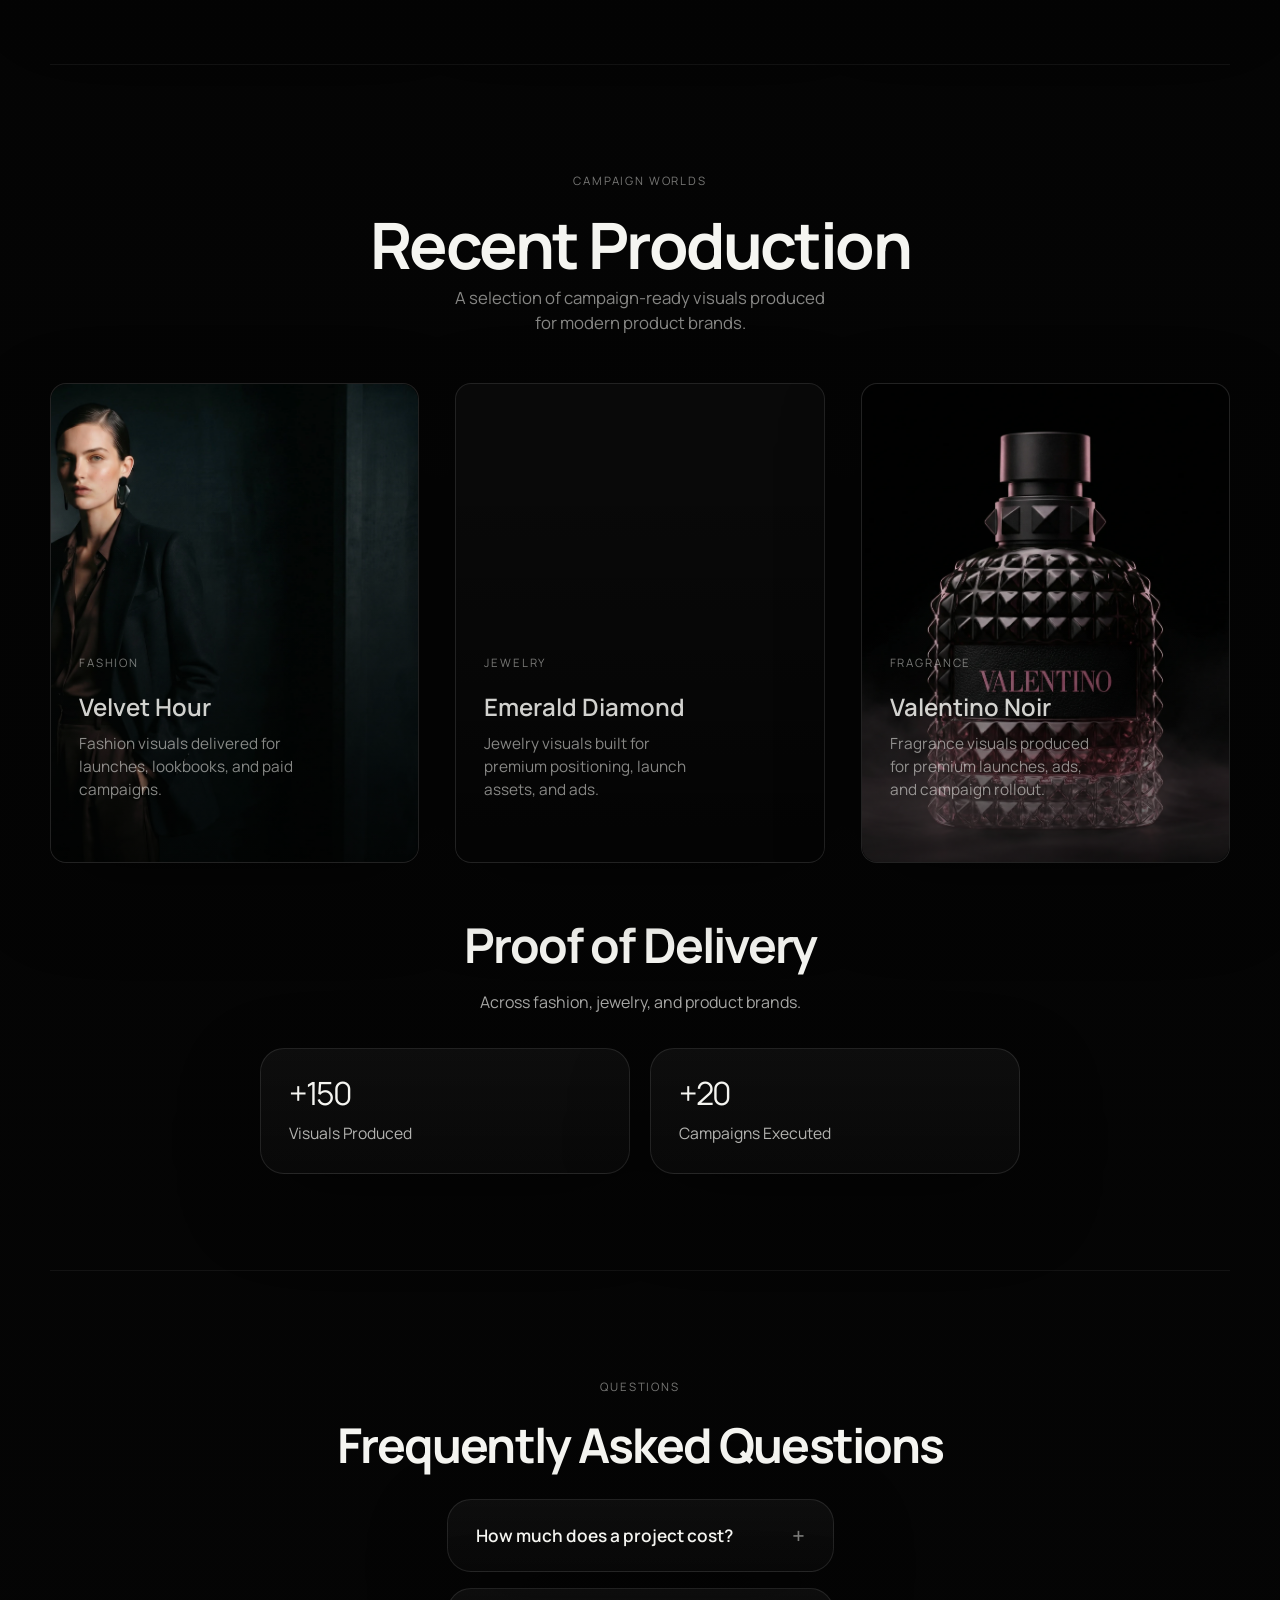
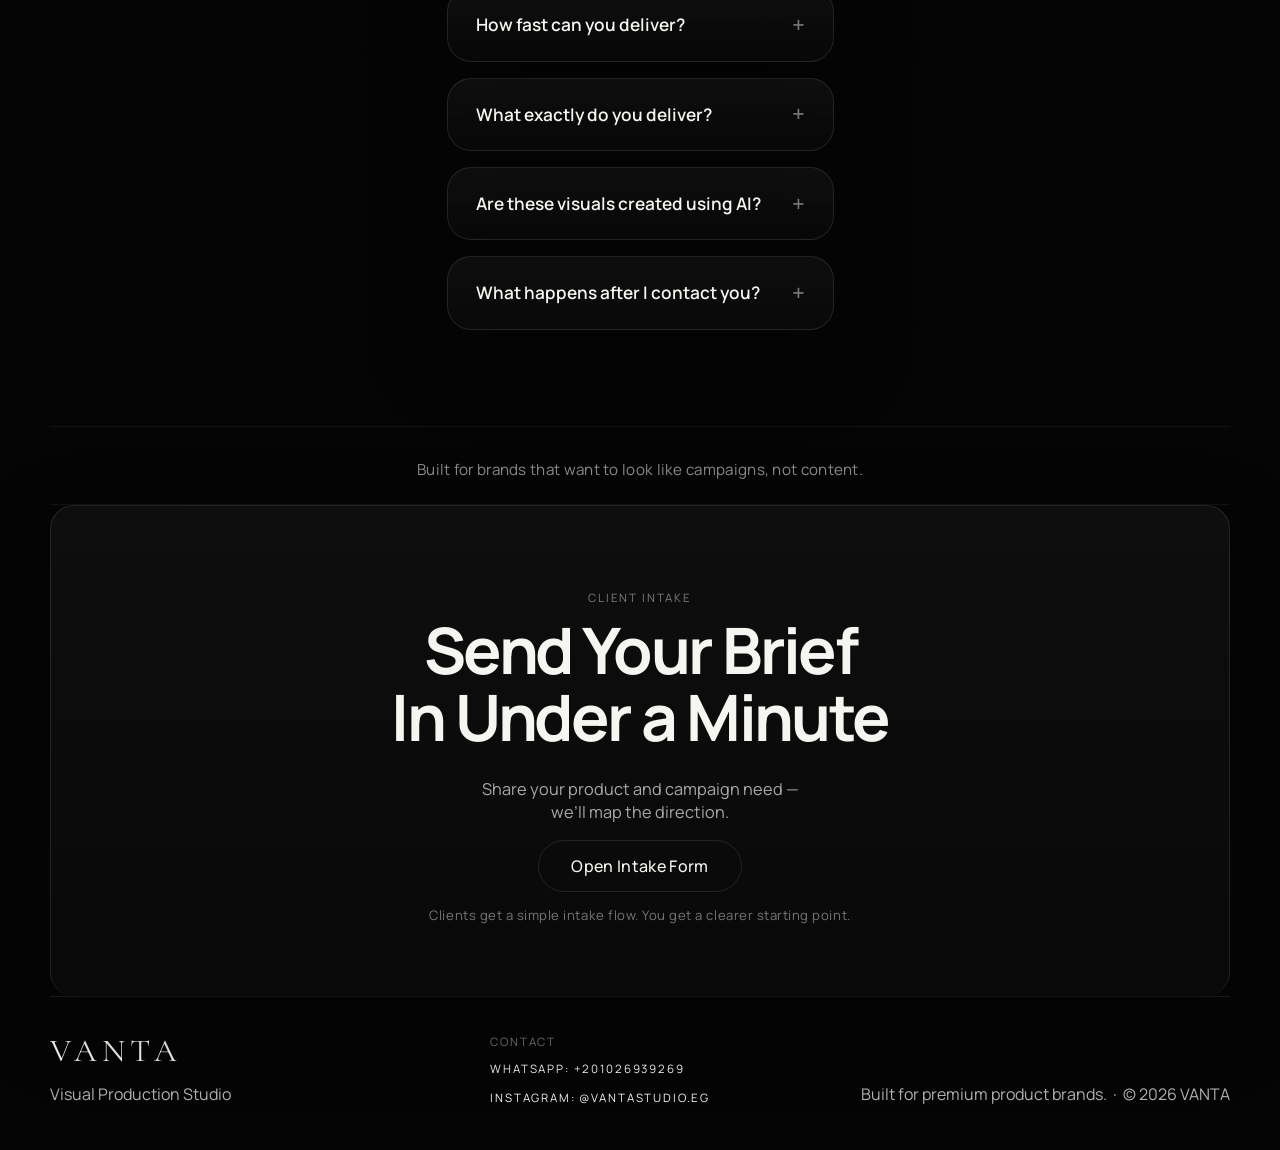
==== commit 491c5e59: "Scope hero alignment to desktop" ====
--- a/index.html
+++ b/index.html
@@ -28,7 +28,6 @@
       .hero {
         min-height: auto;
         margin-top: 0;
-        grid-template-columns: minmax(0, 0.96fr) minmax(320px, 1.04fr);
         padding-top: 16px;
         padding-bottom: 22px;
         align-items: center;
@@ -63,6 +62,10 @@
       }
 
       @media (min-width: 961px) {
+        .hero {
+          grid-template-columns: minmax(0, 0.96fr) minmax(320px, 1.04fr);
+        }
+
         .hero-copy {
           order: -1;
           margin-left: 0;
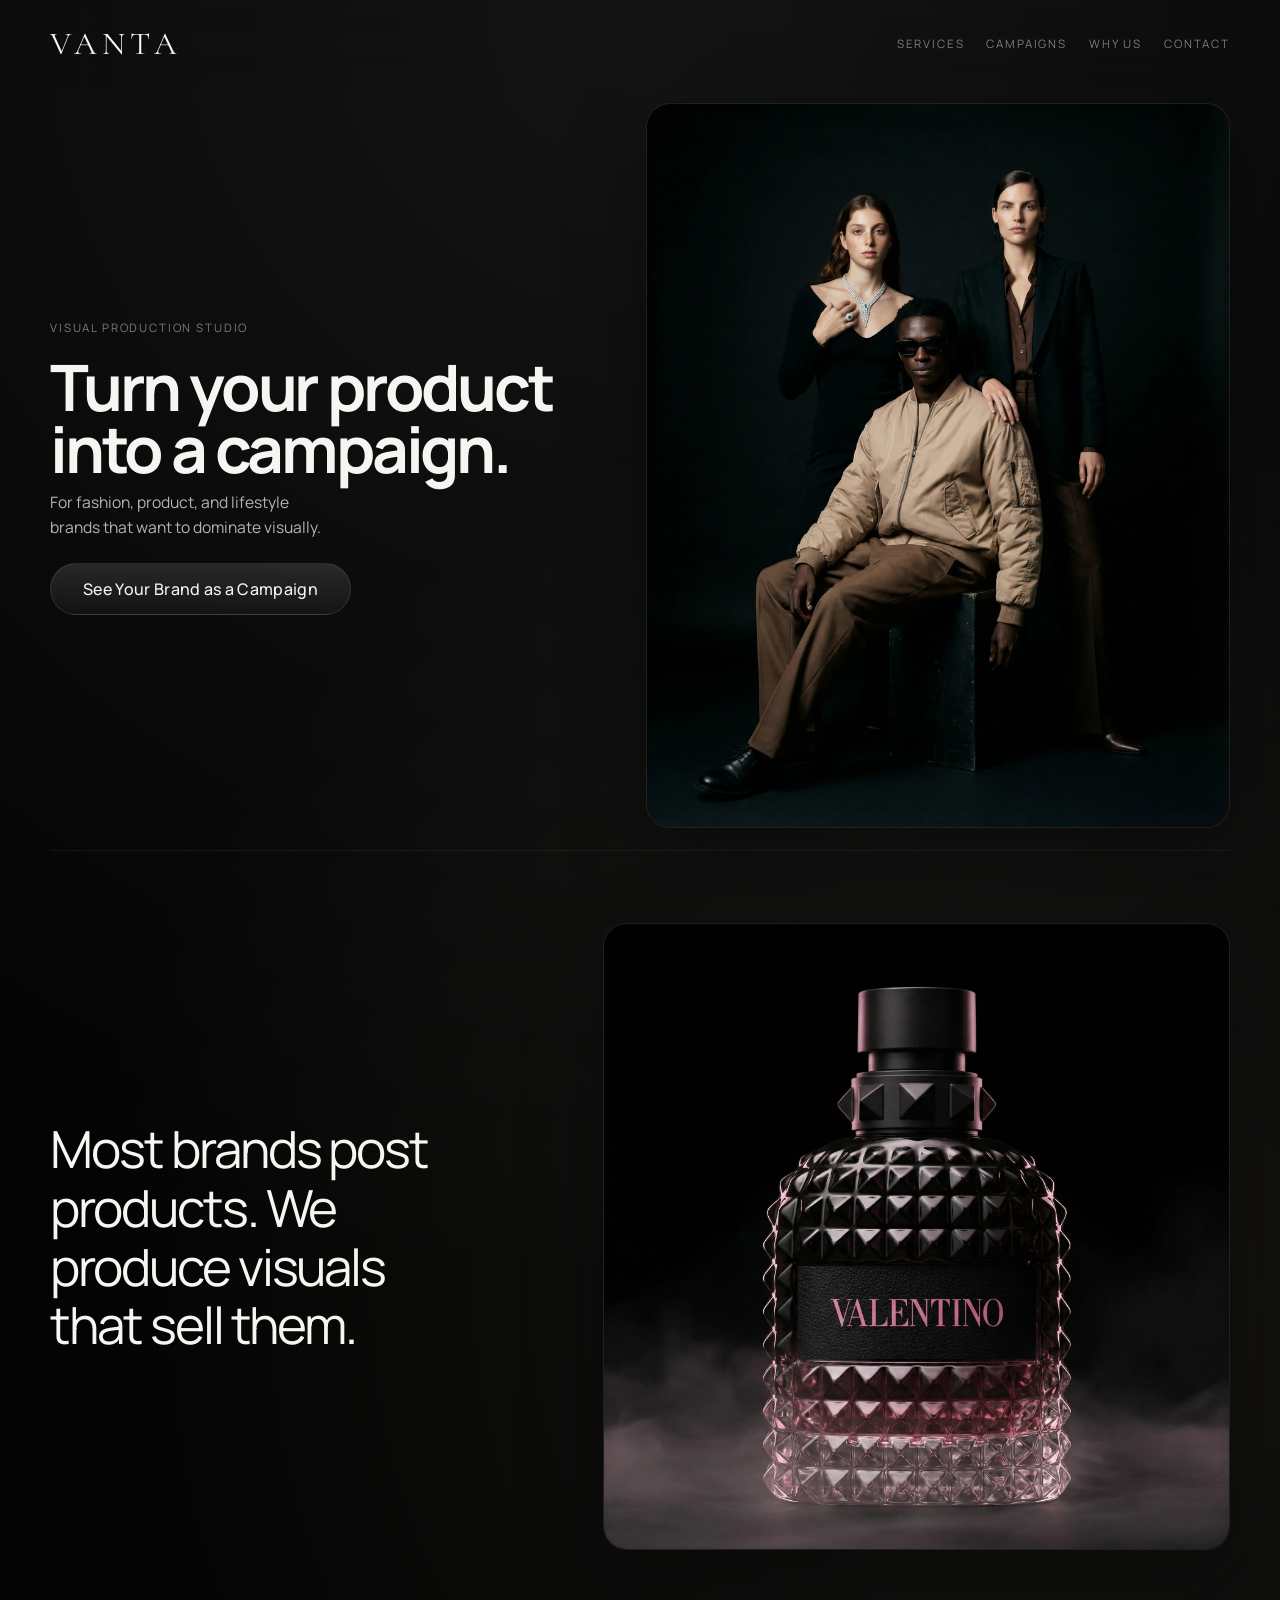
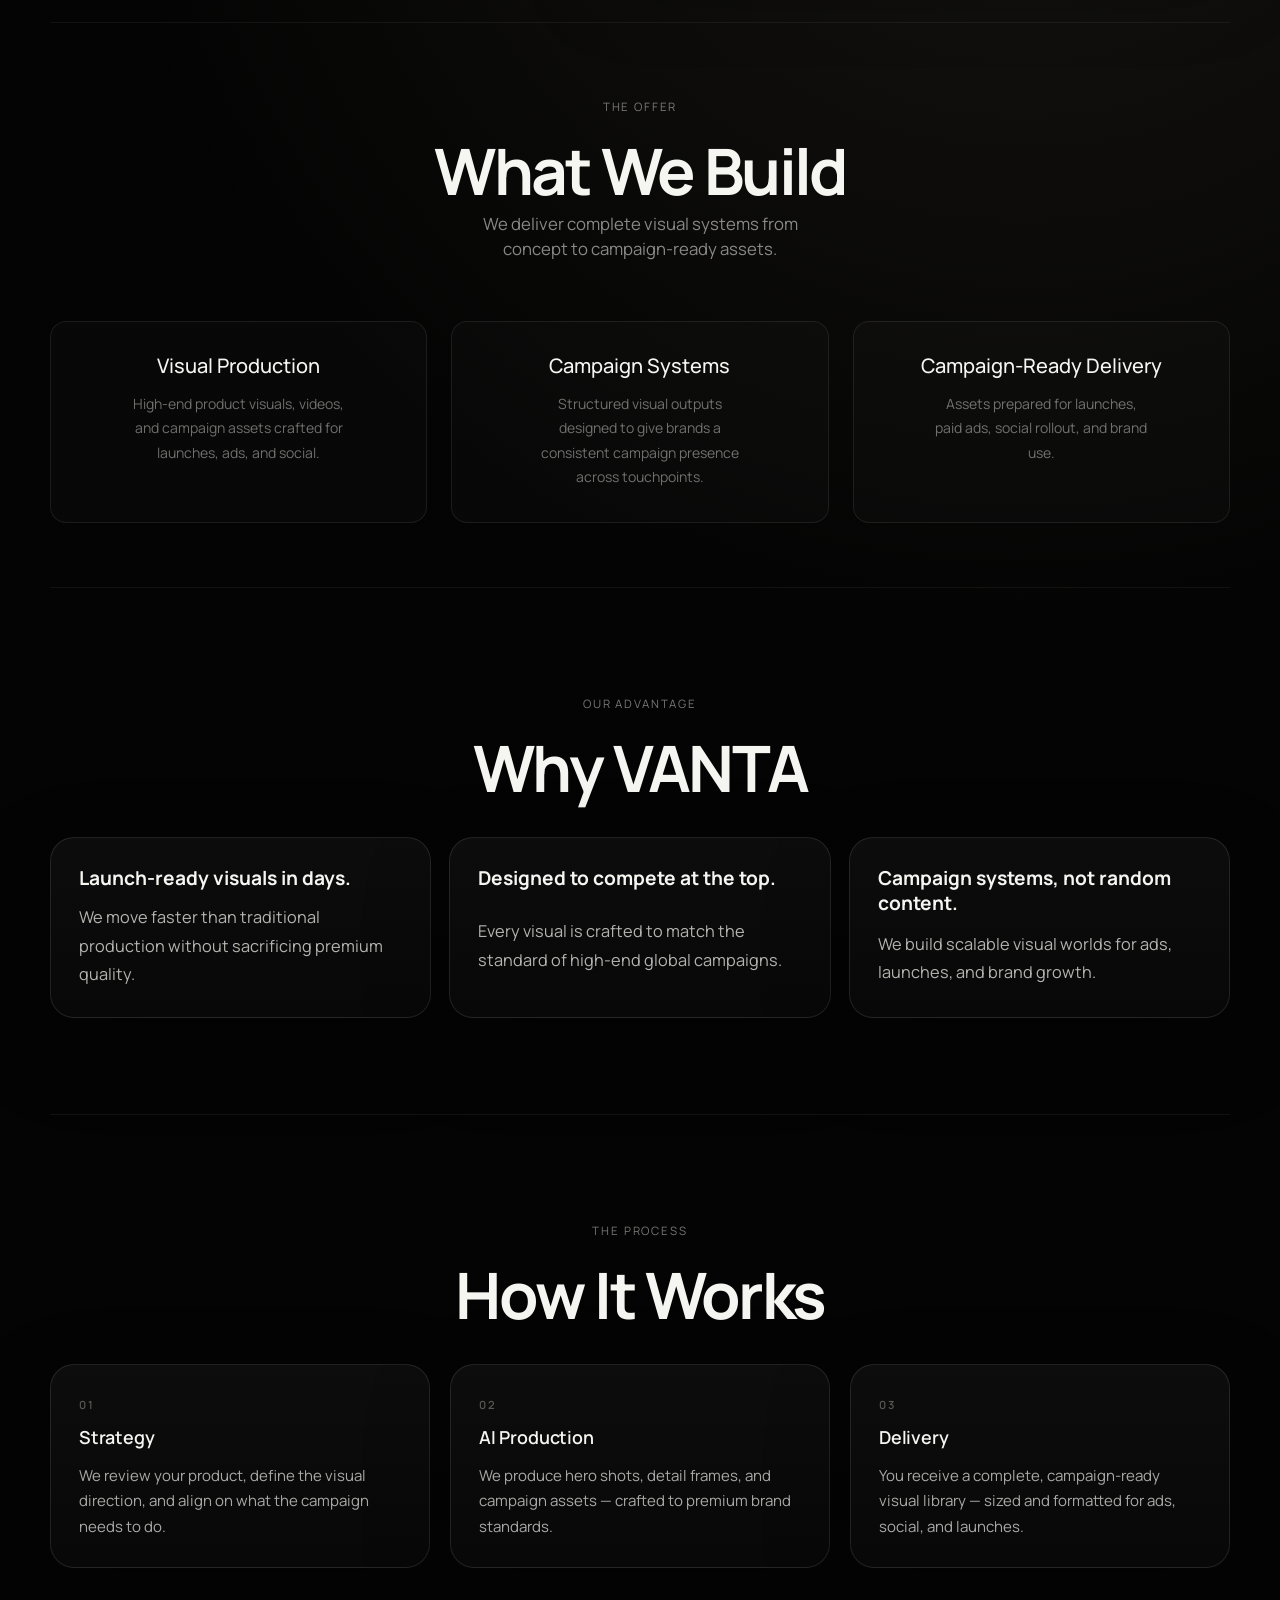
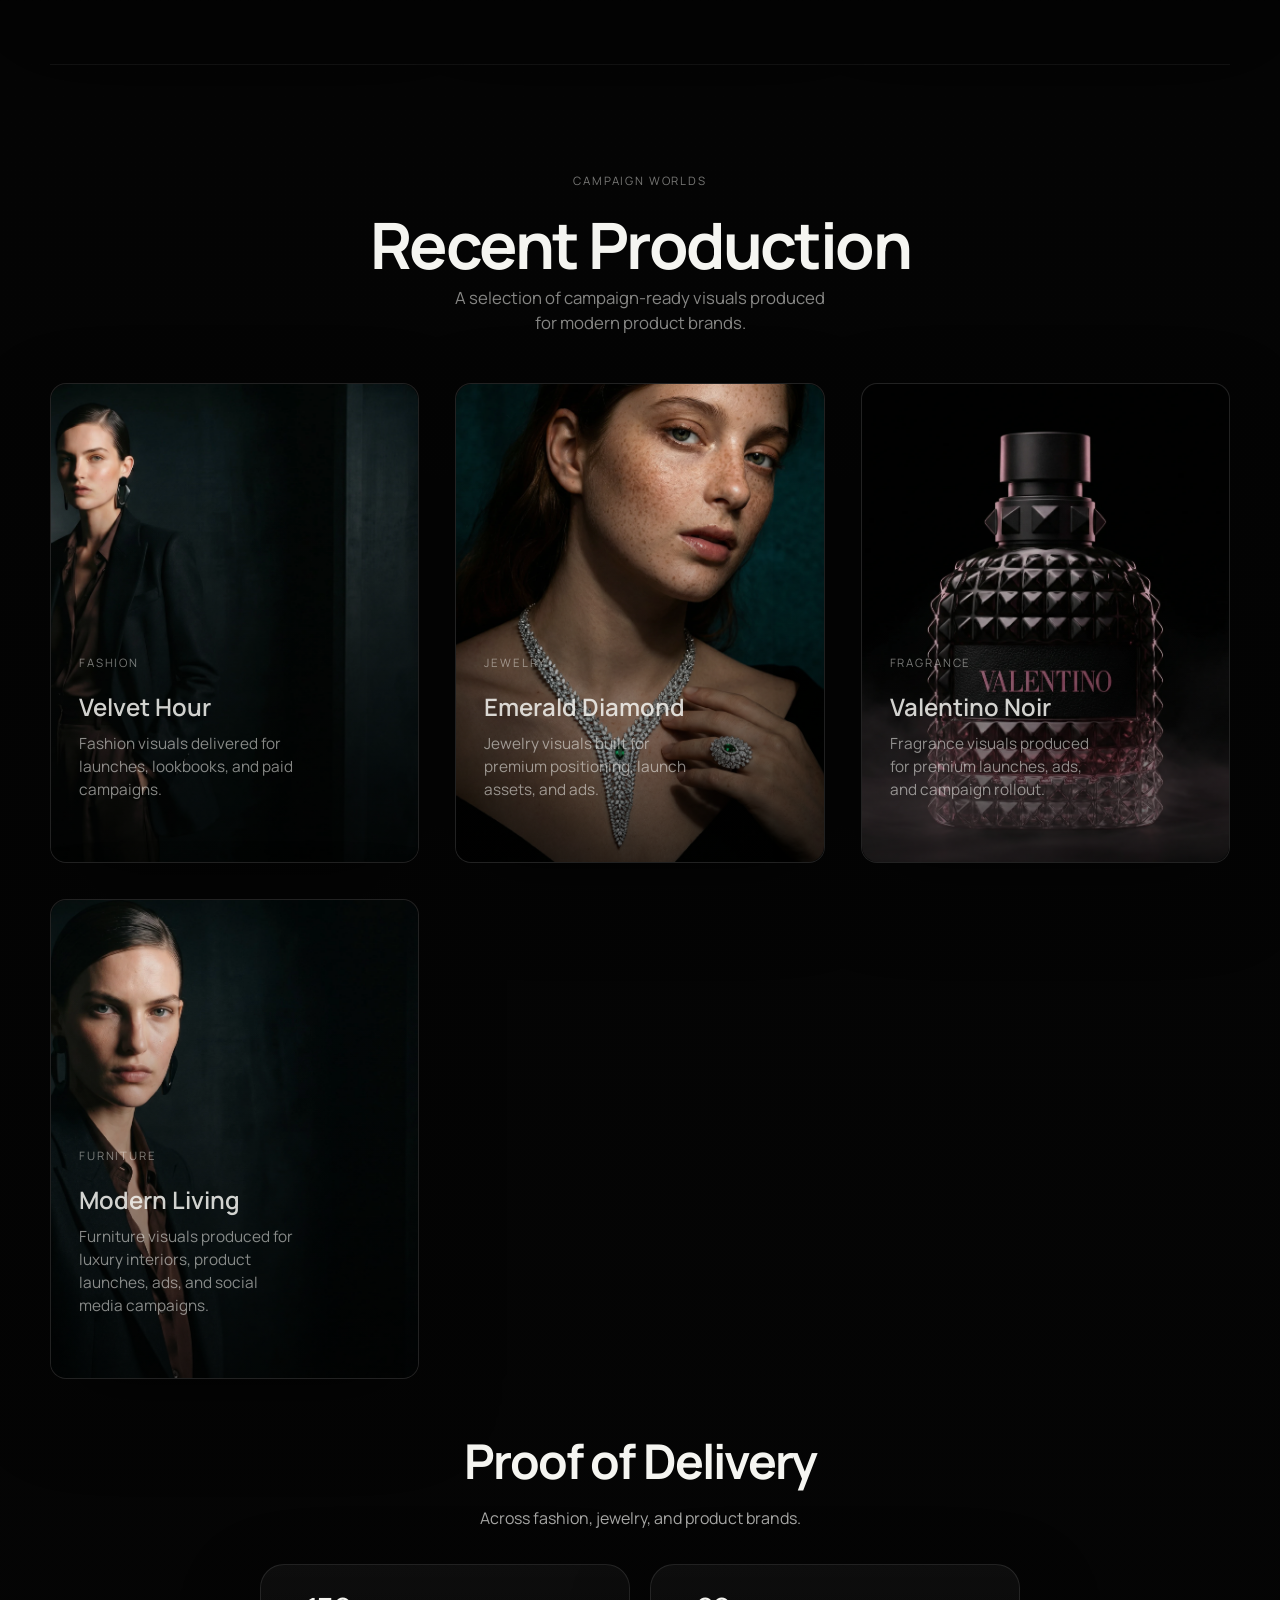
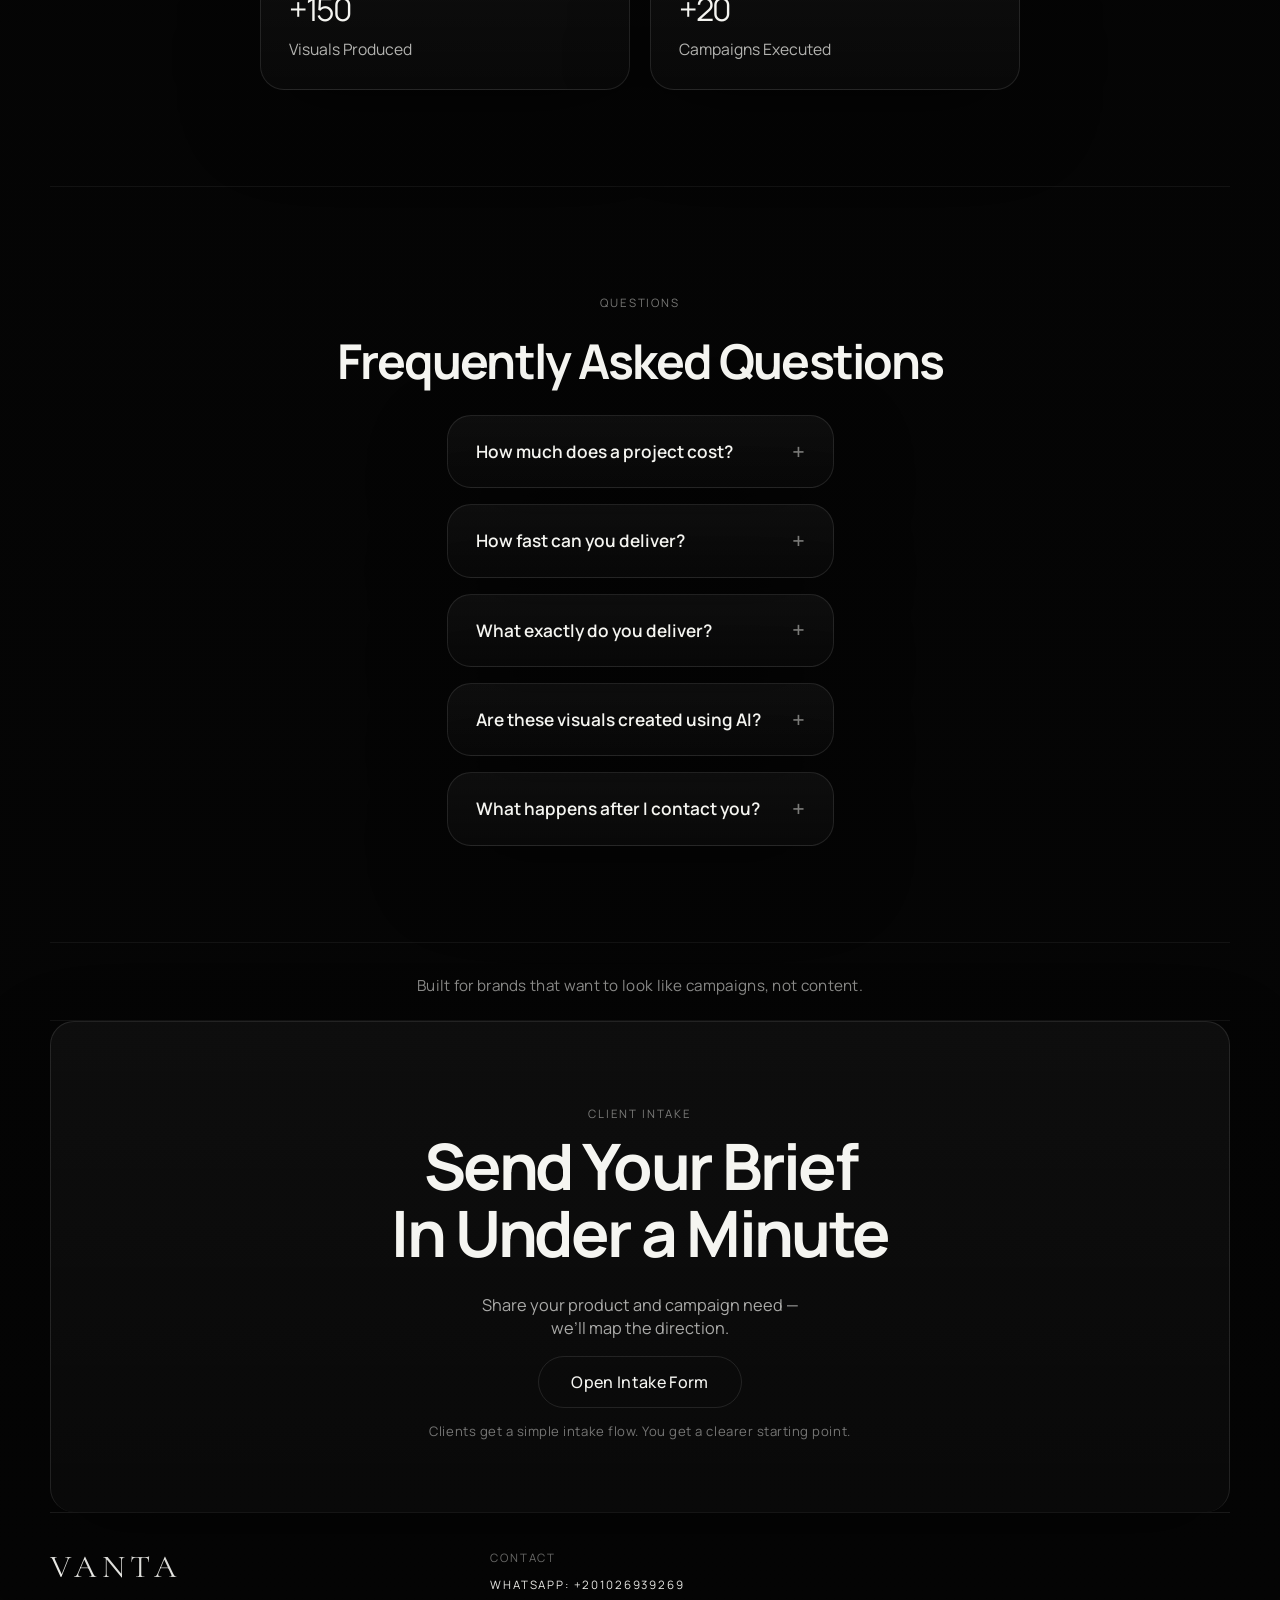
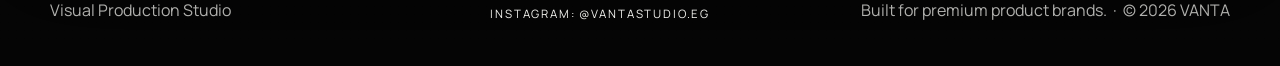
==== commit c43c119e: "Add furniture campaign to recent production" ====
--- a/index.html
+++ b/index.html
@@ -613,6 +613,20 @@
                 <p class="campaign-link">View Campaign &rarr;</p>
               </div>
             </a>
+            <a href="campaign-furniture.html" class="campaign-card campaign-world-card" aria-label="View Modern Living campaign">
+              <img
+                src="/images/furniture/furniture-hero.webp"
+                alt="Modern Living furniture campaign"
+                loading="lazy"
+                decoding="async"
+              />
+              <div class="campaign-overlay">
+                <p class="campaign-tag">FURNITURE</p>
+                <h3>Modern Living</h3>
+                <p class="campaign-world-copy">Furniture visuals produced for luxury interiors, product launches, ads, and social media campaigns.</p>
+                <p class="campaign-link">View Campaign &rarr;</p>
+              </div>
+            </a>
           </div>
           <div class="campaign-trust-signal" aria-label="Production trust signals">
             <h3 class="campaign-trust-title">Proof of Delivery</h3>
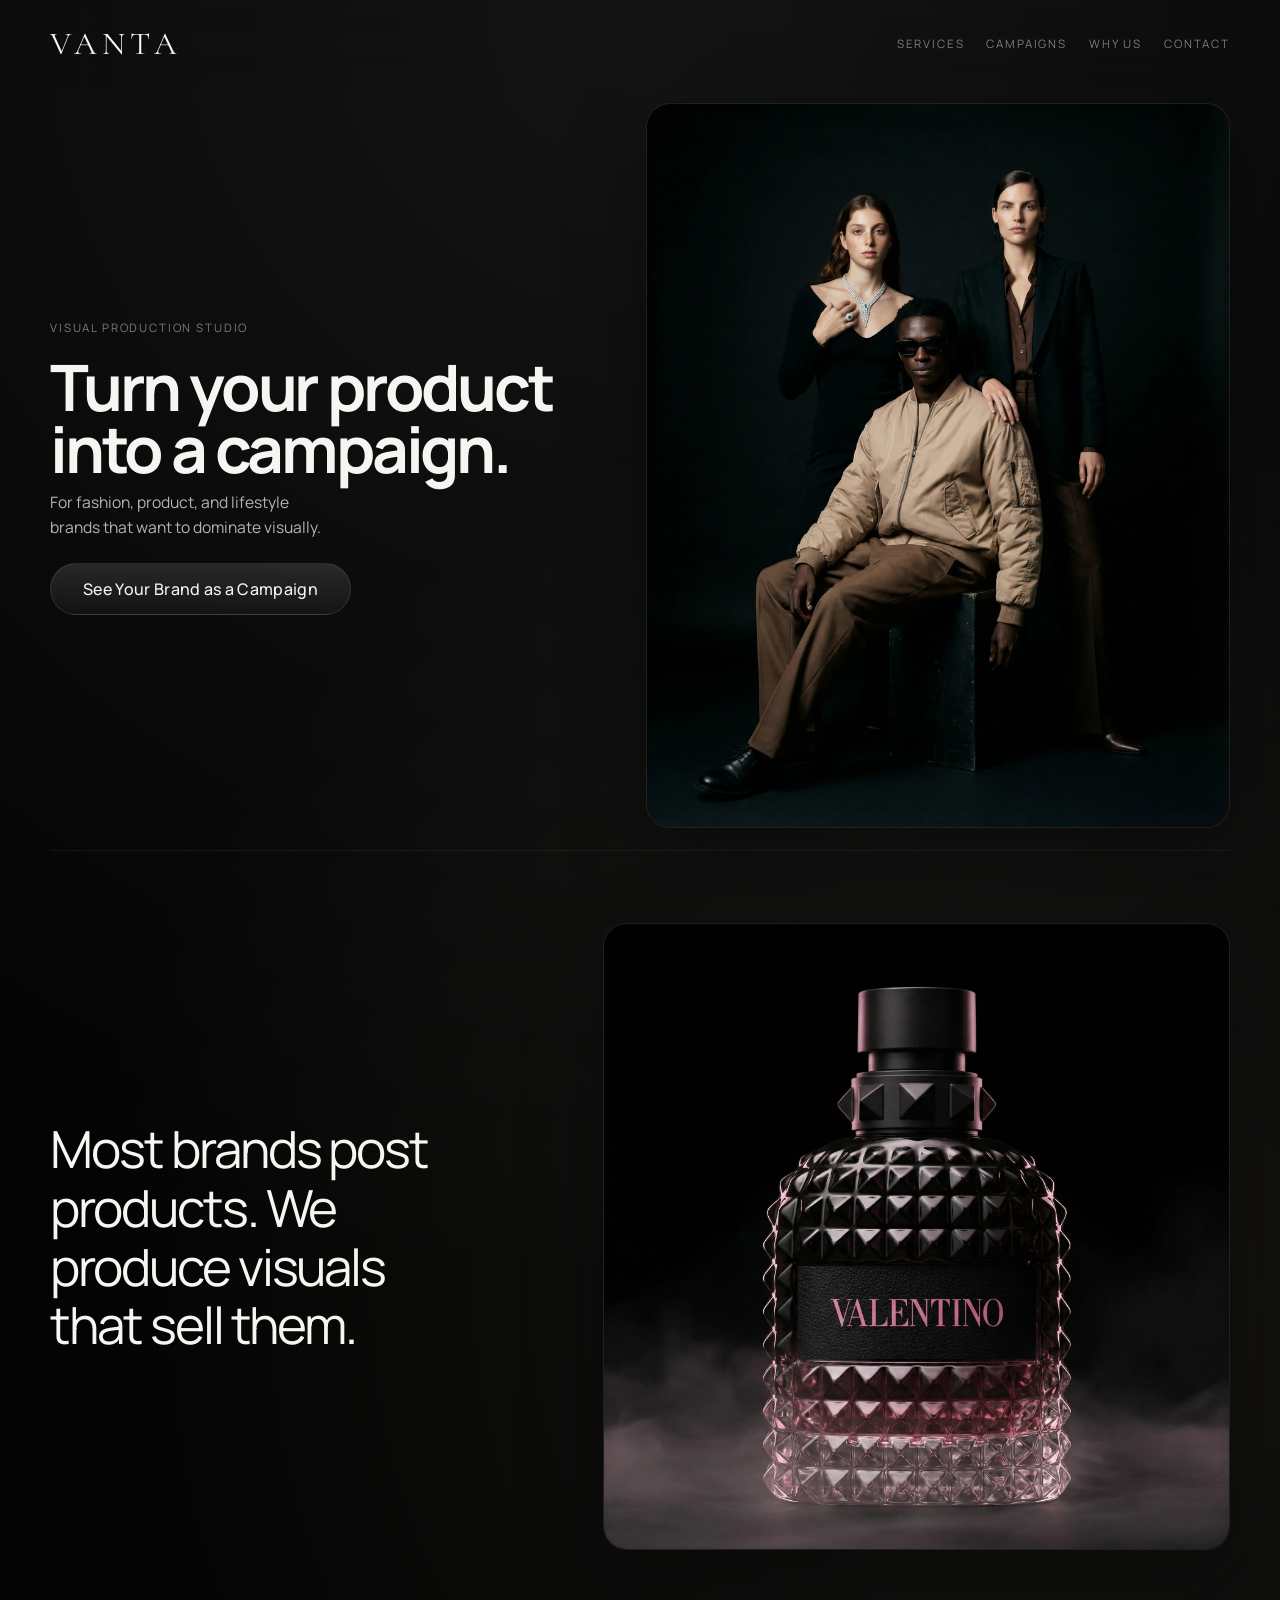
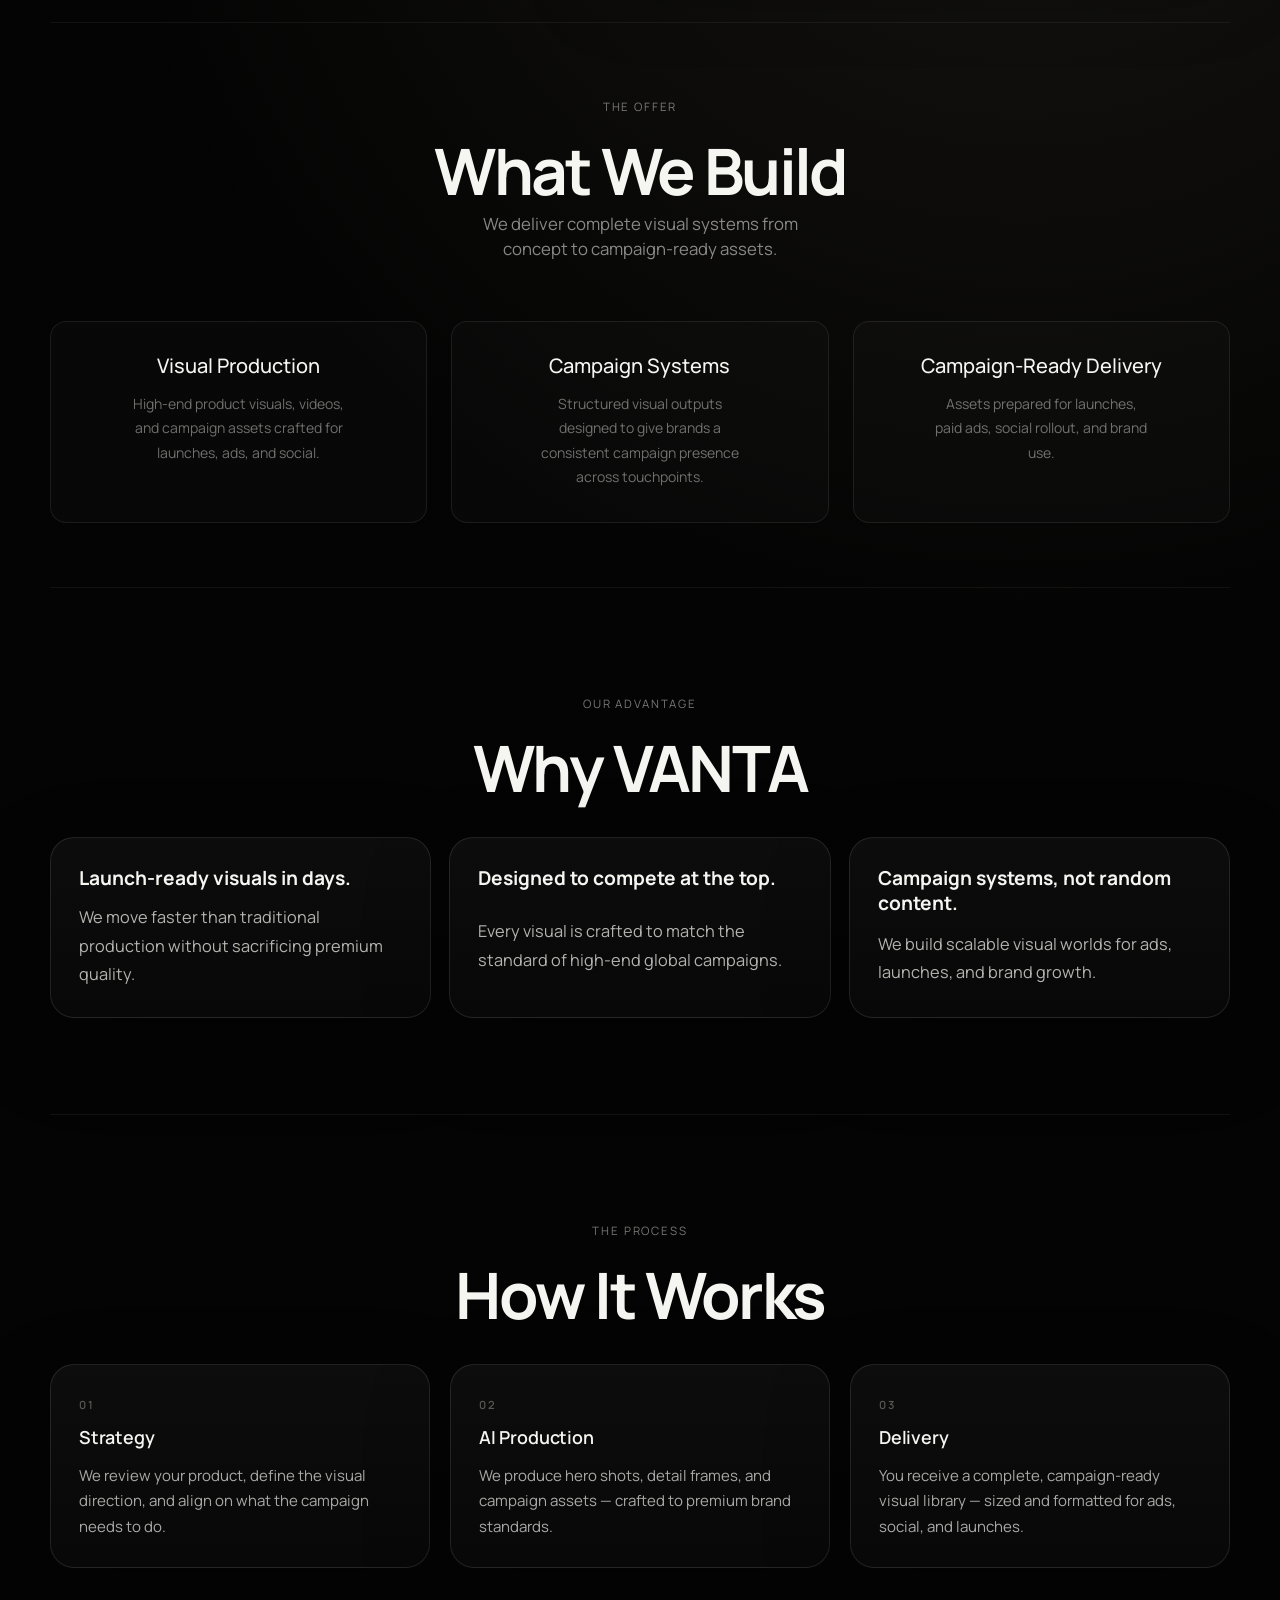
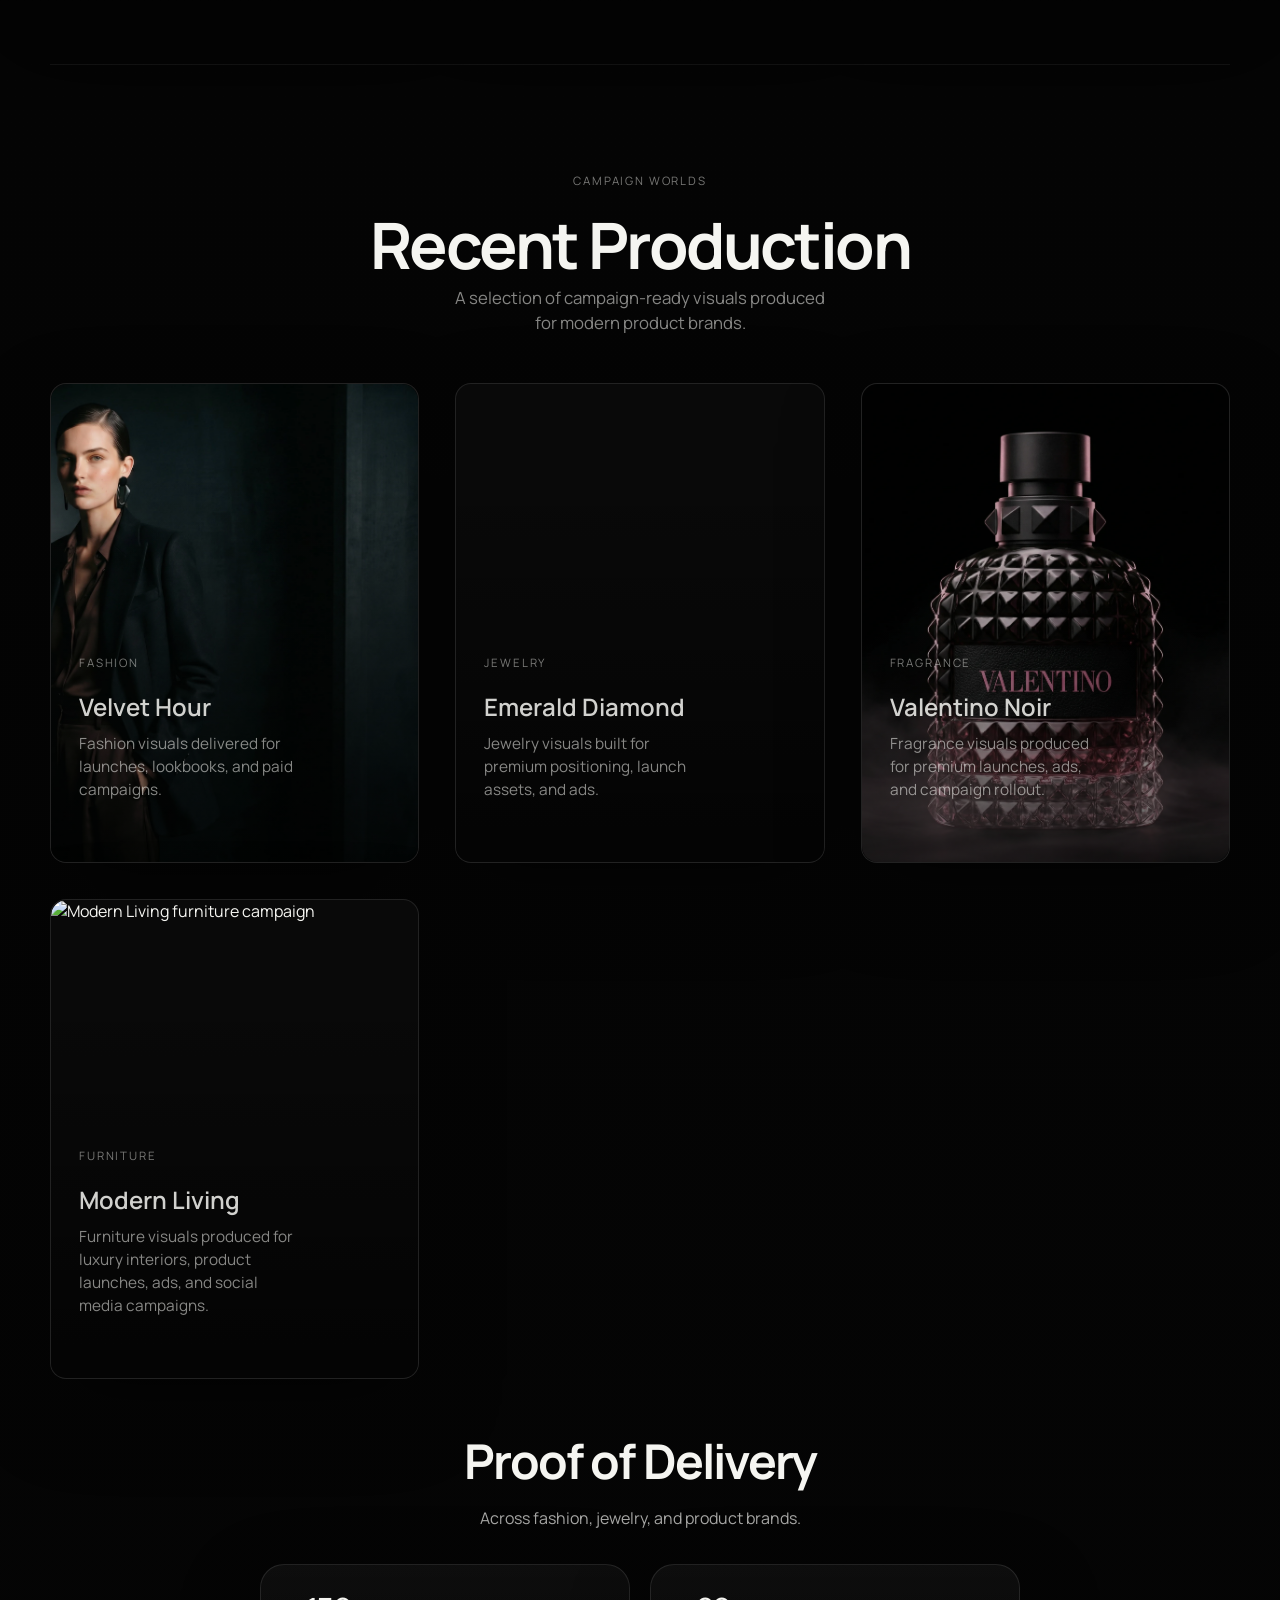
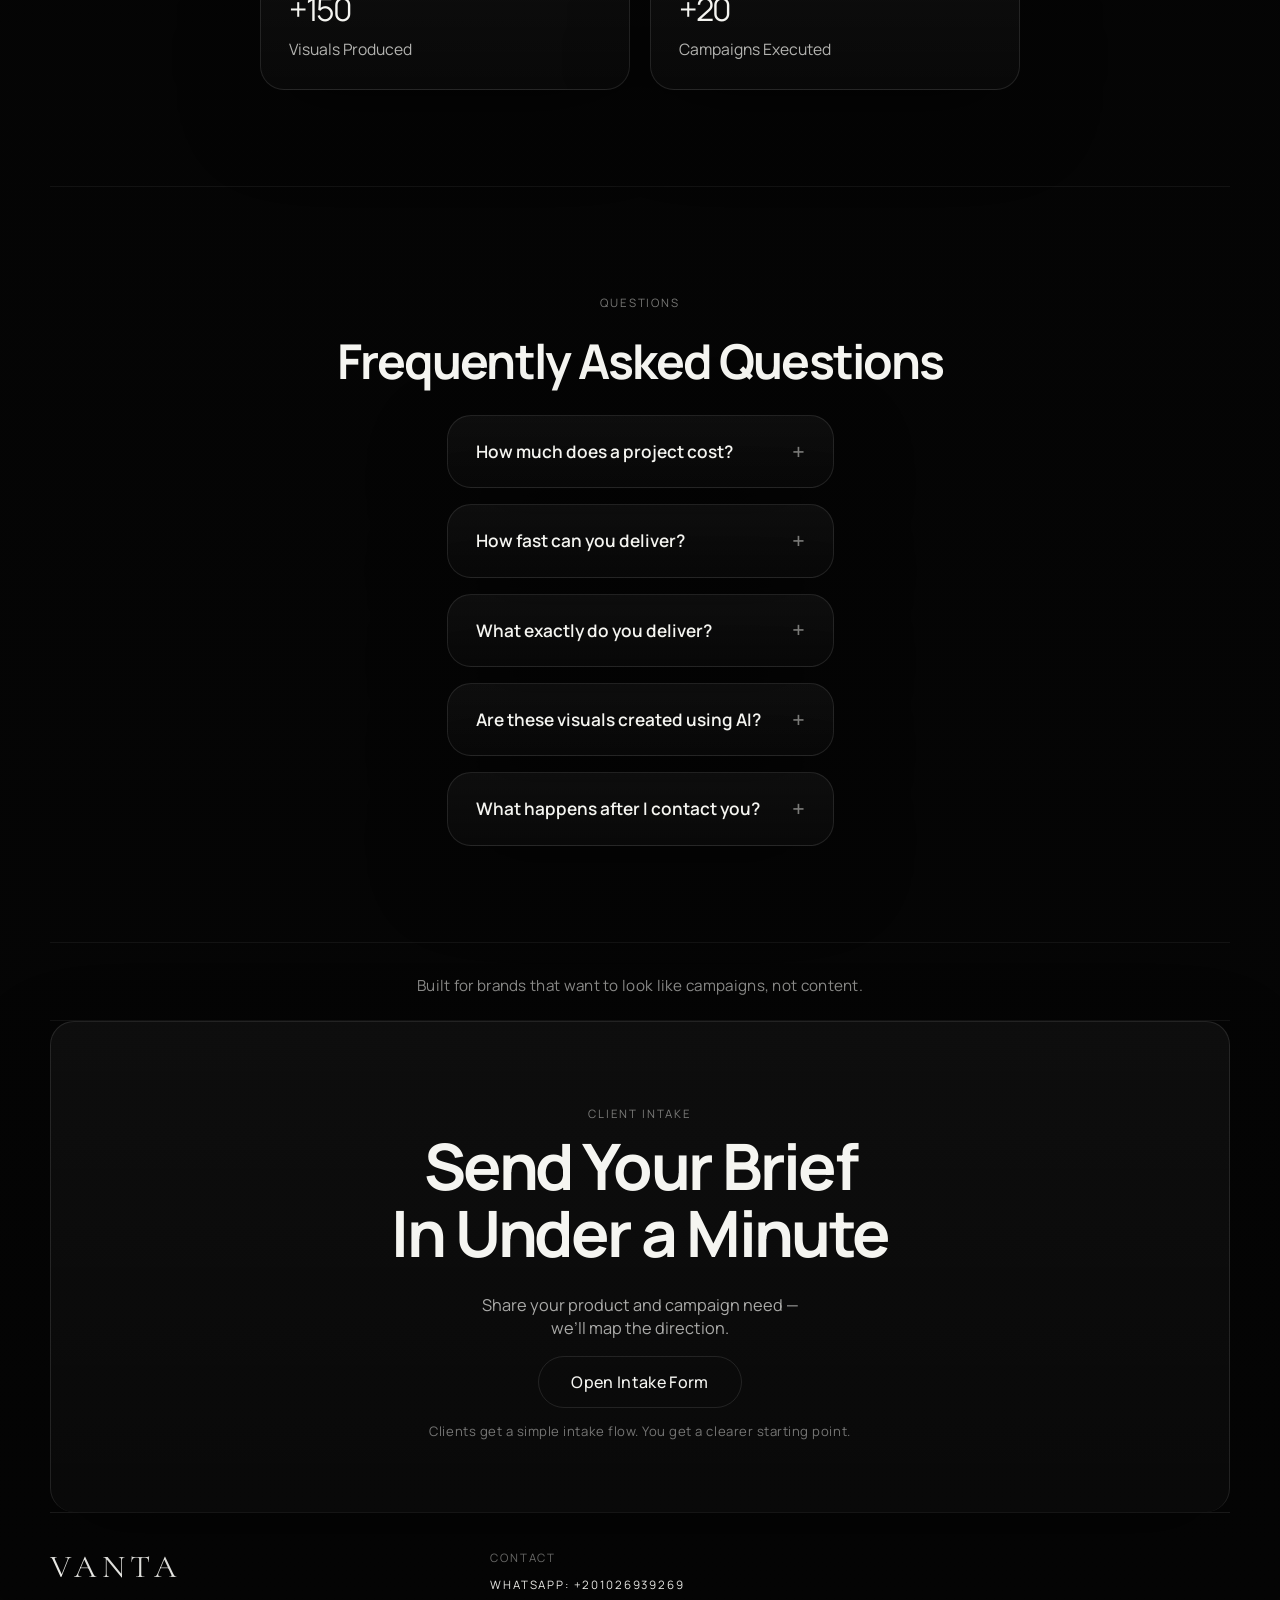
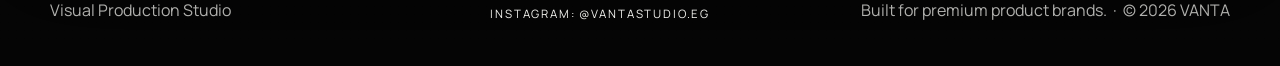
==== commit aa2127f7: "Use real furniture campaign imagery" ====
--- a/index.html
+++ b/index.html
@@ -615,7 +615,7 @@
             </a>
             <a href="campaign-furniture.html" class="campaign-card campaign-world-card" aria-label="View Modern Living campaign">
               <img
-                src="/images/furniture/furniture-hero.webp"
+                src="/images/furniture/mob-lifestyle-cover.png"
                 alt="Modern Living furniture campaign"
                 loading="lazy"
                 decoding="async"
